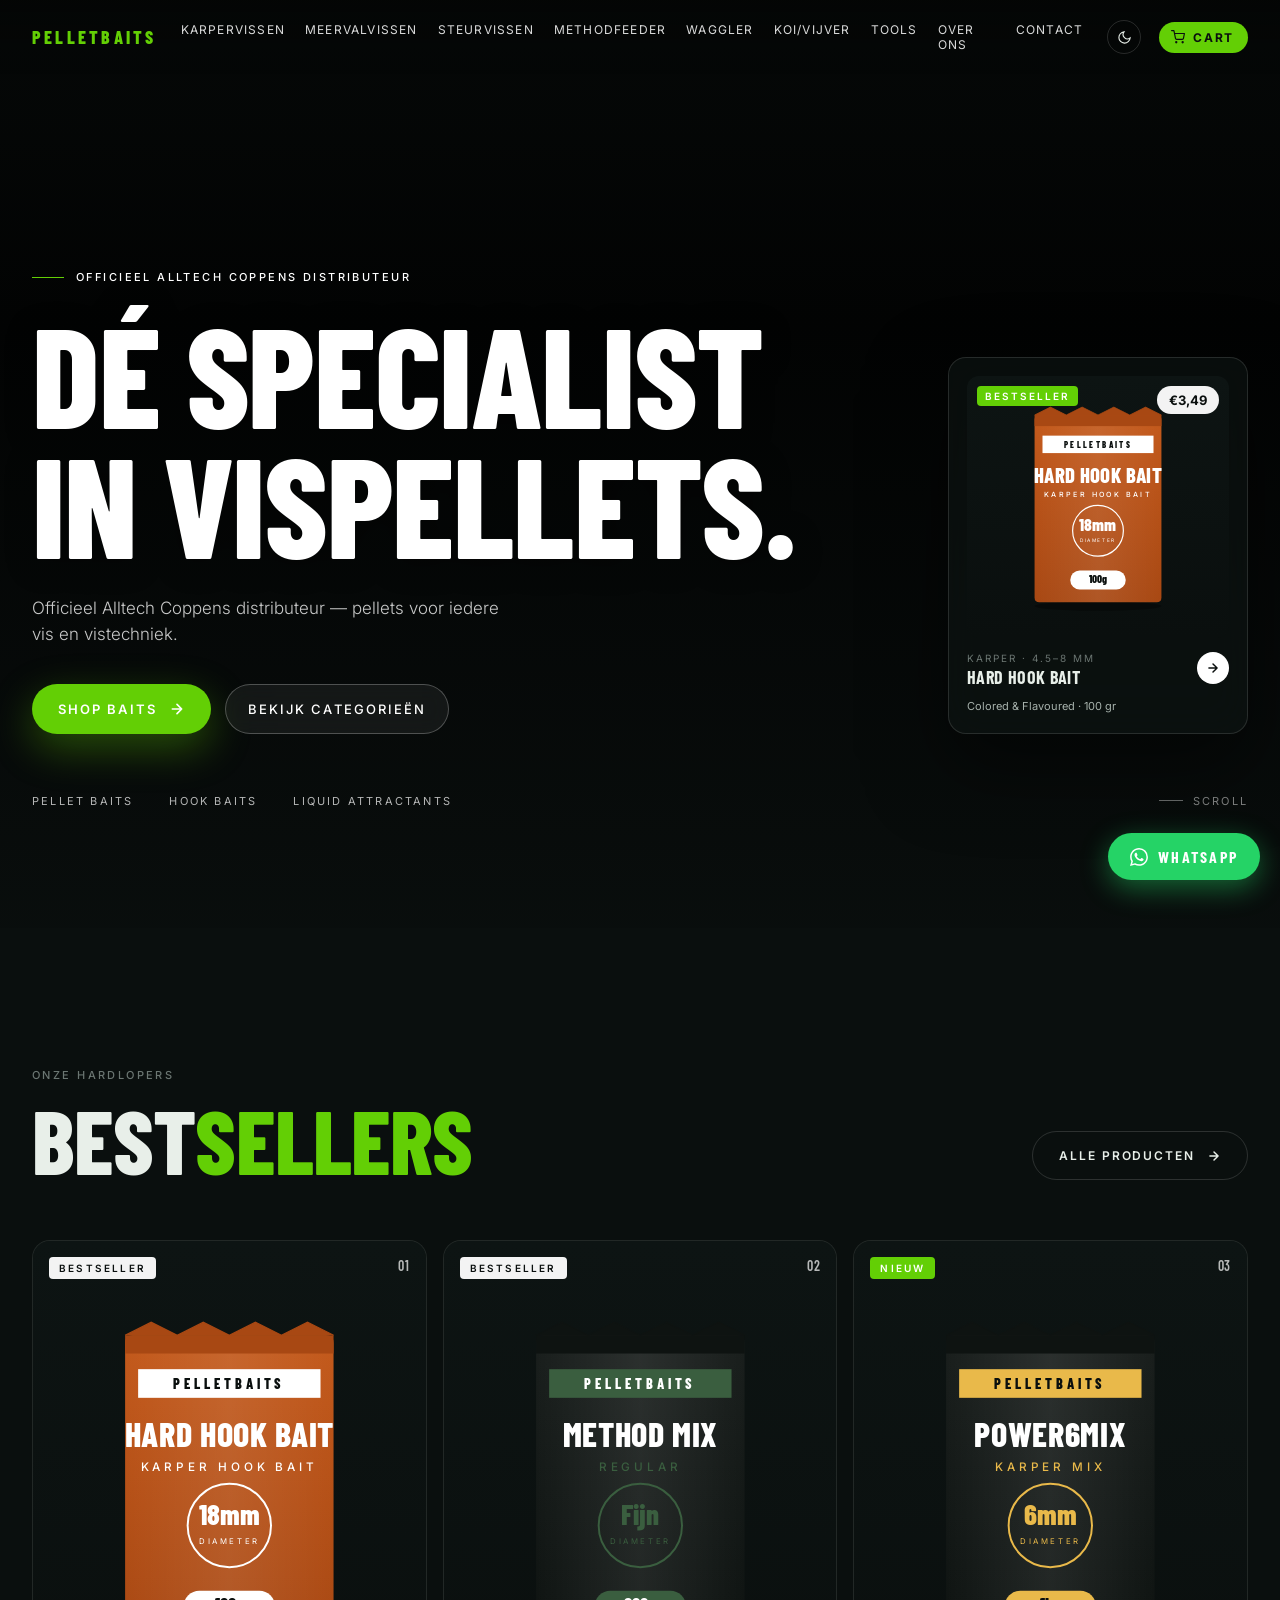
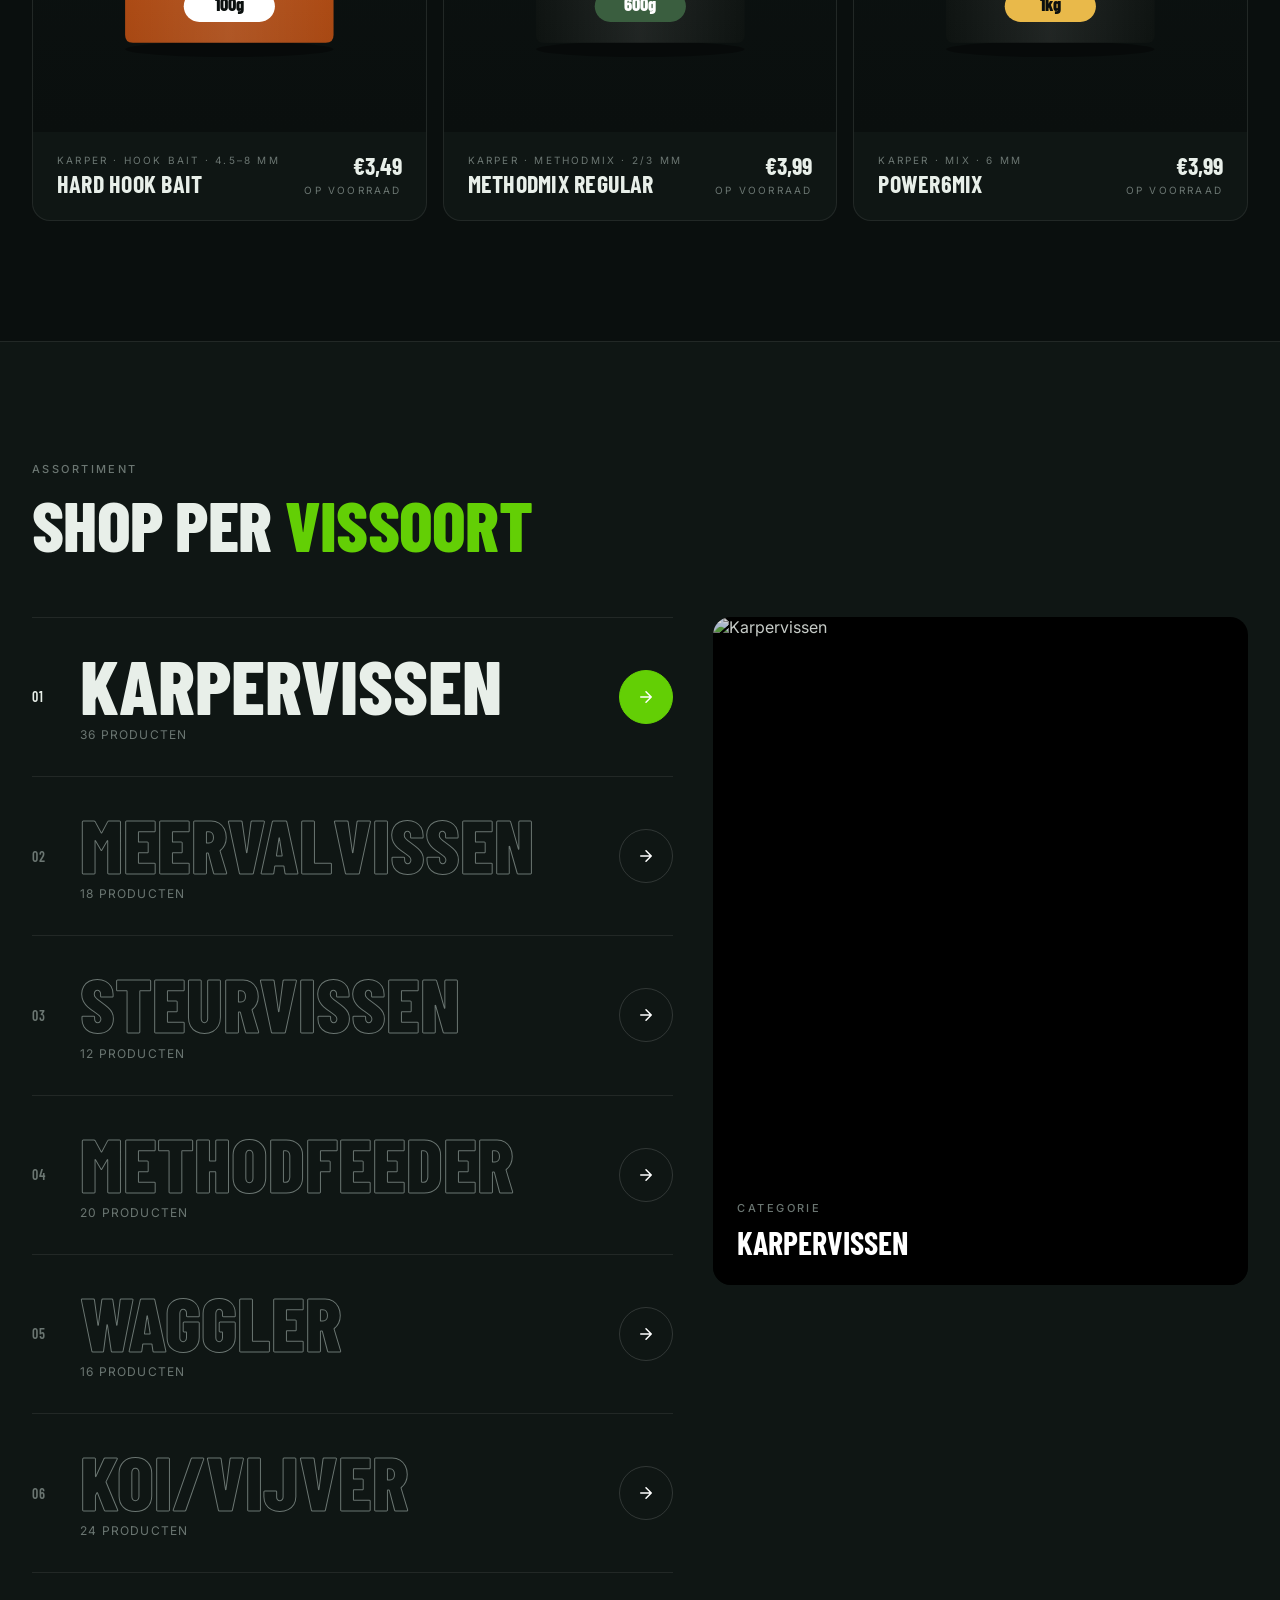
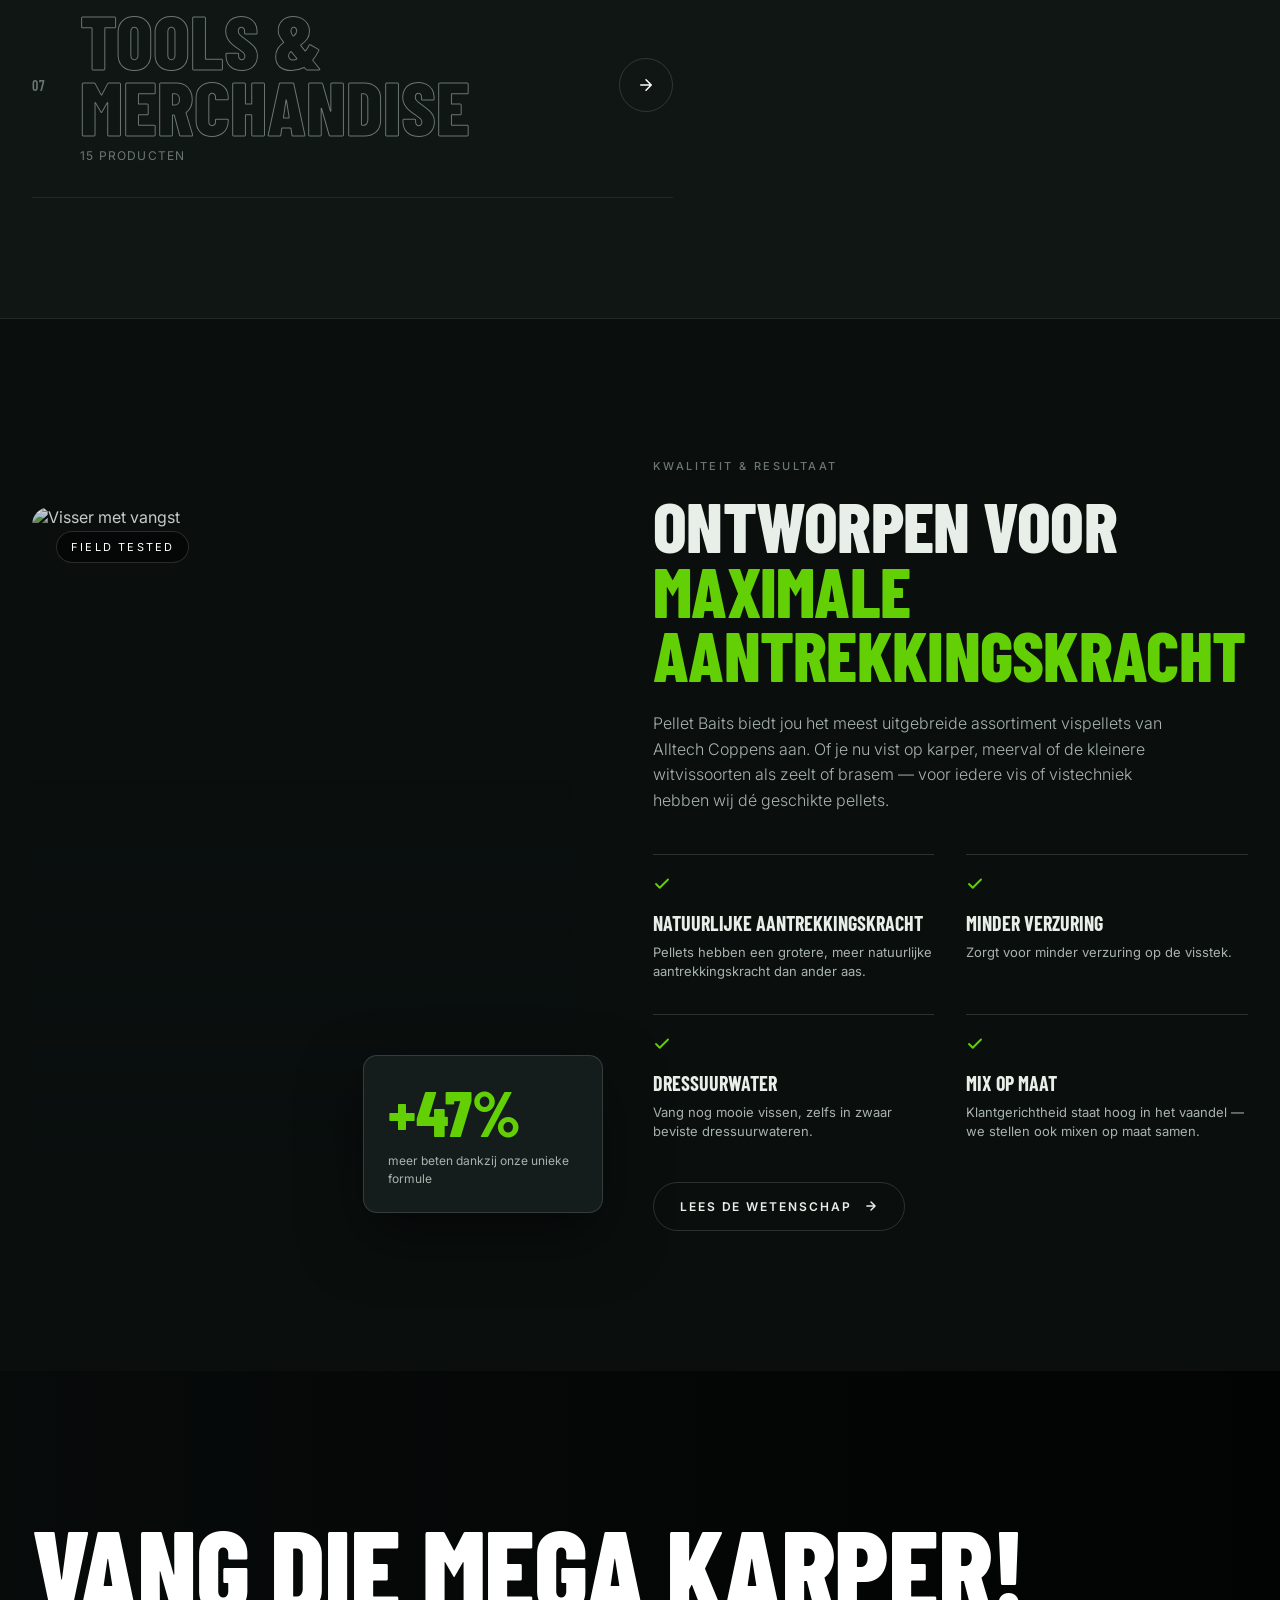
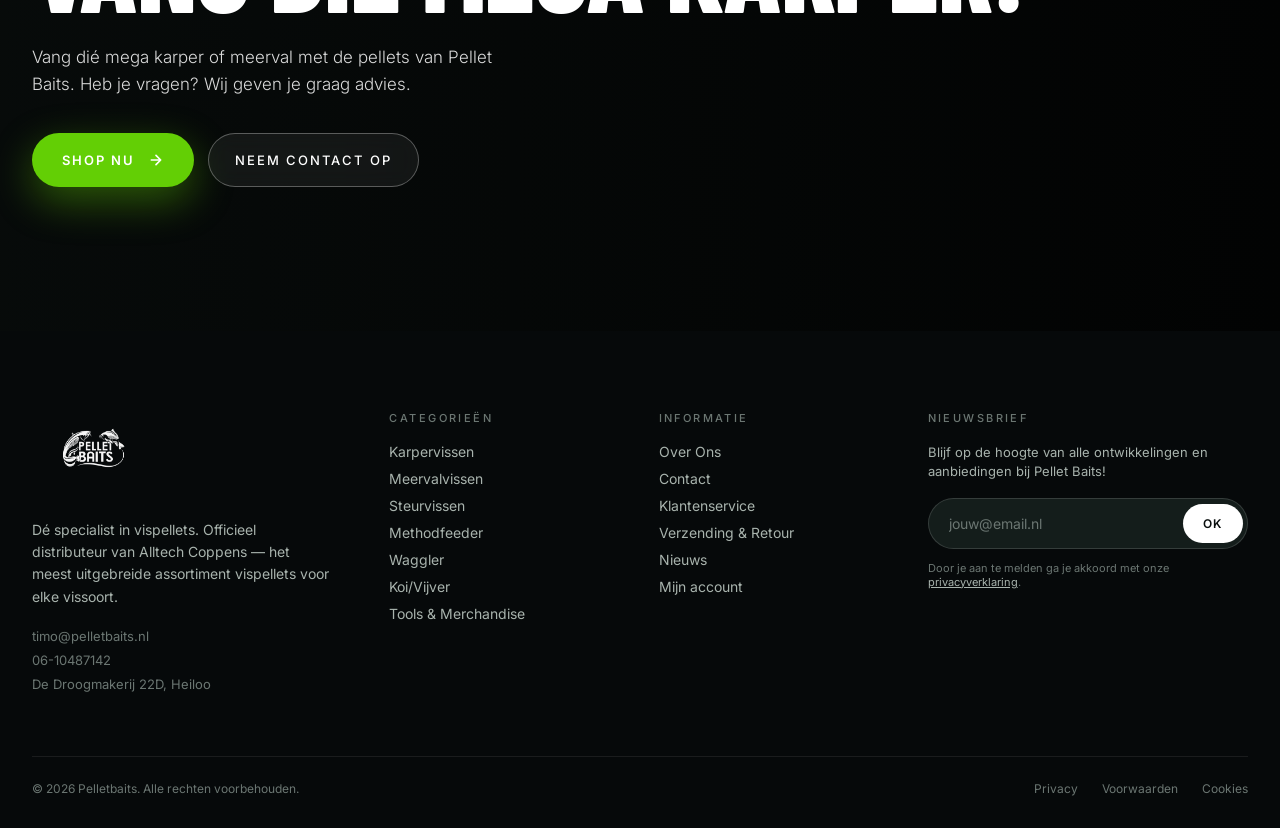
==== index.html @ 0104b476 "Refactor WhatsApp button to class-based floating UI system Moves all 4 inline WhatsApp buttons to a " ====
<!doctype html>
<html lang="nl">
<head>
  <meta charset="utf-8">
  <meta name="viewport" content="width=device-width, initial-scale=1">
  <meta name="theme-color" content="#0a0f0e">
  <title>PELLETBAITS — Dé Specialist in Vispellets</title>
  <meta name="description" content="Officieel Alltech Coppens distributeur. Premium karperpellets, meervalpellets, method feeder pellets en meer.">
  <link rel="preconnect" href="https://fonts.googleapis.com">
  <link rel="preconnect" href="https://fonts.gstatic.com" crossorigin>
  <link href="https://fonts.googleapis.com/css2?family=Barlow+Condensed:wght@600;700;800&family=Inter:wght@300;400;500;600&display=swap" rel="stylesheet">
  <link rel="stylesheet" href="./assets/theme.css">
  <script>(function(){var t=localStorage.getItem('pb-theme');if(t==='light')document.documentElement.setAttribute('data-theme','light');}());</script>
</head>
<body class="template-index">

  <!-- HEADER -->
  <header class="site-header" role="banner">
    <div class="container">
      <div class="header-inner">
        <a href="index.html" class="header-logo-wrap" aria-label="Pelletbaits">
          <span class="header-logo-text" style="color:var(--accent)">PELLETBAITS</span>
        </a>
        <nav class="header-nav" role="navigation" aria-label="Hoofdmenu">
          <a href="shop.html">Karpervissen</a>
          <a href="shop.html">Meervalvissen</a>
          <a href="shop.html">Steurvissen</a>
          <a href="shop.html">Methodfeeder</a>
          <a href="shop.html">Waggler</a>
          <a href="shop.html">Koi/Vijver</a>
          <a href="shop.html">Tools</a>
          <a href="over-ons.html">Over Ons</a>
          <a href="contact.html">Contact</a>
        </nav>
        <div class="header-actions">
          <button class="theme-toggle-btn" id="theme-toggle" aria-label="Schakel thema">
            <span class="theme-icon theme-icon--moon" aria-hidden="true">
              <svg width="15" height="15" viewBox="0 0 24 24" fill="none" stroke="currentColor" stroke-width="1.8" stroke-linecap="round"><path d="M21 12.79A9 9 0 1 1 11.21 3 7 7 0 0 0 21 12.79z"/></svg>
            </span>
            <span class="theme-icon theme-icon--sun" aria-hidden="true">
              <svg width="15" height="15" viewBox="0 0 24 24" fill="none" stroke="currentColor" stroke-width="1.8" stroke-linecap="round"><circle cx="12" cy="12" r="4"/><path d="M12 2v2M12 20v2M4.93 4.93l1.41 1.41M17.66 17.66l1.41 1.41M2 12h2M20 12h2M4.93 19.07l1.41-1.41M17.66 6.34l1.41-1.41"/></svg>
            </span>
          </button>
          <button class="header-cart-btn" data-cart-open aria-label="Winkelwagen openen">
            <svg width="14" height="14" viewBox="0 0 24 24" fill="none" stroke="currentColor" stroke-width="2" stroke-linecap="round" stroke-linejoin="round" aria-hidden="true">
              <circle cx="9" cy="21" r="1"/><circle cx="20" cy="21" r="1"/>
              <path d="M1 1h4l2.68 13.39a2 2 0 001.98 1.61h9.72a2 2 0 001.98-1.61L23 6H6"/>
            </svg>
            Cart
          </button>
          <button class="mobile-menu-btn" id="mobile-nav-open" aria-label="Menu openen" aria-expanded="false" aria-controls="mobile-nav">
            <svg width="16" height="16" viewBox="0 0 24 24" fill="none" stroke="currentColor" stroke-width="2" stroke-linecap="round" aria-hidden="true">
              <line x1="3" y1="6" x2="21" y2="6"/>
              <line x1="3" y1="12" x2="21" y2="12"/>
              <line x1="3" y1="18" x2="21" y2="18"/>
            </svg>
          </button>
        </div>
      </div>
    </div>
  </header>

  <main id="main-content" tabindex="-1">

    <!-- HERO -->
    <section class="hero" aria-label="Hero">
      <div class="hero-bg" style="background-image:url('https://images.unsplash.com/photo-1712251791130-a1918694810a?w=1920&q=90')"></div>
      <div class="hero-gradient" aria-hidden="true"></div>
      <div class="container">
        <div class="hero-inner">
          <div class="hero-grid">
            <div>
              <div class="hero-eyebrow-row" data-anim="fade-up">
                <span class="hero-eyebrow-line" aria-hidden="true"></span>
                <p class="eyebrow" style="color:#fff">Officieel Alltech Coppens Distributeur</p>
              </div>
              <h1 class="hero-headline display" data-anim="fade-up" data-anim-delay="120">Dé Specialist<br>In Vispellets.</h1>
              <p class="hero-subhead" data-anim="fade-up" data-anim-delay="240">Officieel Alltech Coppens distributeur — pellets voor iedere vis en vistechniek.</p>
              <div class="hero-actions" data-anim="fade-up" data-anim-delay="360">
                <a href="shop.html" class="btn-hero-primary">
                  Shop Baits
                  <svg width="16" height="16" viewBox="0 0 24 24" fill="none" stroke="currentColor" stroke-width="2.5" stroke-linecap="round" stroke-linejoin="round" aria-hidden="true">
                    <path d="M5 12h14M12 5l7 7-7 7"/>
                  </svg>
                </a>
                <a href="#categories" class="btn-hero-secondary">Bekijk Categorieën</a>
              </div>
            </div>
            <div data-anim="fade-in" data-anim-delay="480" aria-hidden="true">
            <div class="hero-card hero-card--float">
              <div class="hero-card-image">
                <div style="width:100%;height:100%;padding:20px 28px;background:linear-gradient(180deg,#0d1413 0%,#0a0f0e 100%)">
                  <svg viewBox="0 0 240 280" style="width:100%;height:100%">
                    <defs>
                      <linearGradient id="hc-bg" x1="0" x2="0" y1="0" y2="1"><stop offset="0" stop-color="#c45a1c"/><stop offset="1" stop-color="#a84813"/></linearGradient>
                      <linearGradient id="hc-shine" x1="0" x2="1" y1="0" y2="0"><stop offset="0" stop-color="rgba(255,255,255,0)"/><stop offset=".5" stop-color="rgba(255,255,255,.08)"/><stop offset="1" stop-color="rgba(255,255,255,0)"/></linearGradient>
                    </defs>
                    <ellipse cx="120" cy="265" rx="80" ry="6" fill="rgba(0,0,0,.35)"/>
                    <path d="M40 30 Q40 24 46 24 L194 24 Q200 24 200 30 L200 254 Q200 260 194 260 L46 260 Q40 260 40 254 Z" fill="url(#hc-bg)"/>
                    <rect x="40" y="24" width="160" height="14" fill="#a84813"/>
                    <path d="M40 24 L60 14 L80 24 L100 14 L120 24 L140 14 L160 24 L180 14 L200 24" fill="#a84813" stroke="#a84813" stroke-width="1"/>
                    <rect x="40" y="38" width="160" height="222" fill="url(#hc-shine)"/>
                    <rect x="50" y="50" width="140" height="22" fill="#fff"/>
                    <text x="120" y="65" text-anchor="middle" font-family="Barlow Condensed" font-weight="800" font-size="11" fill="#0a0f0e" letter-spacing="3">PELLETBAITS</text>
                    <text x="120" y="110" text-anchor="middle" font-family="Barlow Condensed" font-weight="800" font-size="26" fill="#fff" letter-spacing="0.5">HARD HOOK BAIT</text>
                    <text x="120" y="128" text-anchor="middle" font-family="Inter" font-weight="500" font-size="9" fill="#fff" letter-spacing="3">KARPER HOOK BAIT</text>
                    <circle cx="120" cy="170" r="32" fill="none" stroke="#fff" stroke-width="1.5"/>
                    <text x="120" y="170" text-anchor="middle" font-family="Barlow Condensed" font-weight="800" font-size="22" fill="#fff">18mm</text>
                    <text x="120" y="184" text-anchor="middle" font-family="Inter" font-size="6" fill="#fff" letter-spacing="2">DIAMETER</text>
                    <rect x="85" y="220" width="70" height="24" rx="12" fill="#fff"/>
                    <text x="120" y="236" text-anchor="middle" font-family="Barlow Condensed" font-weight="800" font-size="14" fill="#0a0f0e">100g</text>
                  </svg>
                </div>
                <span class="hero-card-badge-new">Bestseller</span>
                <span class="hero-card-price">€3,49</span>
              </div>
              <div class="hero-card-body">
                <div>
                  <p class="hero-card-type">Karper · 4.5–8 mm</p>
                  <p class="hero-card-name">Hard Hook Bait</p>
                  <p class="hero-card-desc">Colored &amp; Flavoured · 100 gr</p>
                </div>
                <a href="#" class="hero-card-add" aria-label="Bekijk product">
                  <svg width="14" height="14" viewBox="0 0 24 24" fill="none" stroke="currentColor" stroke-width="2.5" stroke-linecap="round" stroke-linejoin="round" aria-hidden="true">
                    <path d="M5 12h14M12 5l7 7-7 7"/>
                  </svg>
                </a>
              </div>
            </div>
            </div>
          </div>
          <div class="hero-footer" data-anim="fade-in" data-anim-delay="600">
            <div class="hero-tags" aria-hidden="true">
              <span>Pellet Baits</span>
              <span>Hook Baits</span>
              <span>Liquid Attractants</span>
            </div>
            <a href="#bestsellers" class="hero-scroll" aria-label="Scroll naar producten">
              <span class="hero-scroll-line" aria-hidden="true"></span>
              <span>Scroll</span>
            </a>
          </div>
        </div>
      </div>
    </section>

    <!-- BESTSELLERS -->
    <section class="best-sellers" id="bestsellers" aria-labelledby="bestsellers-heading">
      <div class="container">
        <div class="section-header-row" data-anim="fade-up">
          <div>
            <p class="eyebrow" style="margin-bottom:16px">Onze hardlopers</p>
            <h2 class="bs-headline display" id="bestsellers-heading">Best<span style="color:var(--accent)">sellers</span></h2>
          </div>
          <div class="section-nav-controls">
            <a href="shop.html" class="feat-cta">
              Alle producten
              <svg width="14" height="14" viewBox="0 0 24 24" fill="none" stroke="currentColor" stroke-width="2.5" stroke-linecap="round" stroke-linejoin="round" aria-hidden="true">
                <path d="M5 12h14M12 5l7 7-7 7"/>
              </svg>
            </a>
          </div>
        </div>
        <div class="product-grid-3" role="list">

          <div role="listitem" data-anim="fade-up">
            <article class="product-card">
              <a href="#" class="product-card-image" tabindex="-1">
                <div style="width:100%;height:100%;padding:30px 40px;background:linear-gradient(180deg,#0d1413 0%,#0a0f0e 100%)">
                  <svg viewBox="0 0 240 280" style="width:100%;height:100%">
                    <defs>
                      <linearGradient id="pb1-bg" x1="0" x2="0" y1="0" y2="1"><stop offset="0" stop-color="#c45a1c"/><stop offset="1" stop-color="#a84813"/></linearGradient>
                      <linearGradient id="pb1-shine" x1="0" x2="1" y1="0" y2="0"><stop offset="0" stop-color="rgba(255,255,255,0)"/><stop offset=".5" stop-color="rgba(255,255,255,.08)"/><stop offset="1" stop-color="rgba(255,255,255,0)"/></linearGradient>
                    </defs>
                    <ellipse cx="120" cy="265" rx="80" ry="6" fill="rgba(0,0,0,.35)"/>
                    <path d="M40 30 Q40 24 46 24 L194 24 Q200 24 200 30 L200 254 Q200 260 194 260 L46 260 Q40 260 40 254 Z" fill="url(#pb1-bg)"/>
                    <rect x="40" y="24" width="160" height="14" fill="#a84813"/>
                    <path d="M40 24 L60 14 L80 24 L100 14 L120 24 L140 14 L160 24 L180 14 L200 24" fill="#a84813" stroke="#a84813" stroke-width="1"/>
                    <rect x="40" y="38" width="160" height="222" fill="url(#pb1-shine)"/>
                    <rect x="50" y="50" width="140" height="22" fill="#fff"/>
                    <text x="120" y="65" text-anchor="middle" font-family="Barlow Condensed" font-weight="800" font-size="11" fill="#0a0f0e" letter-spacing="3">PELLETBAITS</text>
                    <text x="120" y="110" text-anchor="middle" font-family="Barlow Condensed" font-weight="800" font-size="26" fill="#fff" letter-spacing="0.5">HARD HOOK BAIT</text>
                    <text x="120" y="128" text-anchor="middle" font-family="Inter" font-weight="500" font-size="9" fill="#fff" letter-spacing="3">KARPER HOOK BAIT</text>
                    <circle cx="120" cy="170" r="32" fill="none" stroke="#fff" stroke-width="1.5"/>
                    <text x="120" y="170" text-anchor="middle" font-family="Barlow Condensed" font-weight="800" font-size="22" fill="#fff">18mm</text>
                    <text x="120" y="184" text-anchor="middle" font-family="Inter" font-size="6" fill="#fff" letter-spacing="2">DIAMETER</text>
                    <rect x="85" y="220" width="70" height="24" rx="12" fill="#fff"/>
                    <text x="120" y="236" text-anchor="middle" font-family="Barlow Condensed" font-weight="800" font-size="14" fill="#0a0f0e">100g</text>
                  </svg>
                </div>
                <span class="product-card-badge tag-bestseller">Bestseller</span>
                <span class="product-card-num">01</span>
                <span class="product-card-add">Bekijk <svg width="12" height="12" viewBox="0 0 24 24" fill="none" stroke="currentColor" stroke-width="2.5" stroke-linecap="round" stroke-linejoin="round" aria-hidden="true"><path d="M5 12h14M12 5l7 7-7 7"/></svg></span>
              </a>
              <div class="product-card-body">
                <div>
                  <p class="product-card-type">Karper · Hook Bait · 4.5–8 mm</p>
                  <h3 class="product-card-title"><a href="#">Hard Hook Bait</a></h3>
                </div>
                <div>
                  <p class="product-card-price">€3,49</p>
                  <p class="product-card-stock">Op voorraad</p>
                </div>
              </div>
            </article>
          </div>

          <div role="listitem" data-anim="fade-up" data-anim-delay="120">
            <article class="product-card">
              <a href="#" class="product-card-image" tabindex="-1">
                <div style="width:100%;height:100%;padding:30px 40px;background:linear-gradient(180deg,#0d1413 0%,#0a0f0e 100%)">
                  <svg viewBox="0 0 240 280" style="width:100%;height:100%">
                    <defs>
                      <linearGradient id="pb2-bg" x1="0" x2="0" y1="0" y2="1"><stop offset="0" stop-color="#1a1f1d"/><stop offset="1" stop-color="#0e1311"/></linearGradient>
                      <linearGradient id="pb2-shine" x1="0" x2="1" y1="0" y2="0"><stop offset="0" stop-color="rgba(255,255,255,0)"/><stop offset=".5" stop-color="rgba(255,255,255,.08)"/><stop offset="1" stop-color="rgba(255,255,255,0)"/></linearGradient>
                    </defs>
                    <ellipse cx="120" cy="265" rx="80" ry="6" fill="rgba(0,0,0,.35)"/>
                    <path d="M40 30 Q40 24 46 24 L194 24 Q200 24 200 30 L200 254 Q200 260 194 260 L46 260 Q40 260 40 254 Z" fill="url(#pb2-bg)"/>
                    <rect x="40" y="24" width="160" height="14" fill="#0e1311"/>
                    <path d="M40 24 L60 14 L80 24 L100 14 L120 24 L140 14 L160 24 L180 14 L200 24" fill="#0e1311" stroke="#0e1311" stroke-width="1"/>
                    <rect x="40" y="38" width="160" height="222" fill="url(#pb2-shine)"/>
                    <rect x="50" y="50" width="140" height="22" fill="#3a5e3f"/>
                    <text x="120" y="65" text-anchor="middle" font-family="Barlow Condensed" font-weight="800" font-size="11" fill="#fff" letter-spacing="3">PELLETBAITS</text>
                    <text x="120" y="110" text-anchor="middle" font-family="Barlow Condensed" font-weight="800" font-size="26" fill="#fff" letter-spacing="0.5">METHOD MIX</text>
                    <text x="120" y="128" text-anchor="middle" font-family="Inter" font-weight="500" font-size="9" fill="#3a5e3f" letter-spacing="3">REGULAR</text>
                    <circle cx="120" cy="170" r="32" fill="none" stroke="#3a5e3f" stroke-width="1.5"/>
                    <text x="120" y="170" text-anchor="middle" font-family="Barlow Condensed" font-weight="800" font-size="22" fill="#3a5e3f">Fijn</text>
                    <text x="120" y="184" text-anchor="middle" font-family="Inter" font-size="6" fill="#3a5e3f" letter-spacing="2">DIAMETER</text>
                    <rect x="85" y="220" width="70" height="24" rx="12" fill="#3a5e3f"/>
                    <text x="120" y="236" text-anchor="middle" font-family="Barlow Condensed" font-weight="800" font-size="14" fill="#fff">600g</text>
                  </svg>
                </div>
                <span class="product-card-badge tag-bestseller">Bestseller</span>
                <span class="product-card-num">02</span>
                <span class="product-card-add">Bekijk <svg width="12" height="12" viewBox="0 0 24 24" fill="none" stroke="currentColor" stroke-width="2.5" stroke-linecap="round" stroke-linejoin="round" aria-hidden="true"><path d="M5 12h14M12 5l7 7-7 7"/></svg></span>
              </a>
              <div class="product-card-body">
                <div>
                  <p class="product-card-type">Karper · Methodmix · 2/3 mm</p>
                  <h3 class="product-card-title"><a href="#">Methodmix Regular</a></h3>
                </div>
                <div>
                  <p class="product-card-price">€3,99</p>
                  <p class="product-card-stock">Op voorraad</p>
                </div>
              </div>
            </article>
          </div>

          <div role="listitem" data-anim="fade-up" data-anim-delay="240">
            <article class="product-card">
              <a href="#" class="product-card-image" tabindex="-1">
                <div style="width:100%;height:100%;padding:30px 40px;background:linear-gradient(180deg,#0d1413 0%,#0a0f0e 100%)">
                  <svg viewBox="0 0 240 280" style="width:100%;height:100%">
                    <defs>
                      <linearGradient id="pb3-bg" x1="0" x2="0" y1="0" y2="1"><stop offset="0" stop-color="#1a1f1d"/><stop offset="1" stop-color="#0e1311"/></linearGradient>
                      <linearGradient id="pb3-shine" x1="0" x2="1" y1="0" y2="0"><stop offset="0" stop-color="rgba(255,255,255,0)"/><stop offset=".5" stop-color="rgba(255,255,255,.08)"/><stop offset="1" stop-color="rgba(255,255,255,0)"/></linearGradient>
                    </defs>
                    <ellipse cx="120" cy="265" rx="80" ry="6" fill="rgba(0,0,0,.35)"/>
                    <path d="M40 30 Q40 24 46 24 L194 24 Q200 24 200 30 L200 254 Q200 260 194 260 L46 260 Q40 260 40 254 Z" fill="url(#pb3-bg)"/>
                    <rect x="40" y="24" width="160" height="14" fill="#0e1311"/>
                    <path d="M40 24 L60 14 L80 24 L100 14 L120 24 L140 14 L160 24 L180 14 L200 24" fill="#0e1311" stroke="#0e1311" stroke-width="1"/>
                    <rect x="40" y="38" width="160" height="222" fill="url(#pb3-shine)"/>
                    <rect x="50" y="50" width="140" height="22" fill="#e9b94a"/>
                    <text x="120" y="65" text-anchor="middle" font-family="Barlow Condensed" font-weight="800" font-size="11" fill="#0a0f0e" letter-spacing="3">PELLETBAITS</text>
                    <text x="120" y="110" text-anchor="middle" font-family="Barlow Condensed" font-weight="800" font-size="26" fill="#fff" letter-spacing="0.5">POWER6MIX</text>
                    <text x="120" y="128" text-anchor="middle" font-family="Inter" font-weight="500" font-size="9" fill="#e9b94a" letter-spacing="3">KARPER MIX</text>
                    <circle cx="120" cy="170" r="32" fill="none" stroke="#e9b94a" stroke-width="1.5"/>
                    <text x="120" y="170" text-anchor="middle" font-family="Barlow Condensed" font-weight="800" font-size="22" fill="#e9b94a">6mm</text>
                    <text x="120" y="184" text-anchor="middle" font-family="Inter" font-size="6" fill="#e9b94a" letter-spacing="2">DIAMETER</text>
                    <rect x="85" y="220" width="70" height="24" rx="12" fill="#e9b94a"/>
                    <text x="120" y="236" text-anchor="middle" font-family="Barlow Condensed" font-weight="800" font-size="14" fill="#0a0f0e">1kg</text>
                  </svg>
                </div>
                <span class="product-card-badge tag-new">Nieuw</span>
                <span class="product-card-num">03</span>
                <span class="product-card-add">Bekijk <svg width="12" height="12" viewBox="0 0 24 24" fill="none" stroke="currentColor" stroke-width="2.5" stroke-linecap="round" stroke-linejoin="round" aria-hidden="true"><path d="M5 12h14M12 5l7 7-7 7"/></svg></span>
              </a>
              <div class="product-card-body">
                <div>
                  <p class="product-card-type">Karper · Mix · 6 mm</p>
                  <h3 class="product-card-title"><a href="#">Power6mix</a></h3>
                </div>
                <div>
                  <p class="product-card-price">€3,99</p>
                  <p class="product-card-stock">Op voorraad</p>
                </div>
              </div>
            </article>
          </div>

        </div>
      </div>
    </section>

    <!-- CATEGORIES -->
    <section class="categories-section" id="categories" aria-labelledby="cat-heading">
      <div class="container">
        <div class="section-header-row" data-anim="fade-up">
          <div>
            <p class="eyebrow" style="margin-bottom:16px">Assortiment</p>
            <h2 class="cat-headline display" id="cat-heading">Shop per <span style="color:var(--accent)">vissoort</span></h2>
          </div>
        </div>
        <div class="cat-grid">
          <nav class="cat-list" aria-label="Categorieën">
            <a href="shop.html" class="cat-item active" data-cat="karper" data-anim="fade-up">
              <span class="cat-item-icon num">01</span>
              <div>
                <p class="cat-item-name">Karpervissen</p>
                <div class="cat-item-meta"><span>36 producten</span></div>
              </div>
              <span class="cat-item-arrow" aria-hidden="true">
                <svg width="18" height="18" viewBox="0 0 24 24" fill="none" stroke="currentColor" stroke-width="2" stroke-linecap="round" stroke-linejoin="round"><path d="M5 12h14M12 5l7 7-7 7"/></svg>
              </span>
            </a>
            <a href="shop.html" class="cat-item" data-cat="meerval" data-anim="fade-up" data-anim-delay="60">
              <span class="cat-item-icon num">02</span>
              <div>
                <p class="cat-item-name">Meervalvissen</p>
                <div class="cat-item-meta"><span>18 producten</span></div>
              </div>
              <span class="cat-item-arrow" aria-hidden="true">
                <svg width="18" height="18" viewBox="0 0 24 24" fill="none" stroke="currentColor" stroke-width="2" stroke-linecap="round" stroke-linejoin="round"><path d="M5 12h14M12 5l7 7-7 7"/></svg>
              </span>
            </a>
            <a href="shop.html" class="cat-item" data-cat="steur" data-anim="fade-up" data-anim-delay="120">
              <span class="cat-item-icon num">03</span>
              <div>
                <p class="cat-item-name">Steurvissen</p>
                <div class="cat-item-meta"><span>12 producten</span></div>
              </div>
              <span class="cat-item-arrow" aria-hidden="true">
                <svg width="18" height="18" viewBox="0 0 24 24" fill="none" stroke="currentColor" stroke-width="2" stroke-linecap="round" stroke-linejoin="round"><path d="M5 12h14M12 5l7 7-7 7"/></svg>
              </span>
            </a>
            <a href="shop.html" class="cat-item" data-cat="methodfeeder" data-anim="fade-up" data-anim-delay="180">
              <span class="cat-item-icon num">04</span>
              <div>
                <p class="cat-item-name">Methodfeeder</p>
                <div class="cat-item-meta"><span>20 producten</span></div>
              </div>
              <span class="cat-item-arrow" aria-hidden="true">
                <svg width="18" height="18" viewBox="0 0 24 24" fill="none" stroke="currentColor" stroke-width="2" stroke-linecap="round" stroke-linejoin="round"><path d="M5 12h14M12 5l7 7-7 7"/></svg>
              </span>
            </a>
            <a href="shop.html" class="cat-item" data-cat="waggler" data-anim="fade-up" data-anim-delay="240">
              <span class="cat-item-icon num">05</span>
              <div>
                <p class="cat-item-name">Waggler</p>
                <div class="cat-item-meta"><span>16 producten</span></div>
              </div>
              <span class="cat-item-arrow" aria-hidden="true">
                <svg width="18" height="18" viewBox="0 0 24 24" fill="none" stroke="currentColor" stroke-width="2" stroke-linecap="round" stroke-linejoin="round"><path d="M5 12h14M12 5l7 7-7 7"/></svg>
              </span>
            </a>
            <a href="shop.html" class="cat-item" data-cat="koi" data-anim="fade-up" data-anim-delay="300">
              <span class="cat-item-icon num">06</span>
              <div>
                <p class="cat-item-name">Koi/Vijver</p>
                <div class="cat-item-meta"><span>24 producten</span></div>
              </div>
              <span class="cat-item-arrow" aria-hidden="true">
                <svg width="18" height="18" viewBox="0 0 24 24" fill="none" stroke="currentColor" stroke-width="2" stroke-linecap="round" stroke-linejoin="round"><path d="M5 12h14M12 5l7 7-7 7"/></svg>
              </span>
            </a>
            <a href="shop.html" class="cat-item" data-cat="tools" data-anim="fade-up" data-anim-delay="360">
              <span class="cat-item-icon num">07</span>
              <div>
                <p class="cat-item-name">Tools &amp; Merchandise</p>
                <div class="cat-item-meta"><span>15 producten</span></div>
              </div>
              <span class="cat-item-arrow" aria-hidden="true">
                <svg width="18" height="18" viewBox="0 0 24 24" fill="none" stroke="currentColor" stroke-width="2" stroke-linecap="round" stroke-linejoin="round"><path d="M5 12h14M12 5l7 7-7 7"/></svg>
              </span>
            </a>
          </nav>
          <div class="cat-image-panel" aria-hidden="true" data-anim="fade-in" data-anim-delay="160">
            <div class="cat-image-wrap">
              <img src="https://images.unsplash.com/photo-1429276755748-a5951d965731?w=700&q=75" data-cat="karper" class="active" alt="Karpervissen" loading="lazy">
              <img src="https://images.unsplash.com/photo-1515735543535-12664d2453f8?w=700&q=75" data-cat="meerval" alt="Meervalvissen" loading="lazy">
              <img src="https://images.unsplash.com/photo-1544551763-46a013bb70d5?w=700&q=75" data-cat="steur" alt="Steurvissen" loading="lazy">
              <img src="https://images.unsplash.com/photo-1577036442075-79c801c633ee?w=700&q=75" data-cat="methodfeeder" alt="Methodfeeder" loading="lazy">
              <img src="https://images.unsplash.com/photo-1559181567-c3190ca9d713?w=700&q=75" data-cat="waggler" alt="Waggler" loading="lazy">
              <img src="https://images.unsplash.com/photo-1627223330339-370c025265d8?w=700&q=75" data-cat="koi" alt="Koi/Vijver" loading="lazy">
              <img src="https://images.unsplash.com/photo-1537872384762-e785271d14f8?w=700&q=75" data-cat="tools" alt="Tools &amp; Merchandise" loading="lazy">
              <div class="cat-image-overlay"></div>
              <div class="cat-image-label">
                <p class="eyebrow">Categorie</p>
                <p class="cat-image-label-name">Karpervissen</p>
              </div>
            </div>
          </div>
        </div>
      </div>
    </section>

    <!-- FEATURE -->
    <section class="feature-section" aria-labelledby="feat-heading">
      <div class="container">
        <div class="feat-grid">
          <div style="position:relative;" data-anim="slide-left">
            <div class="feat-image-wrap">
              <img src="https://images.unsplash.com/photo-1506873589908-63bc22175dd7?w=800&q=80" alt="Visser met vangst" loading="lazy">
              <div class="feat-image-overlay" aria-hidden="true"></div>
              <div class="feat-image-chip">Field Tested</div>
            </div>
            <div class="feat-stat" aria-label="+47% meer beten">
              <p class="feat-stat-value">+47%</p>
              <p class="feat-stat-desc">meer beten dankzij onze unieke formule</p>
            </div>
          </div>
          <div class="feat-content" data-anim="slide-right">
            <p class="eyebrow" style="margin-bottom:20px">Kwaliteit &amp; Resultaat</p>
            <h2 class="feat-headline display" id="feat-heading">
              Ontworpen voor<br>
              <span class="accent">Maximale Aantrekkingskracht</span>
            </h2>
            <p class="feat-body">Pellet Baits biedt jou het meest uitgebreide assortiment vispellets van Alltech Coppens aan. Of je nu vist op karper, meerval of de kleinere witvissoorten als zeelt of brasem — voor iedere vis of vistechniek hebben wij dé geschikte pellets.</p>
            <div class="feat-points">
              <div class="feat-point">
                <svg width="18" height="18" viewBox="0 0 24 24" fill="none" stroke="var(--accent)" stroke-width="2.5" stroke-linecap="round" stroke-linejoin="round" aria-hidden="true"><polyline points="20 6 9 17 4 12"/></svg>
                <p class="feat-point-title">Natuurlijke aantrekkingskracht</p>
                <p class="feat-point-desc">Pellets hebben een grotere, meer natuurlijke aantrekkingskracht dan ander aas.</p>
              </div>
              <div class="feat-point">
                <svg width="18" height="18" viewBox="0 0 24 24" fill="none" stroke="var(--accent)" stroke-width="2.5" stroke-linecap="round" stroke-linejoin="round" aria-hidden="true"><polyline points="20 6 9 17 4 12"/></svg>
                <p class="feat-point-title">Minder verzuring</p>
                <p class="feat-point-desc">Zorgt voor minder verzuring op de visstek.</p>
              </div>
              <div class="feat-point">
                <svg width="18" height="18" viewBox="0 0 24 24" fill="none" stroke="var(--accent)" stroke-width="2.5" stroke-linecap="round" stroke-linejoin="round" aria-hidden="true"><polyline points="20 6 9 17 4 12"/></svg>
                <p class="feat-point-title">Dressuurwater</p>
                <p class="feat-point-desc">Vang nog mooie vissen, zelfs in zwaar beviste dressuurwateren.</p>
              </div>
              <div class="feat-point">
                <svg width="18" height="18" viewBox="0 0 24 24" fill="none" stroke="var(--accent)" stroke-width="2.5" stroke-linecap="round" stroke-linejoin="round" aria-hidden="true"><polyline points="20 6 9 17 4 12"/></svg>
                <p class="feat-point-title">Mix op maat</p>
                <p class="feat-point-desc">Klantgerichtheid staat hoog in het vaandel — we stellen ook mixen op maat samen.</p>
              </div>
            </div>
            <a href="over-ons.html" class="feat-cta">
              Lees de wetenschap
              <svg width="14" height="14" viewBox="0 0 24 24" fill="none" stroke="currentColor" stroke-width="2.5" stroke-linecap="round" stroke-linejoin="round" aria-hidden="true"><path d="M5 12h14M12 5l7 7-7 7"/></svg>
            </a>
          </div>
        </div>
      </div>
    </section>

    <!-- CTA BANNER -->
    <section class="cta-banner" aria-labelledby="cta-heading">
      <div class="cta-banner-bg" style="background-image:url('https://images.unsplash.com/photo-1607378515197-062e5aadb8cf?w=1920&q=80')" aria-hidden="true"></div>
      <div class="cta-banner-gradient" aria-hidden="true"></div>
      <div class="container cta-banner-inner">
        <h2 class="cta-banner-headline display" id="cta-heading" data-anim="fade-up">Vang Die Mega Karper!</h2>
        <p class="cta-banner-body" data-anim="fade-up" data-anim-delay="120">Vang dié mega karper of meerval met de pellets van Pellet Baits. Heb je vragen? Wij geven je graag advies.</p>
        <div class="cta-banner-actions" data-anim="fade-up" data-anim-delay="240">
          <a href="shop.html" class="btn-cta-primary">
            Shop Nu
            <svg width="16" height="16" viewBox="0 0 24 24" fill="none" stroke="currentColor" stroke-width="2.5" stroke-linecap="round" stroke-linejoin="round" aria-hidden="true"><path d="M5 12h14M12 5l7 7-7 7"/></svg>
          </a>
          <a href="contact.html" class="btn-cta-secondary">Neem Contact Op</a>
        </div>
      </div>
    </section>

  </main>

  <!-- FOOTER -->
  <footer class="site-footer" role="contentinfo">
    <div class="container">
      <div class="footer-grid">
        <div>
          <div class="footer-logo-wrap">
            <img src="./assets/logo-white.png" alt="Pelletbaits" class="footer-logo-img">
          </div>
          <p class="footer-desc">Dé specialist in vispellets. Officieel distributeur van Alltech Coppens — het meest uitgebreide assortiment vispellets voor elke vissoort.</p>
          <div class="footer-contact" style="margin-top:20px;display:flex;flex-direction:column;gap:8px;font-size:13px;color:var(--ink-3);">
            <a href="mailto:timo@pelletbaits.nl" style="transition:color .14s ease;">timo@pelletbaits.nl</a>
            <a href="tel:+31610487142" style="transition:color .14s ease;">06-10487142</a>
            <span>De Droogmakerij 22D, Heiloo</span>
          </div>
        </div>
        <div>
          <p class="footer-col-title eyebrow">Categorieën</p>
          <ul class="footer-links">
            <li><a href="shop.html">Karpervissen</a></li>
            <li><a href="shop.html">Meervalvissen</a></li>
            <li><a href="shop.html">Steurvissen</a></li>
            <li><a href="shop.html">Methodfeeder</a></li>
            <li><a href="shop.html">Waggler</a></li>
            <li><a href="shop.html">Koi/Vijver</a></li>
            <li><a href="shop.html">Tools &amp; Merchandise</a></li>
          </ul>
        </div>
        <div>
          <p class="footer-col-title eyebrow">Informatie</p>
          <ul class="footer-links">
            <li><a href="over-ons.html">Over Ons</a></li>
            <li><a href="contact.html">Contact</a></li>
            <li><a href="#">Klantenservice</a></li>
            <li><a href="#">Verzending &amp; Retour</a></li>
            <li><a href="#">Nieuws</a></li>
            <li><a href="#">Mijn account</a></li>
          </ul>
        </div>
        <div>
          <p class="footer-col-title eyebrow">Nieuwsbrief</p>
          <p class="footer-newsletter-body">Blijf op de hoogte van alle ontwikkelingen en aanbiedingen bij Pellet Baits!</p>
          <form class="newsletter-form" novalidate>
            <label class="visually-hidden" for="newsletter-email">E-mailadres</label>
            <input class="newsletter-input" id="newsletter-email" type="email" placeholder="jouw@email.nl" autocomplete="email" required>
            <button class="newsletter-submit" type="submit">OK</button>
          </form>
          <p class="newsletter-note">Door je aan te melden ga je akkoord met onze <a href="#">privacyverklaring</a>.</p>
        </div>
      </div>
      <div class="footer-bottom">
        <p>&copy; 2026 Pelletbaits. Alle rechten voorbehouden.</p>
        <div class="footer-bottom-links">
          <a href="#">Privacy</a>
          <a href="#">Voorwaarden</a>
          <a href="#">Cookies</a>
        </div>
      </div>
    </div>
  </footer>

  <!-- Mobile nav -->
  <div class="mobile-nav" id="mobile-nav" aria-hidden="true">
    <div class="mobile-nav-header">
      <a href="index.html" class="header-logo-wrap" aria-label="Pelletbaits">
        <img src="./assets/logo-white.png" alt="Pelletbaits" class="header-logo-img">
      </a>
      <button class="cart-close-btn" id="mobile-nav-close" aria-label="Menu sluiten">&#x2715;</button>
    </div>
    <nav class="mobile-nav-links">
      <a href="shop.html">Karpervissen</a>
      <a href="shop.html">Meervalvissen</a>
      <a href="shop.html">Steurvissen</a>
      <a href="shop.html">Methodfeeder</a>
      <a href="shop.html">Waggler</a>
      <a href="shop.html">Koi/Vijver</a>
      <a href="shop.html">Tools &amp; Merchandise</a>
      <a href="over-ons.html">Over Ons</a>
      <a href="contact.html">Contact</a>
    </nav>
  </div>

  <!-- Cart drawer -->
  <div class="cart-overlay" id="cart-overlay" aria-hidden="true"></div>
  <div class="cart-drawer" id="cart-drawer" role="dialog" aria-label="Winkelwagen" aria-hidden="true">
    <div class="cart-drawer-header">
      <p class="cart-drawer-title">Winkelwagen</p>
      <button class="cart-close-btn" id="cart-drawer-close" aria-label="Winkelwagen sluiten">&#x2715;</button>
    </div>
    <div class="cart-items" id="cart-drawer-items">
      <p class="cart-empty">Je winkelwagen is leeg.</p>
    </div>
    <div class="cart-footer">
      <div class="cart-subtotal">
        <span class="cart-subtotal-label">Subtotaal</span>
        <span class="cart-subtotal-value" id="cart-subtotal-value">€0,00</span>
      </div>
      <a href="#" class="btn-checkout">Afrekenen</a>
    </div>
  </div>

  <script src="./assets/theme.js" defer></script>

  <!-- WhatsApp floating button -->
<a href="https://wa.me/31610487142"
   target="_blank"
   rel="noopener"
   class="wa-btn"
   aria-label="Neem contact op via WhatsApp">
  <svg width="18" height="18" viewBox="0 0 24 24" fill="currentColor" aria-hidden="true">
    <path d="M17.472 14.382c-.297-.149-1.758-.867-2.03-.967-.273-.099-.471-.148-.67.15-.197.297-.767.966-.94 1.164-.173.199-.347.223-.644.075-.297-.15-1.255-.463-2.39-1.475-.883-.788-1.48-1.761-1.653-2.059-.173-.297-.018-.458.13-.606.134-.133.298-.347.446-.52.149-.174.198-.298.298-.497.099-.198.05-.371-.025-.52-.075-.149-.669-1.612-.916-2.207-.242-.579-.487-.5-.669-.51-.173-.008-.371-.01-.57-.01-.198 0-.52.074-.792.372-.272.297-1.04 1.016-1.04 2.479 0 1.462 1.065 2.875 1.213 3.074.149.198 2.096 3.2 5.077 4.487.709.306 1.262.489 1.694.625.712.227 1.36.195 1.871.118.571-.085 1.758-.719 2.006-1.413.248-.694.248-1.289.173-1.413-.074-.124-.272-.198-.57-.347m-5.421 7.403h-.004a9.87 9.87 0 0 1-5.031-1.378l-.361-.214-3.741.982.998-3.648-.235-.374a9.86 9.86 0 0 1-1.51-5.26c.001-5.45 4.436-9.884 9.888-9.884 2.64 0 5.122 1.03 6.988 2.898a9.825 9.825 0 0 1 2.893 6.994c-.003 5.45-4.437 9.884-9.885 9.884m8.413-18.297A11.815 11.815 0 0 0 12.05 0C5.495 0 .16 5.335.157 11.892c0 2.096.547 4.142 1.588 5.945L.057 24l6.305-1.654a11.882 11.882 0 0 0 5.683 1.448h.005c6.554 0 11.89-5.335 11.893-11.893a11.821 11.821 0 0 0-3.48-8.413z"/>
  </svg>
  <span class="wa-btn-label">WhatsApp</span>
</a>
</body>
</html>
---- assets/theme.css ----
/* ================================================
   PELLETBAITS THEME — Dark Edition
   Ported from Claude Design · Pelletbaits.html
   ================================================ */

:root {
  --bg:       #0a0f0e;
  --bg-2:     #0f1614;
  --bg-3:     #141d1b;
  --ink:      #e8efe9;
  --ink-2:    #a8b3ad;
  --ink-3:    #6b7672;
  --line:     rgba(255,255,255,.08);
  --line-2:   rgba(255,255,255,.14);
  --accent:   #63cf05;
  --accent-2: #608846;
  --gold:     #89B866;
  --moss:     #365733;
  --deep:     #0b1e22;

  --font-display: 'Barlow Condensed', system-ui, sans-serif;
  --font-body:    'Inter', system-ui, sans-serif;

  /* Inverted button tokens (white btn in dark mode → dark btn in light mode) */
  --inv-bg:    #ffffff;
  --inv-color: #0a0f0e;

  --container-max: 1440px;
  --container-pad: 32px;
  --radius-sm: 4px;
  --radius-md: 12px;
  --radius-lg: 18px;
  --ease-out: cubic-bezier(0.16, 1, 0.3, 1);
  --dur-fast: 140ms;
  --dur-base: 280ms;

  /* Floating UI coordinate system */
  --floating-ui-height: 52px;
  --floating-ui-gap:    20px;
  --floating-ui-offset: calc(var(--floating-ui-height) + var(--floating-ui-gap) * 2);
}

/* --- Reset --- */
*, *::before, *::after { box-sizing: border-box; margin: 0; padding: 0; }
html { font-size: 16px; scroll-behavior: smooth; }
body {
  background: var(--bg);
  color: var(--ink);
  font-family: var(--font-body);
  -webkit-font-smoothing: antialiased;
  overflow-x: hidden;
}
::selection { background: var(--accent); color: #fff; }
img { display: block; max-width: 100%; }
a { color: inherit; text-decoration: none; }
button { font-family: inherit; cursor: pointer; border: none; background: none; color: inherit; }
ul, ol { list-style: none; }
input, select { font: inherit; }

/* --- Utilities --- */
.container {
  max-width: var(--container-max);
  margin-inline: auto;
  padding-inline: var(--container-pad);
}
.visually-hidden {
  position: absolute; width: 1px; height: 1px;
  overflow: hidden; clip: rect(0 0 0 0); white-space: nowrap;
}

/* --- Type roles --- */
.display {
  font-family: var(--font-display);
  font-weight: 800;
  letter-spacing: -.01em;
  line-height: .92;
  text-transform: uppercase;
}
.eyebrow {
  font-family: var(--font-body);
  font-size: 11px;
  letter-spacing: .22em;
  text-transform: uppercase;
  color: var(--ink-3);
  font-weight: 500;
}
.num {
  font-family: var(--font-display);
  font-weight: 600;
  font-size: 14px;
  letter-spacing: .05em;
  color: var(--ink-3);
}

/* --- Header / Nav --- */
.site-header {
  position: fixed;
  top: 0; left: 0; right: 0;
  z-index: 50;
  padding: 18px 0;
  background: transparent;
  border-bottom: 1px solid transparent;
  transition: background .3s ease, border-color .3s ease, backdrop-filter .3s ease;
}
.site-header.scrolled {
  background: rgba(10,15,14,.85);
  backdrop-filter: blur(14px);
  -webkit-backdrop-filter: blur(14px);
  border-bottom-color: var(--line);
}
/* Gradient veil beneath nav — boosts legibility over dark hero in both modes */
.site-header::before {
  content: '';
  position: absolute;
  inset: 0;
  background: linear-gradient(180deg, rgba(0,0,0,.30) 0%, transparent 100%);
  pointer-events: none;
  z-index: -1;
  transition: opacity var(--dur-base) ease;
}
.site-header.scrolled::before { opacity: 0; }

.header-inner {
  display: flex;
  align-items: center;
  justify-content: space-between;
  gap: 24px;
}

.header-logo-wrap {
  display: flex;
  align-items: center;
  gap: 10px;
  flex-shrink: 0;
}
.header-logo-img {
  height: 42px;
  width: auto;
  display: block;
}
html[data-theme="light"] .header-logo-img {
  filter: brightness(0);
}
.header-logo-icon {
  display: inline-flex;
  align-items: center;
  justify-content: center;
  width: 34px; height: 34px;
  border: 1px solid var(--line-2);
  border-radius: 50%;
  color: var(--ink);
  flex-shrink: 0;
}
.header-logo-text {
  font-family: var(--font-display);
  font-weight: 800;
  font-size: 18px;
  letter-spacing: .18em;
  color: var(--ink);
}

.header-nav {
  display: flex;
  gap: 20px;
  font-size: 12px;
  letter-spacing: .10em;
  text-transform: uppercase;
  color: rgba(255,255,255,.85);
}
.header-nav a {
  position: relative;
  padding: 4px 0;
}
.header-nav a::after {
  content: '';
  position: absolute;
  bottom: 0; left: 0;
  height: 1px; width: 0;
  background: var(--accent);
  transition: width .3s ease;
}
.header-nav a:hover::after { width: 100%; }

.header-actions {
  display: flex;
  align-items: center;
  gap: 18px;
  flex-shrink: 0;
}
.header-lang-btn {
  display: flex;
  align-items: center;
  gap: 6px;
  font-size: 12px;
  letter-spacing: .18em;
  text-transform: uppercase;
  color: var(--ink-2);
}
.header-search-btn {
  display: flex;
  align-items: center;
  justify-content: center;
  width: 34px; height: 34px;
  border-radius: 50%;
  border: 1px solid var(--line-2);
  color: var(--ink);
  transition: border-color var(--dur-fast) ease;
}
.header-search-btn:hover { border-color: var(--line-2); background: rgba(255,255,255,.05); }

.header-cart-btn {
  display: flex;
  align-items: center;
  gap: 8px;
  padding: 8px 14px 8px 12px;
  border-radius: 999px;
  background: var(--accent);
  color: #0a0f0e;
  font-weight: 700;
  font-size: 12px;
  letter-spacing: .14em;
  text-transform: uppercase;
  transition: background var(--dur-fast) ease;
}
.header-cart-btn:hover { background: var(--accent-2); color: #fff; }

.mobile-menu-btn {
  display: none;
  align-items: center;
  justify-content: center;
  width: 34px; height: 34px;
  border-radius: 50%;
  border: 1px solid rgba(255,255,255,.14);
  color: var(--ink);
  flex-shrink: 0;
  transition: border-color var(--dur-fast) ease;
}
.mobile-menu-btn:hover { border-color: rgba(255,255,255,.3); }

/* Mobile nav */
.mobile-nav {
  display: none;
  position: fixed; inset: 0;
  background: var(--bg-2);
  z-index: 200;
  flex-direction: column;
  padding: 24px;
  overflow-y: auto;
}
.mobile-nav.is-open { display: flex; }
.mobile-nav-header {
  display: flex;
  align-items: center;
  justify-content: space-between;
  margin-bottom: 48px;
}
.mobile-nav-links { display: flex; flex-direction: column; }
.mobile-nav-links a {
  font-family: var(--font-display);
  font-size: 2.5rem;
  font-weight: 700;
  text-transform: uppercase;
  padding: 18px 0;
  border-bottom: 1px solid var(--line);
  letter-spacing: .04em;
  transition: color var(--dur-fast) ease;
}
.mobile-nav-links a:hover { color: var(--accent); }

/* --- Hero --- */
.hero {
  position: relative;
  min-height: 100vh;
  overflow: hidden;
  background: #000;
}
.hero-bg {
  position: absolute; inset: 0;
  background-size: cover;
  background-position: center;
  transform: scale(1.05);
  filter: saturate(.85) brightness(.7);
}
.hero-gradient {
  position: absolute; inset: 0;
  background: linear-gradient(180deg, rgba(10,15,14,.55) 0%, rgba(10,15,14,.2) 35%, rgba(10,15,14,.9) 100%);
}
.hero-inner {
  position: relative;
  z-index: 2;
  padding-top: 30vh;
  padding-bottom: 120px;
  min-height: 100vh;
  display: flex;
  flex-direction: column;
  justify-content: space-between;
}
.hero-grid {
  display: grid;
  grid-template-columns: 1fr auto;
  gap: 48px;
  align-items: end;
}
.hero-eyebrow-row {
  display: flex;
  align-items: center;
  gap: 12px;
  margin-bottom: 24px;
}
.hero-eyebrow-line {
  width: 32px; height: 1px;
  background: var(--accent);
  flex-shrink: 0;
}
.hero-headline {
  font-family: var(--font-display);
  font-size: clamp(64px, 11vw, 180px);
  font-weight: 800;
  letter-spacing: -.01em;
  line-height: .92;
  text-transform: uppercase;
  color: #fff;
  text-shadow: 0 4px 30px rgba(0,0,0,.4);
}
.hero-subhead {
  margin-top: 28px;
  max-width: 480px;
  font-size: 17px;
  line-height: 1.55;
  color: rgba(255,255,255,.78);
  font-weight: 300;
}
.hero-actions {
  display: flex;
  gap: 14px;
  margin-top: 36px;
  flex-wrap: wrap;
}
.btn-hero-primary {
  display: inline-flex;
  align-items: center;
  gap: 12px;
  padding: 16px 26px;
  border-radius: 999px;
  background: var(--accent);
  color: #fff;
  font-weight: 600;
  font-size: 13px;
  letter-spacing: .16em;
  text-transform: uppercase;
  box-shadow: 0 14px 40px rgba(99,207,5,.35);
  transition: background var(--dur-fast) ease, transform var(--dur-fast) ease;
}
.btn-hero-primary:hover { background: var(--accent-2); transform: translateY(-2px); }
.btn-hero-secondary {
  display: inline-flex;
  align-items: center;
  gap: 10px;
  padding: 16px 22px;
  border-radius: 999px;
  border: 1px solid rgba(255,255,255,.25);
  color: #fff;
  font-weight: 500;
  font-size: 13px;
  letter-spacing: .16em;
  text-transform: uppercase;
  background: rgba(255,255,255,.06);
  backdrop-filter: blur(10px);
  transition: background var(--dur-fast) ease;
}
.btn-hero-secondary:hover { background: rgba(255,255,255,.12); }

/* Floating product card */
.hero-card {
  width: 300px;
  padding: 18px;
  border-radius: var(--radius-lg);
  background: rgba(15,22,20,.55);
  backdrop-filter: blur(20px);
  -webkit-backdrop-filter: blur(20px);
  border: 1px solid rgba(255,255,255,.12);
  box-shadow: 0 30px 80px rgba(0,0,0,.5);
}
.hero-card-image {
  position: relative;
  aspect-ratio: 1/1;
  border-radius: 12px;
  overflow: hidden;
  background: var(--deep);
}
.hero-card-image img { width: 100%; height: 100%; object-fit: cover; }
.hero-card-badge-new {
  position: absolute;
  top: 10px; left: 10px;
  background: var(--accent);
  color: #fff;
  font-size: 10px;
  letter-spacing: .2em;
  text-transform: uppercase;
  padding: 4px 8px;
  border-radius: 4px;
  font-weight: 600;
}
.hero-card-price {
  position: absolute;
  top: 10px; right: 10px;
  background: rgba(255,255,255,.95);
  color: var(--bg);
  font-size: 13px;
  font-weight: 700;
  padding: 6px 12px;
  border-radius: 999px;
}
.hero-card-body {
  display: flex;
  justify-content: space-between;
  align-items: flex-start;
  margin-top: 14px;
}
.hero-card-type {
  font-size: 10px;
  letter-spacing: .2em;
  text-transform: uppercase;
  color: var(--ink-3);
}
.hero-card-name {
  font-family: var(--font-display);
  font-weight: 700;
  font-size: 18px;
  margin-top: 2px;
  letter-spacing: .02em;
  text-transform: uppercase;
}
.hero-card-add {
  width: 32px; height: 32px;
  border-radius: 50%;
  background: #fff;
  color: var(--bg);
  display: inline-flex;
  align-items: center;
  justify-content: center;
  flex-shrink: 0;
  transition: background var(--dur-fast) ease;
}
.hero-card-add:hover { background: var(--ink); }
.hero-card-desc {
  margin-top: 10px;
  font-size: 11px;
  color: var(--ink-2);
  line-height: 1.5;
}

.hero-footer {
  display: flex;
  justify-content: space-between;
  align-items: flex-end;
  margin-top: 60px;
  gap: 24px;
  flex-wrap: wrap;
}
.hero-tags {
  display: flex;
  gap: 36px;
  font-size: 11px;
  letter-spacing: .2em;
  text-transform: uppercase;
  color: rgba(255,255,255,.7);
}
.hero-scroll {
  display: flex;
  align-items: center;
  gap: 10px;
  font-size: 11px;
  letter-spacing: .2em;
  text-transform: uppercase;
  color: rgba(255,255,255,.5);
}
.hero-scroll-line {
  display: inline-block;
  width: 24px; height: 1px;
  background: rgba(255,255,255,.4);
}

/* --- Section layout --- */
.section-header-row {
  display: flex;
  justify-content: space-between;
  align-items: flex-end;
  margin-bottom: 60px;
  flex-wrap: wrap;
  gap: 24px;
}
.section-nav-controls {
  display: flex;
  align-items: center;
  gap: 24px;
}
.nav-arrows {
  display: flex;
  gap: 8px;
}
.nav-arrow-btn {
  width: 46px; height: 46px;
  border-radius: 50%;
  border: 1px solid var(--line-2);
  display: flex;
  align-items: center;
  justify-content: center;
  color: var(--ink);
  transition: background var(--dur-fast) ease, border-color var(--dur-fast) ease, color var(--dur-fast) ease;
}
.nav-arrow-btn:hover { border-color: rgba(255,255,255,.4); }
.nav-arrow-btn.filled { background: #fff; color: var(--bg); }
.nav-arrow-btn.filled:hover { background: var(--ink); }

/* --- Best Sellers --- */
.best-sellers {
  padding: 140px 0 120px;
  background: var(--bg);
  position: relative;
}
.bs-headline {
  font-size: clamp(48px, 7vw, 108px);
  margin: 0;
  color: var(--ink);
}
.bs-headline .muted { color: var(--ink-3); }

.product-grid-3 {
  display: grid;
  grid-template-columns: repeat(3, 1fr);
  gap: 16px;
}

.product-card {
  position: relative;
  background: var(--bg-2);
  border: 1px solid var(--line);
  border-radius: var(--radius-lg);
  overflow: hidden;
  transition:
    transform 380ms var(--ease-out),
    border-color 380ms ease,
    box-shadow 380ms ease;
}
.product-card:hover {
  transform: translateY(-10px);
  border-color: var(--accent);
  box-shadow:
    0 28px 60px rgba(0,0,0,.45),
    0 0 0 1px var(--accent),
    0 0 28px rgba(99,207,5,.18);
}


.product-card-image {
  display: block;
  position: relative;
  aspect-ratio: 4/5;
  overflow: hidden;
  background: var(--deep);
}
.product-card-image img {
  width: 100%; height: 100%;
  object-fit: cover;
  filter: saturate(.9);
  transition: transform .65s var(--ease-out), filter .65s ease;
}
.product-card:hover .product-card-image img {
  transform: scale(1.09);
  filter: saturate(1.1) brightness(1.05);
}

.product-card-badge {
  position: absolute;
  top: 16px; left: 16px;
  font-size: 10px;
  letter-spacing: .22em;
  text-transform: uppercase;
  padding: 5px 10px;
  border-radius: 4px;
  font-weight: 600;
}
.product-card-badge.tag-bestseller { background: rgba(255,255,255,.95); color: var(--bg); }
.product-card-badge.tag-new { background: var(--accent); color: #fff; }

.product-card-num {
  position: absolute;
  top: 16px; right: 16px;
  font-family: var(--font-display);
  font-weight: 600;
  font-size: 14px;
  letter-spacing: .05em;
  color: rgba(255,255,255,.7);
  transition: opacity 300ms ease;
}
.product-card:hover .product-card-num { opacity: 0; }

.product-card-add {
  position: absolute;
  bottom: 16px; right: 16px;
  display: inline-flex;
  align-items: center;
  gap: 8px;
  padding: 10px 18px;
  border-radius: 999px;
  background: var(--accent);
  color: #0a0f0e;
  font-weight: 700;
  font-size: 11px;
  letter-spacing: .16em;
  text-transform: uppercase;
  opacity: 0;
  transform: translateY(10px);
  transition: opacity .3s ease, transform .35s var(--ease-out), background .14s ease;
  z-index: 2;
}
.product-card:hover .product-card-add { opacity: 1; transform: translateY(0); }
.product-card-add:hover { background: var(--accent-2); color: #fff; }

.product-card-body {
  padding: 22px 24px 24px;
  display: flex;
  justify-content: space-between;
  align-items: flex-start;
  gap: 16px;
}
.product-card-type {
  font-size: 10px;
  letter-spacing: .22em;
  text-transform: uppercase;
  color: var(--ink-3);
}
.product-card-title {
  font-family: var(--font-display);
  font-weight: 700;
  font-size: 24px;
  letter-spacing: .01em;
  text-transform: uppercase;
  color: var(--ink);
  margin-top: 6px;
  line-height: 1;
}
.product-card-price {
  font-family: var(--font-display);
  font-weight: 700;
  font-size: 24px;
  color: var(--ink);
  text-align: right;
  line-height: 1;
  white-space: nowrap;
}
.product-card-stock {
  font-size: 10px;
  letter-spacing: .22em;
  text-transform: uppercase;
  color: var(--ink-3);
  margin-top: 6px;
}

/* --- Categories --- */
.categories-section {
  padding: 120px 0;
  background: var(--bg-2);
  border-top: 1px solid var(--line);
  border-bottom: 1px solid var(--line);
}
.cat-headline {
  font-size: clamp(40px, 5.5vw, 84px);
  margin: 0;
  max-width: 780px;
}
.cat-headline .muted { color: var(--ink-3); }

.cat-grid {
  display: grid;
  grid-template-columns: 1.2fr 1fr;
  gap: 40px;
  align-items: stretch;
}

.cat-list { border-top: 1px solid var(--line); }

.cat-item {
  display: grid;
  grid-template-columns: 24px 1fr 54px;
  gap: 24px;
  align-items: center;
  padding: 34px 0;
  border-bottom: 1px solid var(--line);
  cursor: pointer;
  transition: all .4s ease;
}
.cat-item-icon { color: var(--ink-3); transition: color .4s ease; }
.cat-item.active .cat-item-icon { color: var(--ink); }

.cat-item-name {
  font-family: var(--font-display);
  font-weight: 800;
  font-size: clamp(40px, 6vw, 84px);
  text-transform: uppercase;
  line-height: .85;
  transition: all .4s ease;
  color: transparent;
  -webkit-text-stroke: 1px var(--ink-3);
}
.cat-item.active .cat-item-name {
  color: var(--ink);
  -webkit-text-stroke: 0;
}

.cat-item-meta {
  display: flex;
  gap: 14px;
  margin-top: 10px;
  font-size: 12px;
  color: var(--ink-3);
  letter-spacing: .1em;
  text-transform: uppercase;
}

.cat-item-arrow {
  width: 54px; height: 54px;
  border-radius: 50%;
  display: inline-flex;
  align-items: center;
  justify-content: center;
  color: #fff;
  border: 1px solid var(--line-2);
  transition: all .3s ease;
  flex-shrink: 0;
}
.cat-item.active .cat-item-arrow { background: var(--accent); border-color: var(--accent); }

.cat-image-panel { position: sticky; top: 100px; }
.cat-image-wrap {
  position: relative;
  aspect-ratio: 4/5;
  border-radius: var(--radius-lg);
  overflow: hidden;
  background: #000;
}
.cat-image-wrap img {
  position: absolute; inset: 0;
  width: 100%; height: 100%;
  object-fit: cover;
  opacity: 0;
  filter: saturate(.85) brightness(.85);
  transition: opacity .6s ease;
}
.cat-image-wrap img.active { opacity: 1; }
.cat-image-overlay {
  position: absolute; inset: 0;
  background: linear-gradient(180deg, transparent 50%, rgba(0,0,0,.6));
}
.cat-image-label {
  position: absolute;
  bottom: 24px; left: 24px; right: 24px;
  color: #fff;
}
.cat-image-label-name {
  font-family: var(--font-display);
  font-weight: 700;
  font-size: 32px;
  text-transform: uppercase;
  margin-top: 8px;
}

/* --- Feature --- */
.feature-section {
  padding: 140px 0;
  background: var(--bg);
}
.feat-grid {
  display: grid;
  grid-template-columns: 1fr 1.1fr;
  gap: 80px;
  align-items: center;
}
.feat-image-wrap {
  position: relative;
  aspect-ratio: 4/5;
  border-radius: var(--radius-lg);
  overflow: hidden;
}
.feat-image-wrap img {
  width: 100%; height: 100%;
  object-fit: cover;
  filter: saturate(.85) brightness(.85);
}
.feat-image-overlay {
  position: absolute; inset: 0;
  background: linear-gradient(180deg, transparent 40%, rgba(10,15,14,.6));
}
.feat-image-chip {
  position: absolute;
  top: 24px; left: 24px;
  padding: 8px 14px;
  border-radius: 999px;
  background: rgba(0,0,0,.5);
  backdrop-filter: blur(10px);
  border: 1px solid rgba(255,255,255,.15);
  color: #fff;
  font-size: 11px;
  letter-spacing: .2em;
  text-transform: uppercase;
}
.feat-watch-btn {
  position: absolute;
  bottom: 24px; left: 24px;
  display: inline-flex;
  align-items: center;
  gap: 10px;
  padding: 12px 16px;
  border-radius: 999px;
  background: rgba(255,255,255,.95);
  color: var(--bg);
  font-weight: 600;
  font-size: 11px;
  letter-spacing: .16em;
  text-transform: uppercase;
  transition: background var(--dur-fast) ease;
}
.feat-watch-btn:hover { background: #fff; }

.feat-stat {
  position: absolute;
  bottom: -30px; right: -30px;
  padding: 24px;
  border-radius: 14px;
  background: var(--bg-3);
  border: 1px solid var(--line-2);
  width: 240px;
  box-shadow: 0 24px 60px rgba(0,0,0,.5);
}
.feat-stat-value {
  font-family: var(--font-display);
  font-weight: 800;
  font-size: 64px;
  color: var(--accent);
  line-height: 1;
  text-transform: uppercase;
}
.feat-stat-desc {
  font-size: 12px;
  color: var(--ink-2);
  margin-top: 8px;
  line-height: 1.5;
}

.feat-content {}
.feat-headline {
  font-size: clamp(44px, 5.5vw, 84px);
  margin: 0;
  color: var(--ink);
}
.feat-headline .accent { color: var(--accent); }
.feat-body {
  margin-top: 24px;
  max-width: 520px;
  font-size: 16px;
  line-height: 1.6;
  color: var(--ink-2);
  font-weight: 300;
}
.feat-points {
  margin-top: 40px;
  display: grid;
  grid-template-columns: 1fr 1fr;
  gap: 32px;
}
.feat-point {
  border-top: 1px solid var(--line-2);
  padding-top: 20px;
}
.feat-point-title {
  font-family: var(--font-display);
  font-weight: 700;
  font-size: 20px;
  text-transform: uppercase;
  color: var(--ink);
  margin-top: 14px;
}
.feat-point-desc {
  margin-top: 8px;
  font-size: 13px;
  line-height: 1.5;
  color: var(--ink-2);
}
.feat-cta {
  margin-top: 40px;
  display: inline-flex;
  align-items: center;
  gap: 12px;
  padding: 16px 26px;
  border-radius: 999px;
  border: 1px solid var(--line-2);
  color: var(--ink);
  font-weight: 600;
  font-size: 12px;
  letter-spacing: .16em;
  text-transform: uppercase;
  transition: border-color var(--dur-fast) ease, background var(--dur-fast) ease;
}
.feat-cta:hover { border-color: rgba(255,255,255,.4); background: rgba(255,255,255,.04); }

/* --- CTA Banner --- */
.cta-banner {
  position: relative;
  min-height: 560px;
  overflow: hidden;
  background: #000;
  display: flex;
  align-items: center;
}
.cta-banner-bg {
  position: absolute; inset: 0;
  background-size: cover;
  background-position: center;
  filter: saturate(.7) brightness(.55);
}
.cta-banner-gradient {
  position: absolute; inset: 0;
  background: linear-gradient(90deg, rgba(10,15,14,.7) 0%, rgba(10,15,14,.2) 100%);
}
.cta-banner-inner {
  position: relative;
  z-index: 2;
  width: 100%;
}
.cta-banner-headline {
  font-size: clamp(56px, 9vw, 150px);
  margin: 0;
  color: #fff;
}
.cta-banner-body {
  max-width: 480px;
  margin-top: 24px;
  font-size: 17px;
  line-height: 1.55;
  color: rgba(255,255,255,.85);
  font-weight: 300;
}
.cta-banner-actions {
  display: flex;
  gap: 14px;
  margin-top: 36px;
  flex-wrap: wrap;
}
.btn-cta-primary {
  display: inline-flex;
  align-items: center;
  gap: 12px;
  padding: 18px 30px;
  border-radius: 999px;
  background: var(--accent);
  color: #fff;
  font-weight: 600;
  font-size: 13px;
  letter-spacing: .16em;
  text-transform: uppercase;
  box-shadow: 0 14px 40px rgba(99,207,5,.4);
  transition: background var(--dur-fast) ease, transform var(--dur-fast) ease;
}
.btn-cta-primary:hover { background: var(--accent-2); transform: translateY(-2px); }
.btn-cta-secondary {
  padding: 18px 26px;
  border-radius: 999px;
  border: 1px solid rgba(255,255,255,.3);
  color: #fff;
  font-weight: 500;
  font-size: 13px;
  letter-spacing: .16em;
  text-transform: uppercase;
  background: rgba(255,255,255,.06);
  backdrop-filter: blur(10px);
  transition: background var(--dur-fast) ease;
}
.btn-cta-secondary:hover { background: rgba(255,255,255,.12); }

/* --- Footer --- */
.site-footer {
  background: #06090a;
  color: var(--ink);
  padding: 80px 0 32px;
  position: relative;
  overflow: hidden;
}
.footer-grid {
  display: grid;
  grid-template-columns: 1.4fr 1fr 1fr 1.4fr;
  gap: 48px;
  margin-bottom: 64px;
}
.footer-logo-wrap { display: flex; align-items: center; gap: 10px; margin-bottom: 18px; }
.footer-logo-icon {
  display: inline-flex;
  align-items: center;
  justify-content: center;
  width: 34px; height: 34px;
  border: 1px solid var(--line-2);
  border-radius: 50%;
}
.footer-logo-text {
  font-family: var(--font-display);
  font-weight: 800;
  font-size: 18px;
  letter-spacing: .18em;
}
.footer-desc {
  max-width: 300px;
  font-size: 14px;
  color: var(--ink-2);
  line-height: 1.6;
}
.footer-col-title { margin-bottom: 18px; }
.footer-links {
  display: grid;
  gap: 10px;
  font-size: 14px;
  color: var(--ink-2);
}
.footer-links a { transition: color var(--dur-fast) ease; }
.footer-links a:hover { color: var(--ink); }
.footer-newsletter-body {
  font-size: 13px;
  color: var(--ink-2);
  margin-bottom: 16px;
  line-height: 1.5;
}
.newsletter-form {
  display: flex;
  background: var(--bg-3);
  border: 1px solid var(--line-2);
  border-radius: 999px;
  padding: 4px;
  align-items: center;
}
.newsletter-input {
  flex: 1;
  background: transparent;
  border: none;
  outline: none;
  padding: 12px 16px;
  color: var(--ink);
  font-size: 14px;
}
.newsletter-input::placeholder { color: var(--ink-3); }
.newsletter-submit {
  padding: 12px 20px;
  border-radius: 999px;
  background: #fff;
  color: var(--bg);
  font-weight: 600;
  font-size: 12px;
  letter-spacing: .14em;
  text-transform: uppercase;
  transition: background var(--dur-fast) ease;
}
.newsletter-submit:hover { background: var(--ink); }
.newsletter-note {
  margin-top: 12px;
  font-size: 11px;
  color: var(--ink-3);
}
.newsletter-note a { color: var(--ink-2); text-decoration: underline; }
.footer-bottom {
  display: flex;
  justify-content: space-between;
  align-items: center;
  padding-top: 24px;
  border-top: 1px solid var(--line);
  gap: 24px;
  flex-wrap: wrap;
  font-size: 12px;
  color: var(--ink-3);
}
.footer-bottom-links { display: flex; gap: 24px; }
.footer-bottom-links a, .footer-social a { transition: color var(--dur-fast) ease; }
.footer-bottom-links a:hover, .footer-social a:hover { color: var(--ink); }
.footer-social { display: flex; gap: 14px; }

/* --- Cart Drawer --- */
.cart-overlay {
  position: fixed; inset: 0;
  z-index: 90;
  background: rgba(0,0,0,.6);
  opacity: 0;
  pointer-events: none;
  transition: opacity .3s ease;
}
.cart-overlay.open { opacity: 1; pointer-events: auto; }

.cart-drawer {
  position: fixed;
  top: 0; right: 0; bottom: 0;
  width: min(420px, 92vw);
  z-index: 91;
  background: var(--bg-2);
  border-left: 1px solid var(--line-2);
  transform: translateX(100%);
  transition: transform .35s var(--ease-out);
  display: flex;
  flex-direction: column;
}
.cart-drawer.open { transform: translateX(0); }

.cart-drawer-header {
  padding: 24px 24px 16px;
  display: flex;
  justify-content: space-between;
  align-items: center;
  border-bottom: 1px solid var(--line);
}
.cart-drawer-title {
  font-family: var(--font-display);
  font-weight: 700;
  font-size: 24px;
  text-transform: uppercase;
}
.cart-close-btn {
  width: 36px; height: 36px;
  border-radius: 50%;
  border: 1px solid var(--line-2);
  display: flex;
  align-items: center;
  justify-content: center;
  font-size: 20px;
  color: var(--ink);
  transition: border-color var(--dur-fast) ease;
}
.cart-close-btn:hover { border-color: rgba(255,255,255,.4); }

.cart-items {
  flex: 1;
  overflow-y: auto;
  padding: 24px;
  display: flex;
  flex-direction: column;
  gap: 16px;
}
.cart-empty {
  text-align: center;
  padding: 60px 0;
  color: var(--ink-3);
}
.cart-item {
  display: grid;
  grid-template-columns: 72px 1fr auto;
  gap: 14px;
  align-items: center;
  padding: 14px;
  border: 1px solid var(--line);
  border-radius: 12px;
}
.cart-item-thumb {
  width: 72px; height: 72px;
  border-radius: 8px;
  overflow: hidden;
  background: var(--deep);
}
.cart-item-thumb img { width: 100%; height: 100%; object-fit: cover; }
.cart-item-type {
  font-size: 11px;
  letter-spacing: .2em;
  text-transform: uppercase;
  color: var(--ink-3);
}
.cart-item-name {
  font-family: var(--font-display);
  font-weight: 700;
  font-size: 18px;
  text-transform: uppercase;
  margin-top: 4px;
}
.cart-item-qty { font-size: 12px; color: var(--ink-2); margin-top: 4px; }
.cart-item-price {
  font-family: var(--font-display);
  font-weight: 700;
  font-size: 18px;
  text-align: right;
}
.cart-item-remove {
  font-size: 11px;
  color: var(--ink-3);
  margin-top: 6px;
  text-decoration: underline;
  display: block;
  text-align: right;
  cursor: pointer;
  transition: color var(--dur-fast) ease;
}
.cart-item-remove:hover { color: var(--ink-2); }

.cart-footer {
  padding: 24px;
  border-top: 1px solid var(--line);
}
.cart-subtotal {
  display: flex;
  justify-content: space-between;
  align-items: center;
  margin-bottom: 16px;
}
.cart-subtotal-label { color: var(--ink-2); }
.cart-subtotal-value { font-family: var(--font-display); font-weight: 700; font-size: 24px; }
.btn-checkout {
  width: 100%;
  padding: 16px;
  border-radius: 999px;
  background: var(--accent);
  color: #fff;
  font-weight: 600;
  font-size: 13px;
  letter-spacing: .16em;
  text-transform: uppercase;
  transition: background var(--dur-fast) ease;
}
.btn-checkout:hover { background: var(--accent-2); }

/* --- Collection page (dark adaptation) --- */
.collection-header {
  padding: 140px 0 48px;
  background: var(--bg);
}
.collection-breadcrumb {
  display: flex;
  align-items: center;
  gap: 8px;
  font-size: 11px;
  letter-spacing: .2em;
  text-transform: uppercase;
  color: var(--ink-3);
  margin-bottom: 24px;
}
.collection-breadcrumb a:hover { color: var(--ink-2); }
.collection-title {
  font-family: var(--font-display);
  font-size: clamp(56px, 8vw, 120px);
  font-weight: 800;
  text-transform: uppercase;
  letter-spacing: -.01em;
  line-height: .9;
  color: var(--ink);
  margin-bottom: 16px;
}
.collection-desc { font-size: 15px; color: var(--ink-2); max-width: 60ch; }

.collection-body {
  padding: 48px 0 120px;
  background: var(--bg);
}
.collection-grid-header {
  display: flex;
  align-items: center;
  justify-content: space-between;
  margin-bottom: 32px;
  padding-bottom: 24px;
  border-bottom: 1px solid var(--line);
}
.collection-count { font-size: 12px; letter-spacing: .15em; text-transform: uppercase; color: var(--ink-3); }
.collection-sort {
  background: transparent;
  border: 1px solid var(--line-2);
  border-radius: 999px;
  padding: 8px 16px;
  color: var(--ink-2);
  font-size: 12px;
  cursor: pointer;
}
.collection-sort option { background: var(--bg-2); }

/* --- Product page (dark adaptation) --- */
.product-page { padding: 120px 0 100px; background: var(--bg); }
.product-breadcrumb {
  display: flex;
  align-items: center;
  gap: 8px;
  font-size: 11px;
  letter-spacing: .2em;
  text-transform: uppercase;
  color: var(--ink-3);
  margin-bottom: 48px;
}
.product-breadcrumb a:hover { color: var(--ink-2); }
.product-layout {
  display: grid;
  grid-template-columns: 1fr 1fr;
  gap: 80px;
  align-items: start;
}
.product-image-main {
  aspect-ratio: 1;
  border-radius: var(--radius-lg);
  overflow: hidden;
  background: var(--deep);
  margin-bottom: 12px;
}
.product-image-main img { width: 100%; height: 100%; object-fit: cover; }
.product-image-placeholder {
  width: 100%; height: 100%;
  display: flex; align-items: center; justify-content: center;
  opacity: .2; color: var(--ink);
}
.product-image-thumbs { display: flex; gap: 8px; }
.product-thumb {
  width: 72px; aspect-ratio: 1;
  border-radius: 8px;
  overflow: hidden;
  border: 1px solid var(--line);
  cursor: pointer;
  background: var(--deep);
  transition: border-color var(--dur-fast) ease;
}
.product-thumb.active, .product-thumb:hover { border-color: var(--accent); }

.product-category-tag {
  font-size: 11px; letter-spacing: .2em; text-transform: uppercase; color: var(--accent);
  margin-bottom: 12px;
}
.product-title {
  font-family: var(--font-display);
  font-size: clamp(40px, 5vw, 72px);
  font-weight: 800;
  text-transform: uppercase;
  letter-spacing: -.01em;
  line-height: .9;
  color: var(--ink);
  margin-bottom: 20px;
}
.product-short-desc { font-size: 15px; color: var(--ink-2); line-height: 1.6; margin-bottom: 32px; max-width: 52ch; }

.product-price-row {
  display: flex;
  align-items: baseline;
  gap: 16px;
  margin-bottom: 32px;
  padding-bottom: 32px;
  border-bottom: 1px solid var(--line);
}
.product-price {
  font-family: var(--font-display);
  font-size: 48px;
  font-weight: 800;
  text-transform: uppercase;
  color: var(--ink);
  line-height: 1;
}

.variant-block { margin-bottom: 24px; }
.variant-label {
  font-size: 11px; font-weight: 600; text-transform: uppercase;
  letter-spacing: .15em; color: var(--ink-3);
  margin-bottom: 12px;
  display: flex; align-items: center; gap: 8px;
}
.variant-label strong { color: var(--ink); }
.variant-pills { display: flex; flex-wrap: wrap; gap: 8px; }
.variant-pill {
  padding: 10px 20px;
  border: 1px solid var(--line-2);
  border-radius: var(--radius-sm);
  font-size: 13px; font-weight: 600;
  color: var(--ink-2);
  background: transparent;
  cursor: pointer;
  transition: all var(--dur-fast) ease;
}
.variant-pill:hover { border-color: rgba(255,255,255,.4); color: var(--ink); }
.variant-pill.active { background: var(--accent); border-color: var(--accent); color: #fff; }
.variant-pill[disabled] { opacity: .3; cursor: not-allowed; text-decoration: line-through; }

.atc-row { display: flex; gap: 12px; margin-bottom: 24px; }
.qty-control {
  display: flex; align-items: center;
  border: 1px solid var(--line-2);
  border-radius: var(--radius-sm);
  overflow: hidden;
}
.qty-btn {
  width: 42px; height: 50px;
  display: flex; align-items: center; justify-content: center;
  font-size: 1.25rem; color: var(--ink-3);
  transition: background var(--dur-fast) ease, color var(--dur-fast) ease;
}
.qty-btn:hover { background: var(--bg-3); color: var(--ink); }
.qty-input {
  width: 46px; height: 50px; text-align: center;
  font-size: 1rem; font-weight: 600;
  border: none; border-inline: 1px solid var(--line-2);
  background: transparent; color: var(--ink);
}
.qty-input:focus { outline: none; }
.btn-atc {
  flex: 1; height: 50px;
  border-radius: 999px;
  background: var(--accent);
  color: #fff;
  font-weight: 600; font-size: 13px;
  letter-spacing: .16em; text-transform: uppercase;
  transition: background var(--dur-fast) ease;
}
.btn-atc:hover { background: var(--accent-2); }
.btn-atc:disabled { opacity: .5; cursor: not-allowed; }

.product-assurance {
  background: var(--bg-2);
  border: 1px solid var(--line);
  border-radius: var(--radius-md);
  padding: 16px;
  display: flex; flex-direction: column; gap: 12px;
  margin-bottom: 32px;
}
.assurance-item { display: flex; align-items: center; gap: 12px; font-size: 13px; color: var(--ink-2); }
.assurance-item svg { color: var(--accent); flex-shrink: 0; }

.product-tabs { margin-top: 40px; }
.tab-nav { display: flex; border-bottom: 1px solid var(--line); margin-bottom: 24px; }
.tab-btn {
  padding: 12px 20px; font-size: 12px; font-weight: 600;
  letter-spacing: .12em; text-transform: uppercase;
  color: var(--ink-3); border-bottom: 2px solid transparent;
  margin-bottom: -1px; transition: all var(--dur-fast) ease; cursor: pointer;
}
.tab-btn:hover { color: var(--ink-2); }
.tab-btn.active { color: var(--ink); border-bottom-color: var(--accent); }
.tab-panel { display: none; font-size: 14px; color: var(--ink-2); line-height: 1.7; }
.tab-panel.active { display: block; }

.spec-table { width: 100%; border-collapse: collapse; }
.spec-table th {
  text-align: left; padding: 10px 16px;
  font-size: 10px; font-weight: 700; text-transform: uppercase; letter-spacing: .12em;
  color: var(--ink-3); border-bottom: 1px solid var(--line-2);
  background: var(--bg-2);
}
.spec-table td { padding: 10px 16px; border-bottom: 1px solid var(--line); font-size: 14px; }
.spec-table tr:last-child td { border-bottom: none; }
.spec-table td:first-child { color: var(--ink-3); font-weight: 600; width: 40%; }
.spec-table td:last-child { color: var(--ink); }

/* --- Hero card float animation --- */
@keyframes pb-float {
  0%, 100% { transform: translateY(0px); }
  50%       { transform: translateY(-16px); }
}
.hero-card--float {
  animation: pb-float 5s ease-in-out infinite;
  animation-delay: 1.4s;
  will-change: transform;
}

/* --- Footer logo --- */
.footer-logo-img {
  height: 90px;
  width: auto;
  display: block;
}
html[data-theme="light"] .footer-logo-img { filter: brightness(0); }

/* --- Scroll-in animations --- */
[data-anim] {
  opacity: 0;
  transition: opacity 0.65s var(--ease-out), transform 0.65s var(--ease-out);
}
[data-anim="fade-up"]    { transform: translateY(28px); }
[data-anim="fade-in"]    { transform: none; }
[data-anim="slide-left"] { transform: translateX(-36px); }
[data-anim="slide-right"]{ transform: translateX(36px); }
[data-anim="scale-in"]   { transform: scale(0.96); }

[data-anim].anim-visible {
  opacity: 1;
  transform: none !important;
}

@media (prefers-reduced-motion: reduce) {
  [data-anim] { opacity: 1 !important; transform: none !important; transition: none !important; }
}

/* --- Responsive --- */
@media(max-width:980px) {
  .header-nav { display: none; }
  .header-lang-btn { display: none; }
  .mobile-menu-btn { display: flex; }
}
@media(max-width:900px) {
  .hero-grid { grid-template-columns: 1fr; }
  .hero-card { width: 100%; max-width: 340px; }
  .product-grid-3 { grid-template-columns: 1fr 1fr; }
  .cat-grid { grid-template-columns: 1fr; }
  .cat-image-panel { display: none; }
  .feat-grid { grid-template-columns: 1fr; gap: 60px; }
  .feat-stat { position: relative; bottom: 0; right: 0; width: auto; margin-top: 20px; }
  .feat-points { grid-template-columns: 1fr; }
  .footer-grid { grid-template-columns: 1fr 1fr; gap: 32px; }
  .product-layout { grid-template-columns: 1fr; gap: 48px; }
}
@media(max-width:620px) {
  :root { --container-pad: 20px; }
  .product-grid-3 { grid-template-columns: 1fr; }
  .footer-grid { grid-template-columns: 1fr; }
  .hero-tags { display: none; }
  .best-sellers { padding: 80px 0; }
  .feature-section { padding: 80px 0; }
}
@media(prefers-reduced-motion: reduce) {
  *, *::before, *::after { transition-duration: .01ms !important; animation-duration: .01ms !important; }
}

/* =====================================================
   LIGHT MODE
   ===================================================== */

/* Smooth transition class — injected by JS during toggle */
html.theme-transition *,
html.theme-transition *::before,
html.theme-transition *::after {
  transition:
    background-color .28s ease,
    color .28s ease,
    border-color .28s ease !important;
}

/* Variable overrides */
html[data-theme="light"] {
  --bg:       #f5f2ec;
  --bg-2:     #ebe8e1;
  --bg-3:     #e0ddd5;
  --ink:      #0d1412;
  --ink-2:    #3e4e48;
  --ink-3:    #7a8a84;
  --line:     rgba(0,0,0,.09);
  --line-2:   rgba(0,0,0,.15);
  --deep:     #d4d1ca;
  --moss:     #2a5444;
  --inv-bg:   #0d1412;
  --inv-color: #f5f2ec;
}

/* Header
   Nav/icon text stays white on transparent header (always over dark hero).
   Switches to dark only when .scrolled gives the header a cream background. */
html[data-theme="light"] .site-header.scrolled {
  background: rgba(245,242,236,.97);
}
html[data-theme="light"] .site-header.scrolled .header-nav {
  color: rgba(13,20,18,.9);
}
html[data-theme="light"] .site-header.scrolled .header-search-btn,
html[data-theme="light"] .site-header.scrolled .theme-toggle-btn {
  color: var(--ink);
  border-color: var(--line-2);
}
html[data-theme="light"] .header-cart-btn {
  background: var(--accent);
  color: #0a0f0e;
}
html[data-theme="light"] .header-cart-btn:hover { background: var(--accent-2); color: #fff; }
html[data-theme="light"] .site-header.scrolled .header-search-btn:hover { background: rgba(0,0,0,.05); }
html[data-theme="light"] .mobile-menu-btn {
  border-color: rgba(0,0,0,.14);
  color: var(--ink);
}
html[data-theme="light"] .mobile-menu-btn:hover { border-color: rgba(0,0,0,.3); }

/* Hero card (floats over dark photo — only fix badge/button text) */
html[data-theme="light"] .hero-card-price { color: #0a0f0e; }
html[data-theme="light"] .hero-card-name  { color: #fff; }
html[data-theme="light"] .hero-card-desc  { color: #fff; }
html[data-theme="light"] .hero-card-add   { background: #fff; color: #0a0f0e; }
html[data-theme="light"] .hero-card-add:hover { background: rgba(255,255,255,.85); }

/* Product cards */
html[data-theme="light"] .product-card-num { color: rgba(0,0,0,.4); }
html[data-theme="light"] .product-card-add { background: var(--ink); color: var(--bg); }

/* Nav arrow buttons */
html[data-theme="light"] .nav-arrow-btn:hover { border-color: rgba(0,0,0,.4); }
html[data-theme="light"] .nav-arrow-btn.filled { background: var(--ink); color: var(--bg); }
html[data-theme="light"] .nav-arrow-btn.filled:hover { background: var(--ink-2); }

/* Category arrows */
html[data-theme="light"] .cat-item-arrow { color: var(--ink-3); }
html[data-theme="light"] .cat-item.active .cat-item-arrow { color: #fff; }

/* Feature section */
html[data-theme="light"] .feat-cta:hover {
  border-color: rgba(0,0,0,.35);
  background: rgba(0,0,0,.04);
}

/* Variant pills */
html[data-theme="light"] .variant-pill:hover { border-color: rgba(0,0,0,.35); color: var(--ink); }

/* Qty controls */
html[data-theme="light"] .qty-btn:hover { background: var(--bg-3); color: var(--ink); }

/* Cart drawer */
html[data-theme="light"] .cart-close-btn:hover { border-color: rgba(0,0,0,.4); }

/* Footer */
html[data-theme="light"] .site-footer { background: var(--bg-3); }
html[data-theme="light"] .newsletter-submit { background: var(--ink); color: var(--bg); }
html[data-theme="light"] .newsletter-submit:hover { background: var(--ink-2); }

/* ---- Theme toggle button ---- */
.theme-toggle-btn {
  display: flex;
  align-items: center;
  justify-content: center;
  width: 34px; height: 34px;
  border-radius: 50%;
  border: 1px solid var(--line-2);
  color: var(--ink);
  background: transparent;
  cursor: pointer;
  position: relative;
  flex-shrink: 0;
  transition: border-color var(--dur-fast) ease, background var(--dur-fast) ease;
}
.theme-toggle-btn:hover { background: rgba(128,128,128,.1); }

.theme-icon {
  position: absolute;
  display: flex;
  align-items: center;
  justify-content: center;
  transition: opacity .22s ease, transform .22s ease;
}
/* Dark mode: show moon, hide sun */
.theme-icon--moon { opacity: 1; transform: rotate(0deg) scale(1); }
.theme-icon--sun  { opacity: 0; transform: rotate(-90deg) scale(.5); }

/* Light mode: hide moon, show sun */
html[data-theme="light"] .theme-icon--moon { opacity: 0; transform: rotate(90deg) scale(.5); }
html[data-theme="light"] .theme-icon--sun  { opacity: 1; transform: rotate(0deg) scale(1); }

/* ================================================
   FLOATING UI SYSTEM
   All fixed bottom elements share a coordinate
   system via CSS custom properties to prevent
   overlap as the stack grows.
   ================================================ */

.wa-btn {
  position: fixed;
  bottom: var(--floating-ui-gap);
  right: var(--floating-ui-gap);
  z-index: 9999;
  display: inline-flex;
  align-items: center;
  gap: 10px;
  background: #25D366;
  color: #fff;
  padding: 14px 22px;
  border-radius: 999px;
  text-decoration: none;
  font-family: var(--font-display);
  font-weight: 700;
  font-size: 16px;
  letter-spacing: .14em;
  text-transform: uppercase;
  box-shadow: 0 8px 28px rgba(37,211,102,.45);
  transition: transform 280ms cubic-bezier(0.16,1,0.3,1),
              box-shadow 280ms ease;
}
.wa-btn:hover {
  transform: translateY(-3px);
  box-shadow: 0 14px 36px rgba(37,211,102,.55);
}
.wa-btn:focus-visible {
  outline: 2px solid #25D366;
  outline-offset: 3px;
}

/* Collapse to icon-only circle on very small screens */
@media (max-width: 400px) {
  .wa-btn {
    padding: 0;
    width: var(--floating-ui-height);
    height: var(--floating-ui-height);
    justify-content: center;
    border-radius: 50%;
  }
  .wa-btn .wa-btn-label { display: none; }
}

/* Future checkout bar — uncomment when added:
.checkout-bar {
  position: fixed;
  bottom: 0; left: 0;
  width: 100%;
  z-index: 9998;
  height: var(--checkout-bar-height, 72px);
}
.checkout-bar ~ .wa-btn {
  bottom: calc(var(--checkout-bar-height, 72px) + var(--floating-ui-gap));
}
*/
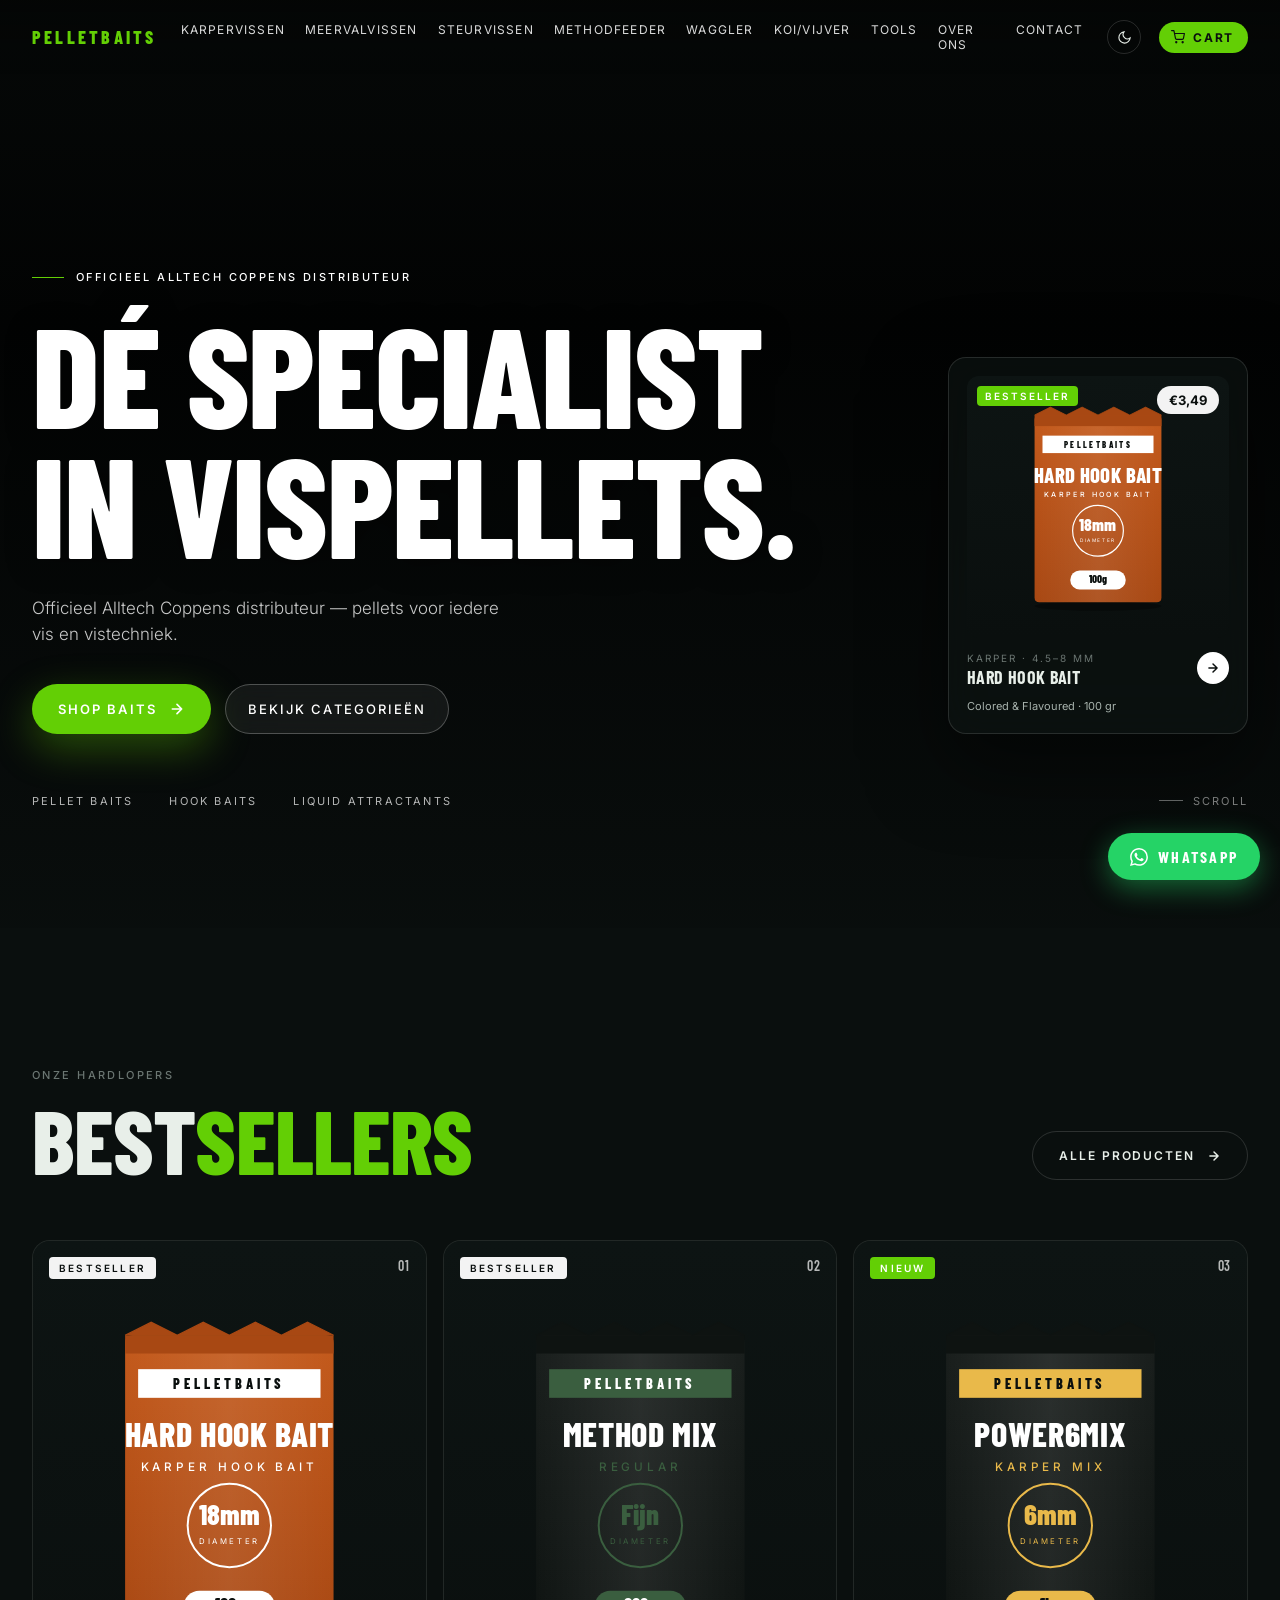
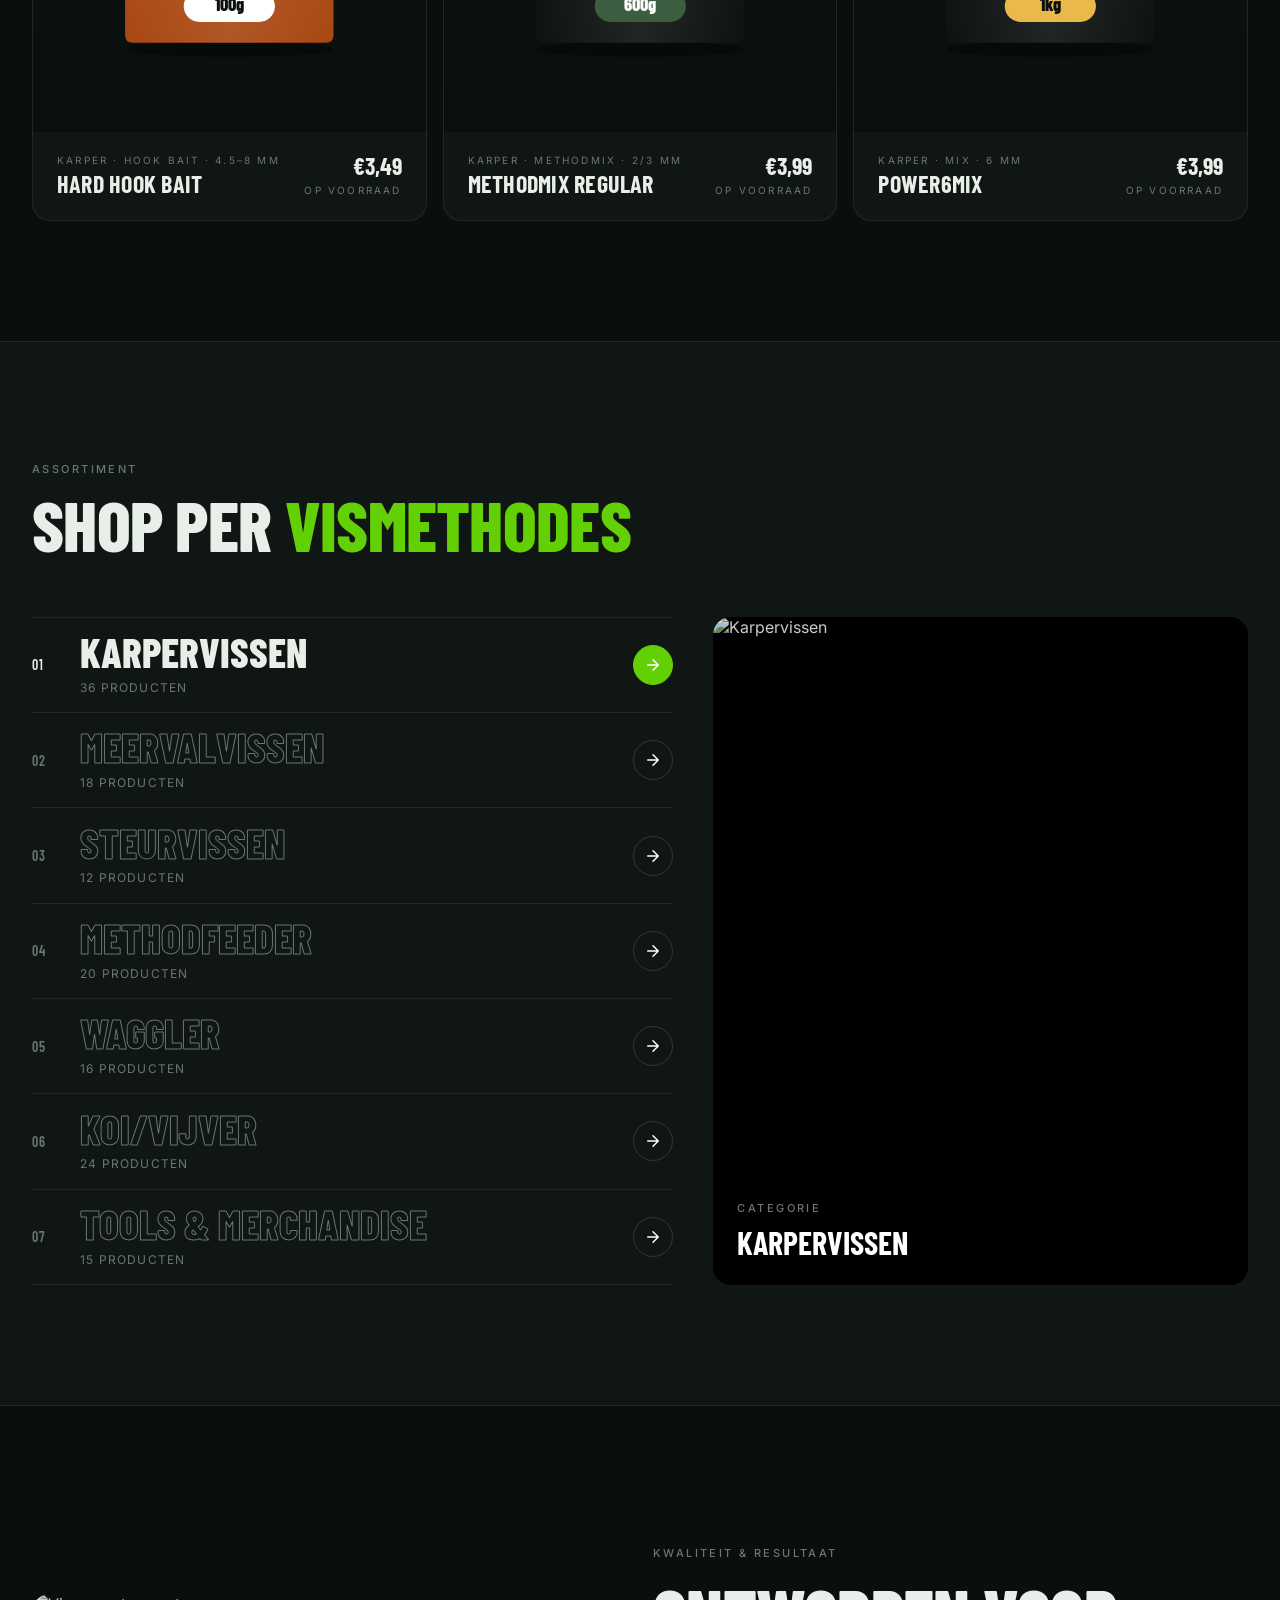
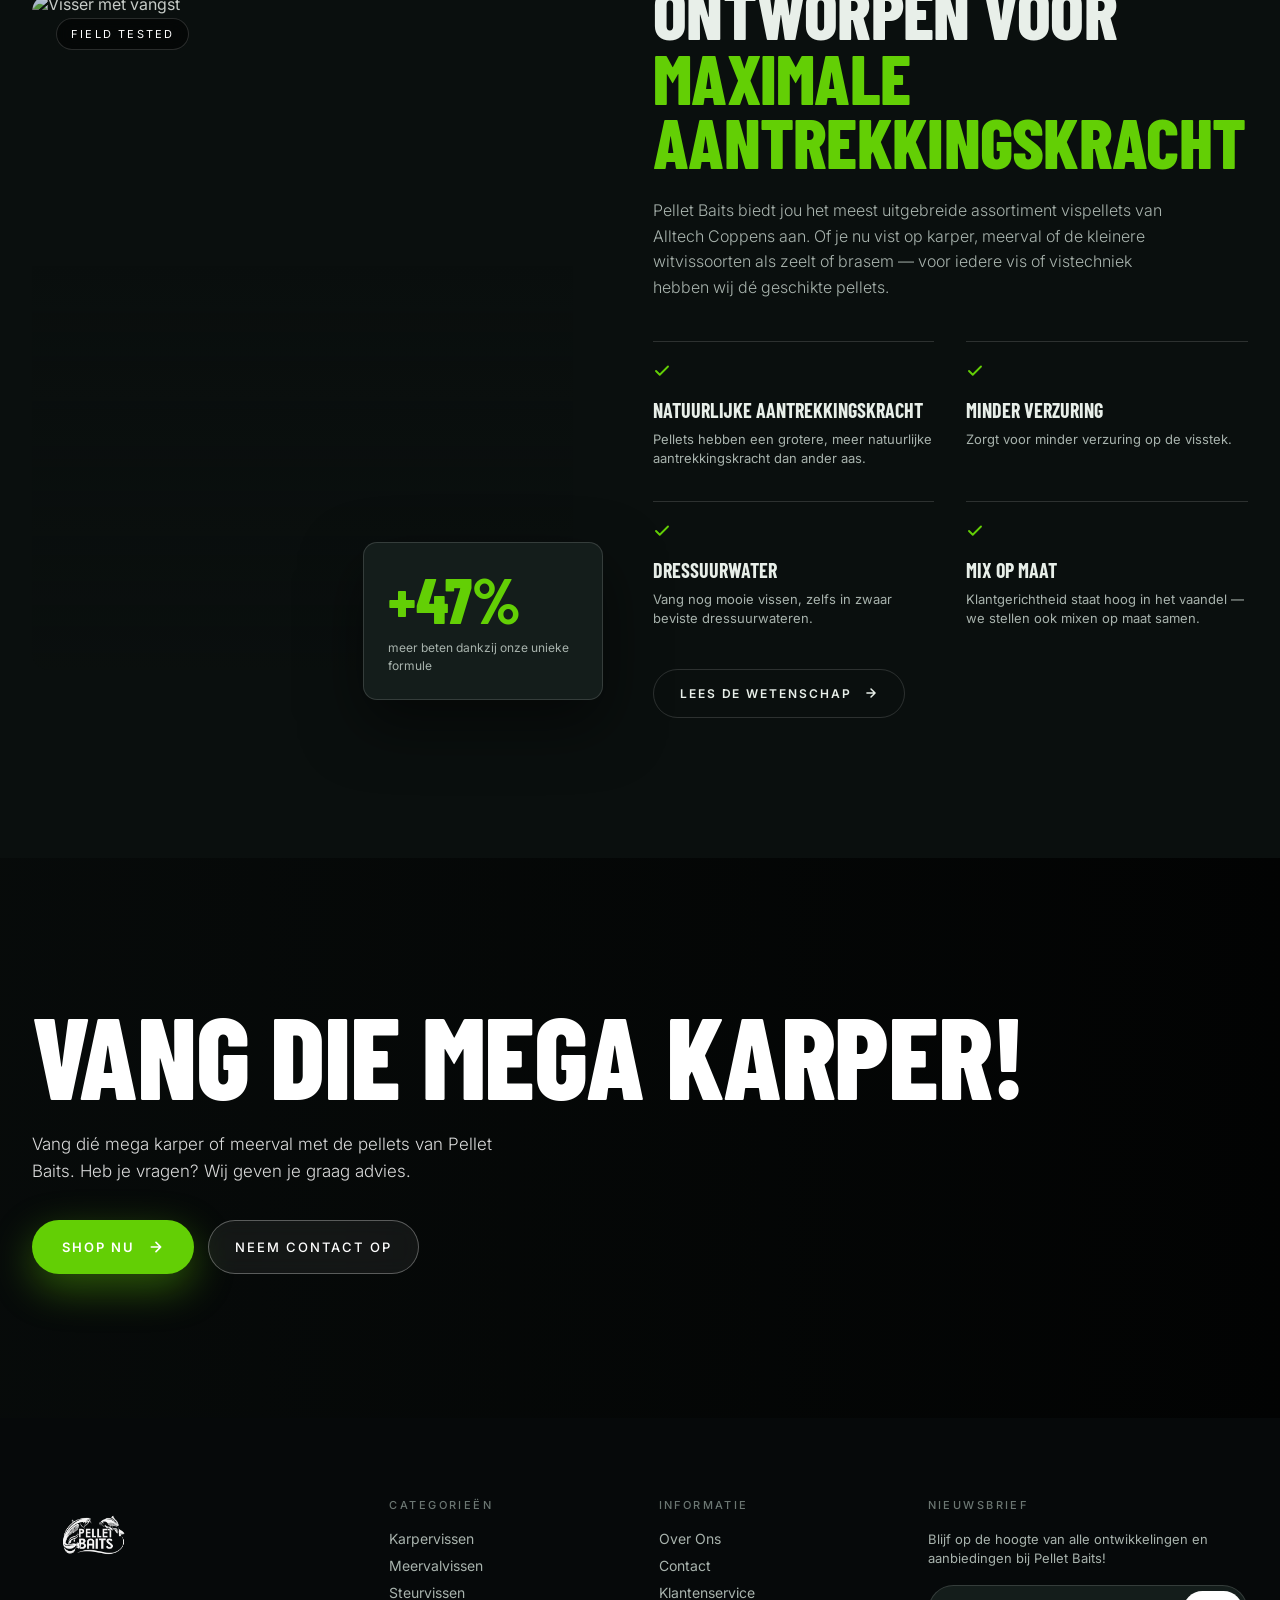
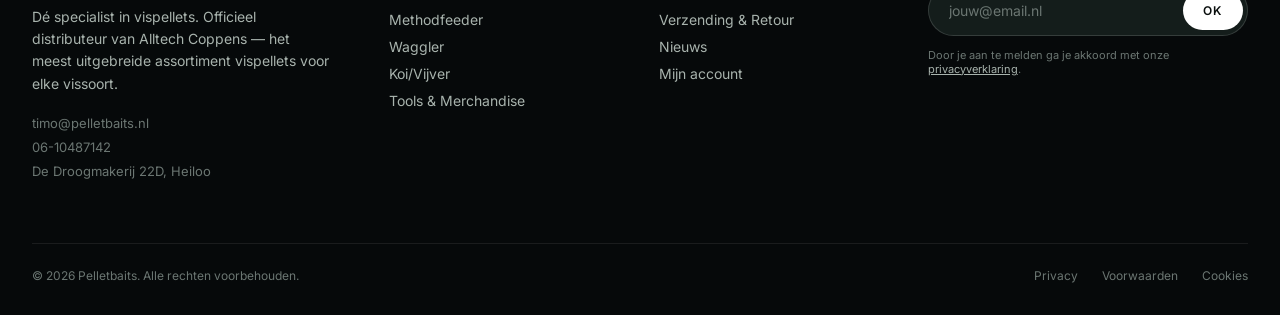
==== commit b6f2312a: "UI: hide WhatsApp btn on cart open, shrink category list to match image height, rename 'vissoort' to" ====
--- a/index.html
+++ b/index.html
@@ -299,7 +299,7 @@
         <div class="section-header-row" data-anim="fade-up">
           <div>
             <p class="eyebrow" style="margin-bottom:16px">Assortiment</p>
-            <h2 class="cat-headline display" id="cat-heading">Shop per <span style="color:var(--accent)">vissoort</span></h2>
+            <h2 class="cat-headline display" id="cat-heading">Shop per <span style="color:var(--accent)">vismethodes</span></h2>
           </div>
         </div>
         <div class="cat-grid">
--- a/assets/theme.css
+++ b/assets/theme.css
@@ -679,17 +679,23 @@
   align-items: stretch;
 }
 
-.cat-list { border-top: 1px solid var(--line); }
+.cat-list {
+  border-top: 1px solid var(--line);
+  display: flex;
+  flex-direction: column;
+}
 
 .cat-item {
+  flex: 1;
   display: grid;
-  grid-template-columns: 24px 1fr 54px;
+  grid-template-columns: 24px 1fr 40px;
   gap: 24px;
   align-items: center;
-  padding: 34px 0;
+  padding: 4px 0;
   border-bottom: 1px solid var(--line);
   cursor: pointer;
   transition: all .4s ease;
+  min-height: 0;
 }
 .cat-item-icon { color: var(--ink-3); transition: color .4s ease; }
 .cat-item.active .cat-item-icon { color: var(--ink); }
@@ -697,7 +703,7 @@
 .cat-item-name {
   font-family: var(--font-display);
   font-weight: 800;
-  font-size: clamp(40px, 6vw, 84px);
+  font-size: clamp(22px, 3.2vw, 50px);
   text-transform: uppercase;
   line-height: .85;
   transition: all .4s ease;
@@ -720,7 +726,7 @@
 }
 
 .cat-item-arrow {
-  width: 54px; height: 54px;
+  width: 40px; height: 40px;
   border-radius: 50%;
   display: inline-flex;
   align-items: center;
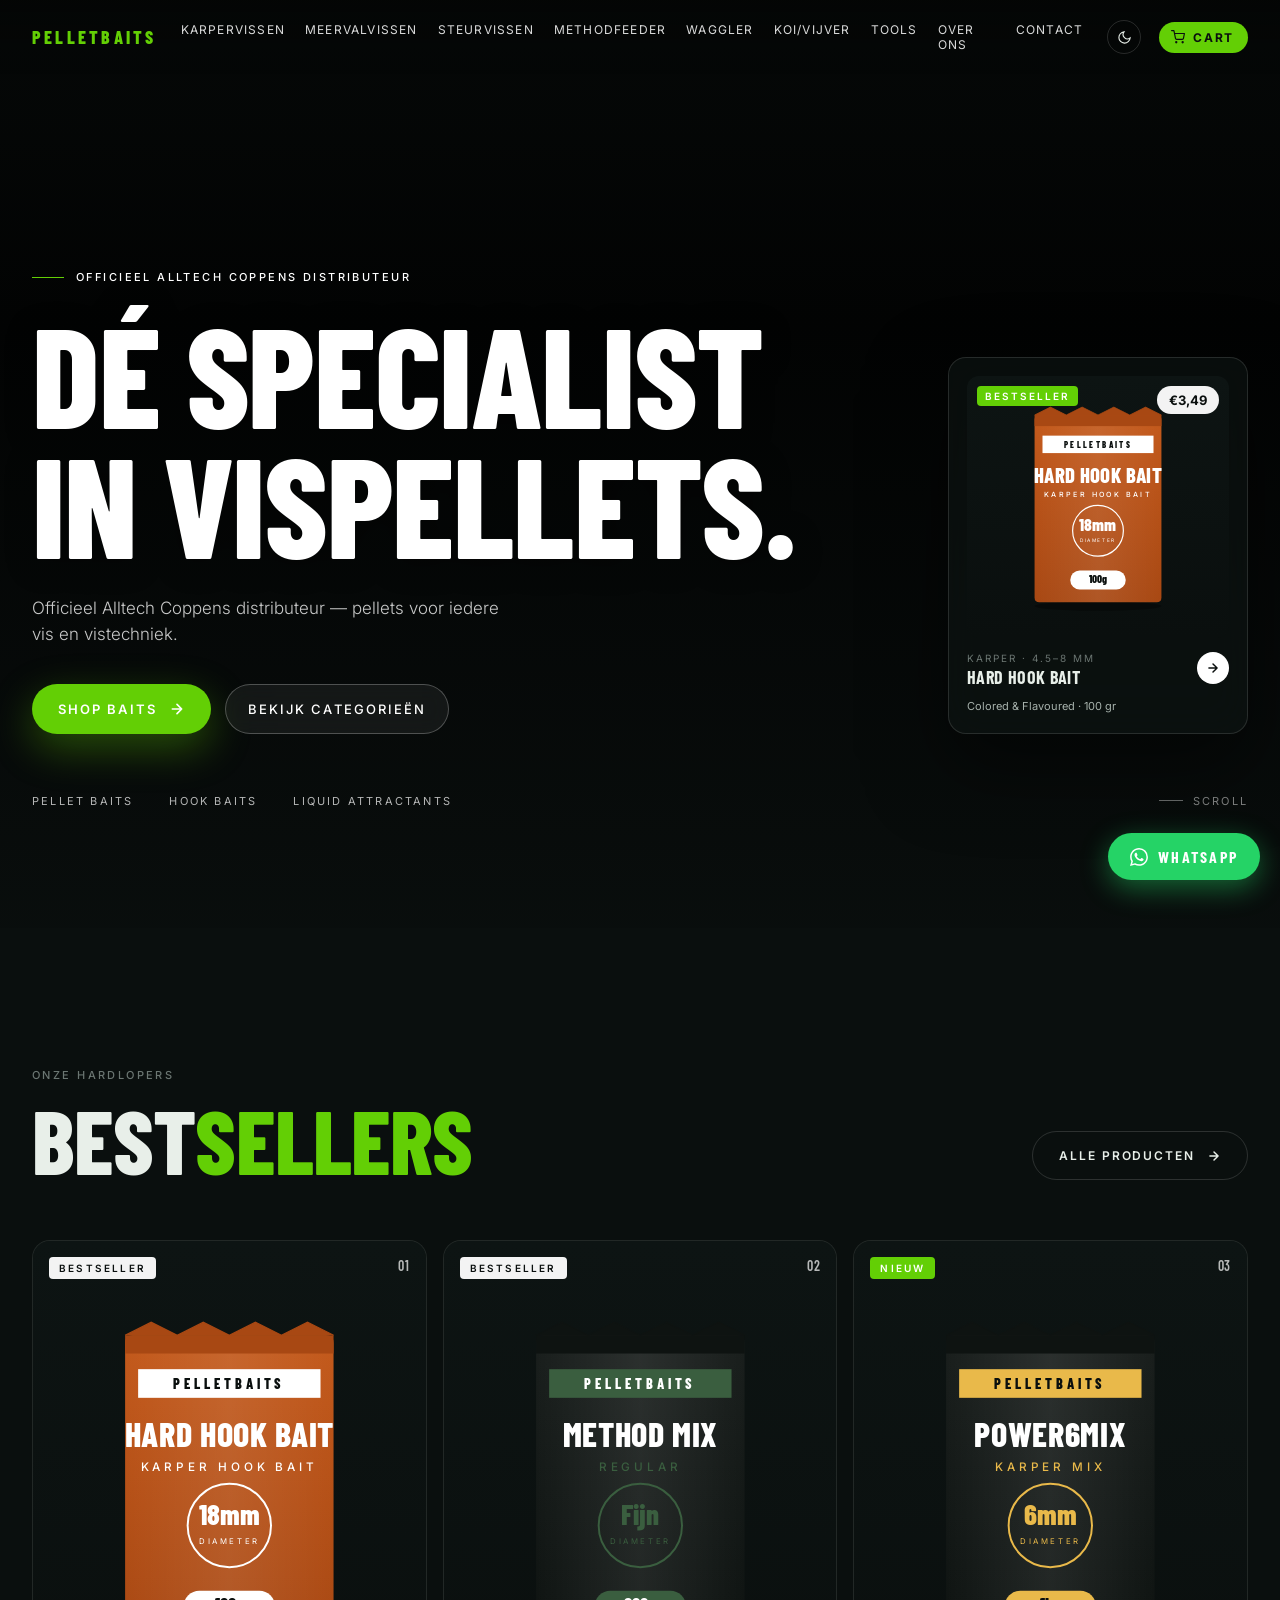
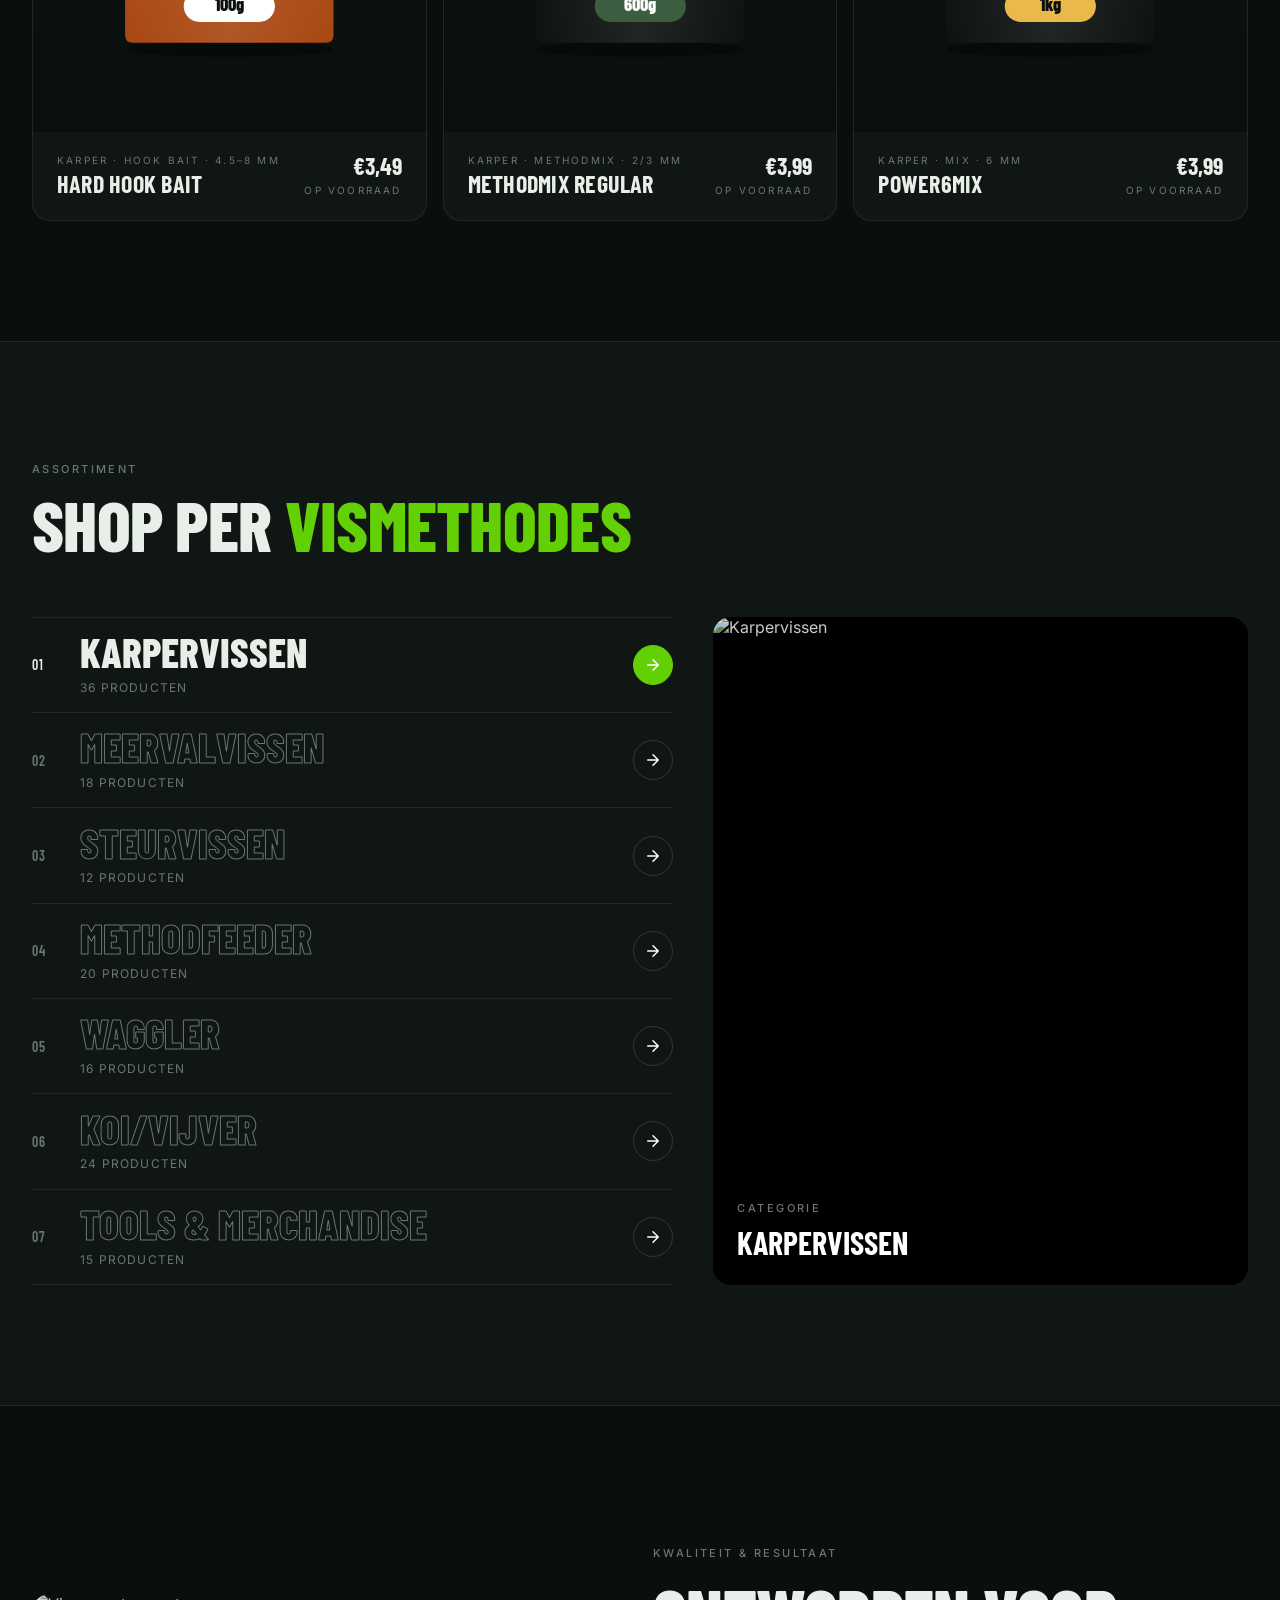
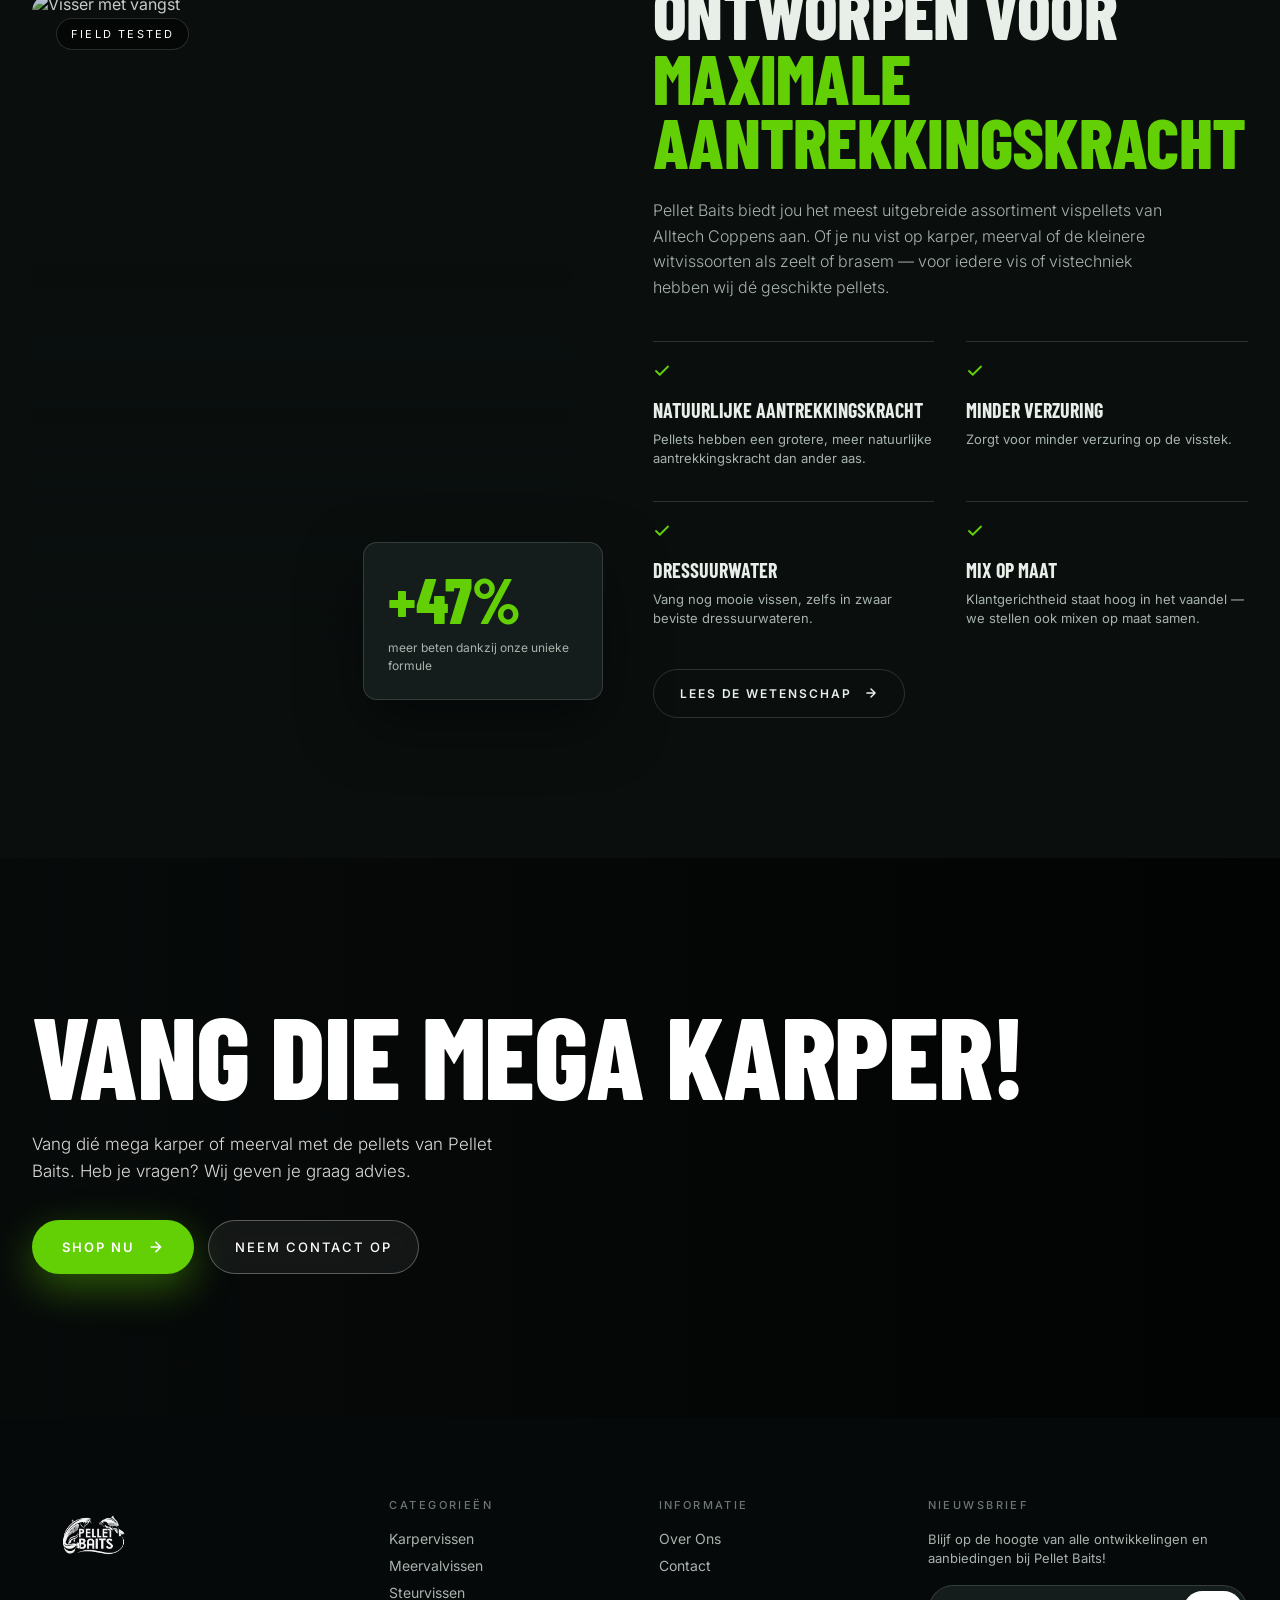
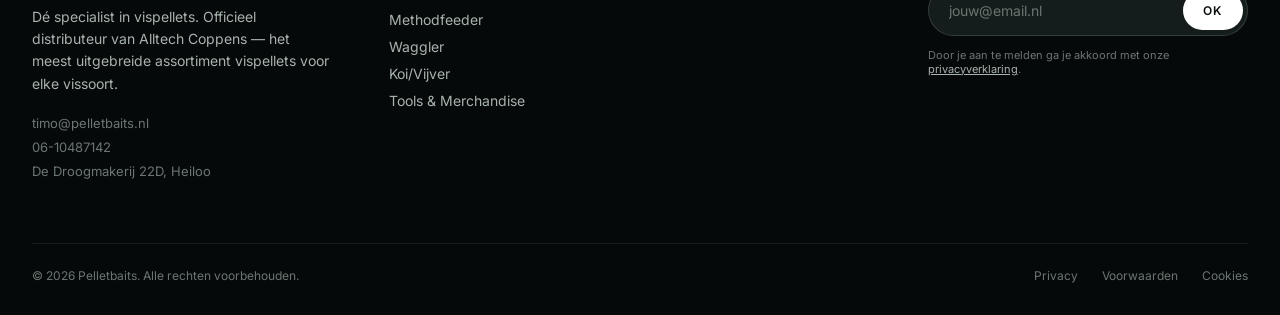
==== commit 671a85d7: "Remove placeholder footer links (Klantenservice, Verzending & Retour, Nieuws, Mijn account) Co-Autho" ====
--- a/index.html
+++ b/index.html
@@ -499,10 +499,6 @@
           <ul class="footer-links">
             <li><a href="over-ons.html">Over Ons</a></li>
             <li><a href="contact.html">Contact</a></li>
-            <li><a href="#">Klantenservice</a></li>
-            <li><a href="#">Verzending &amp; Retour</a></li>
-            <li><a href="#">Nieuws</a></li>
-            <li><a href="#">Mijn account</a></li>
           </ul>
         </div>
         <div>
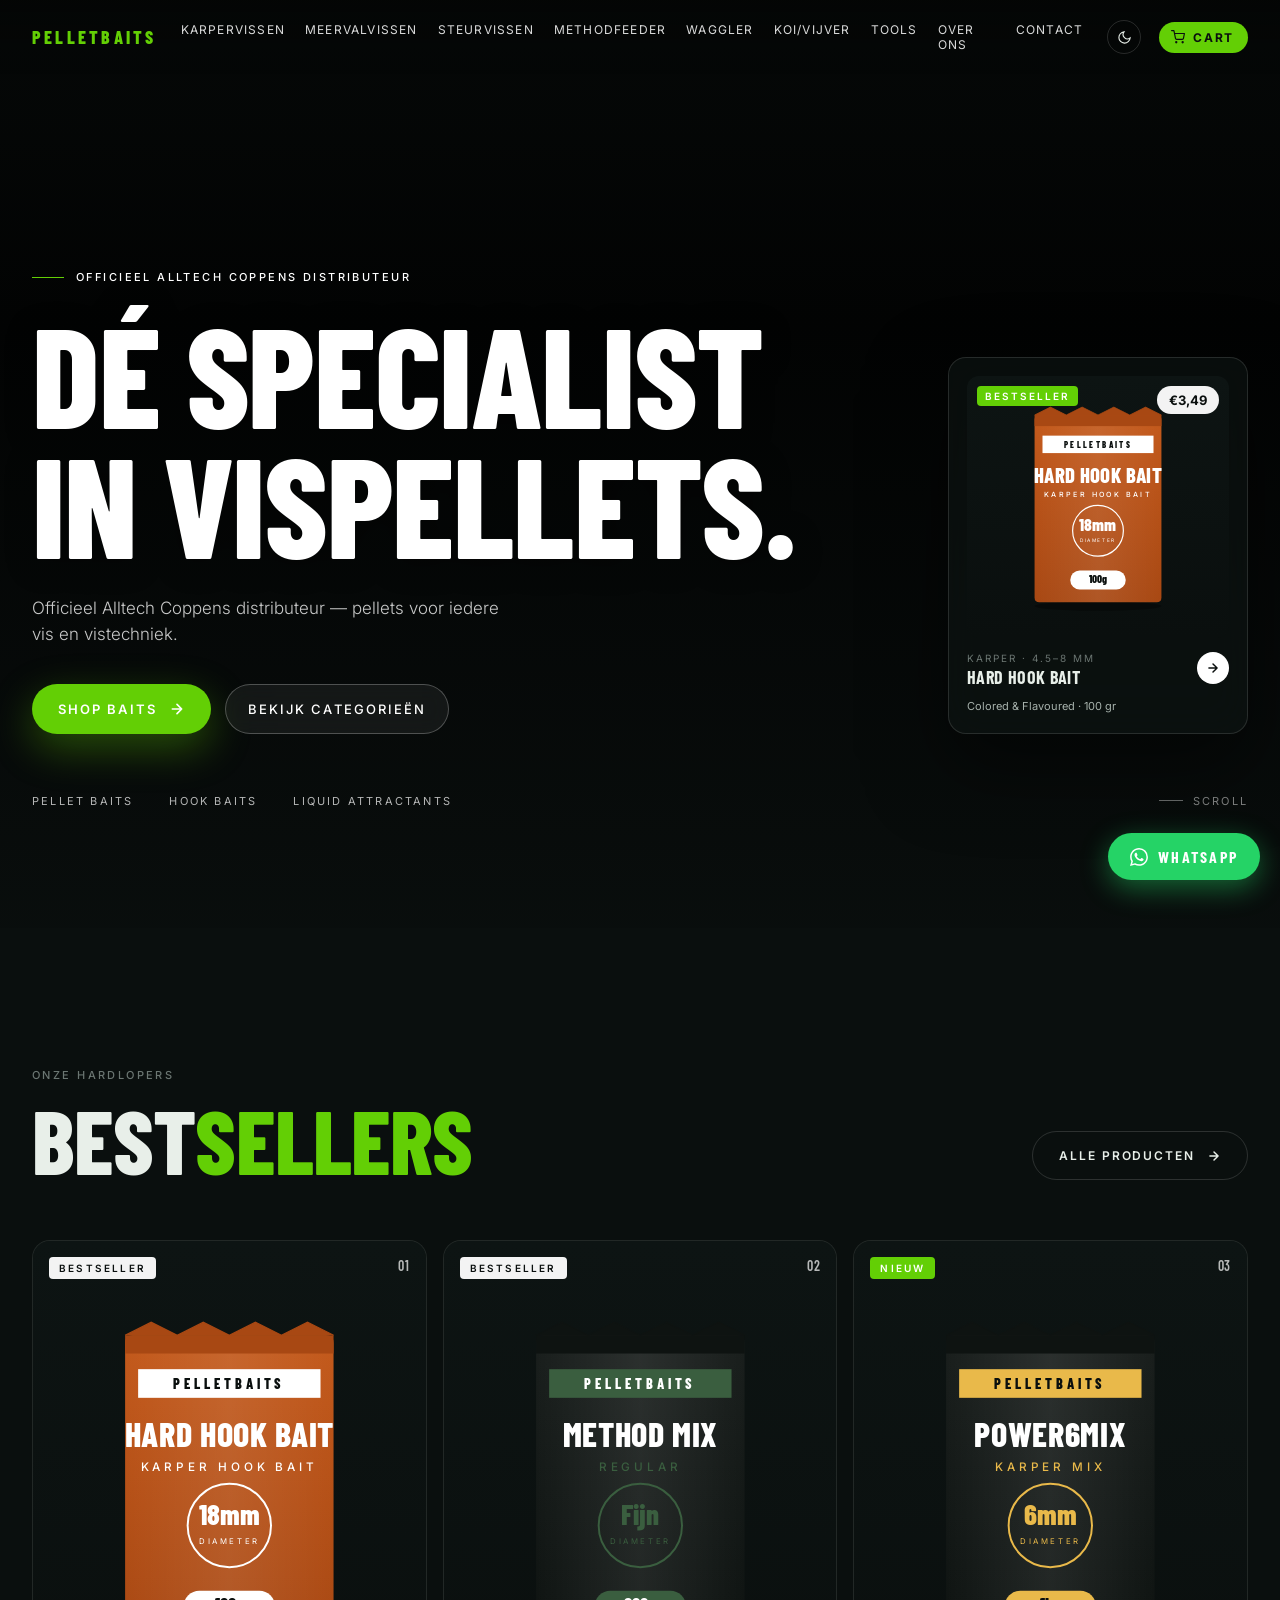
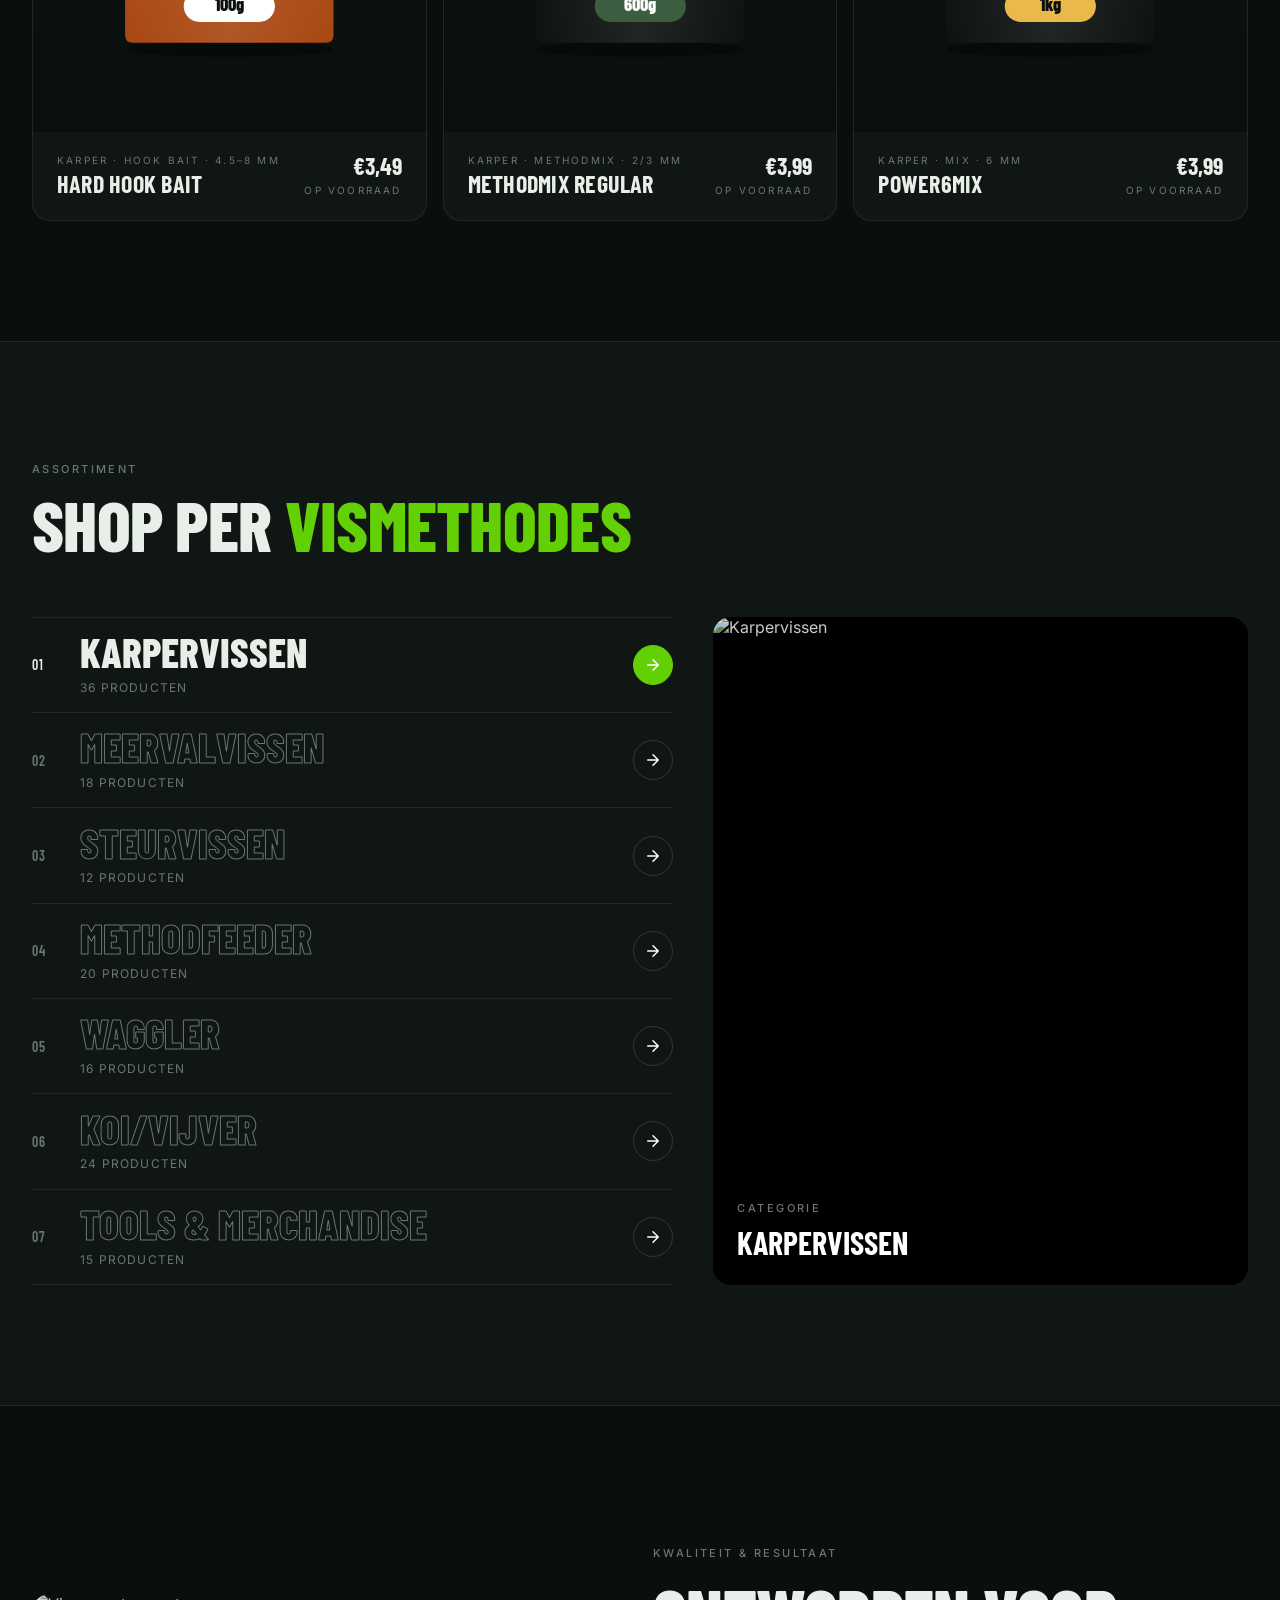
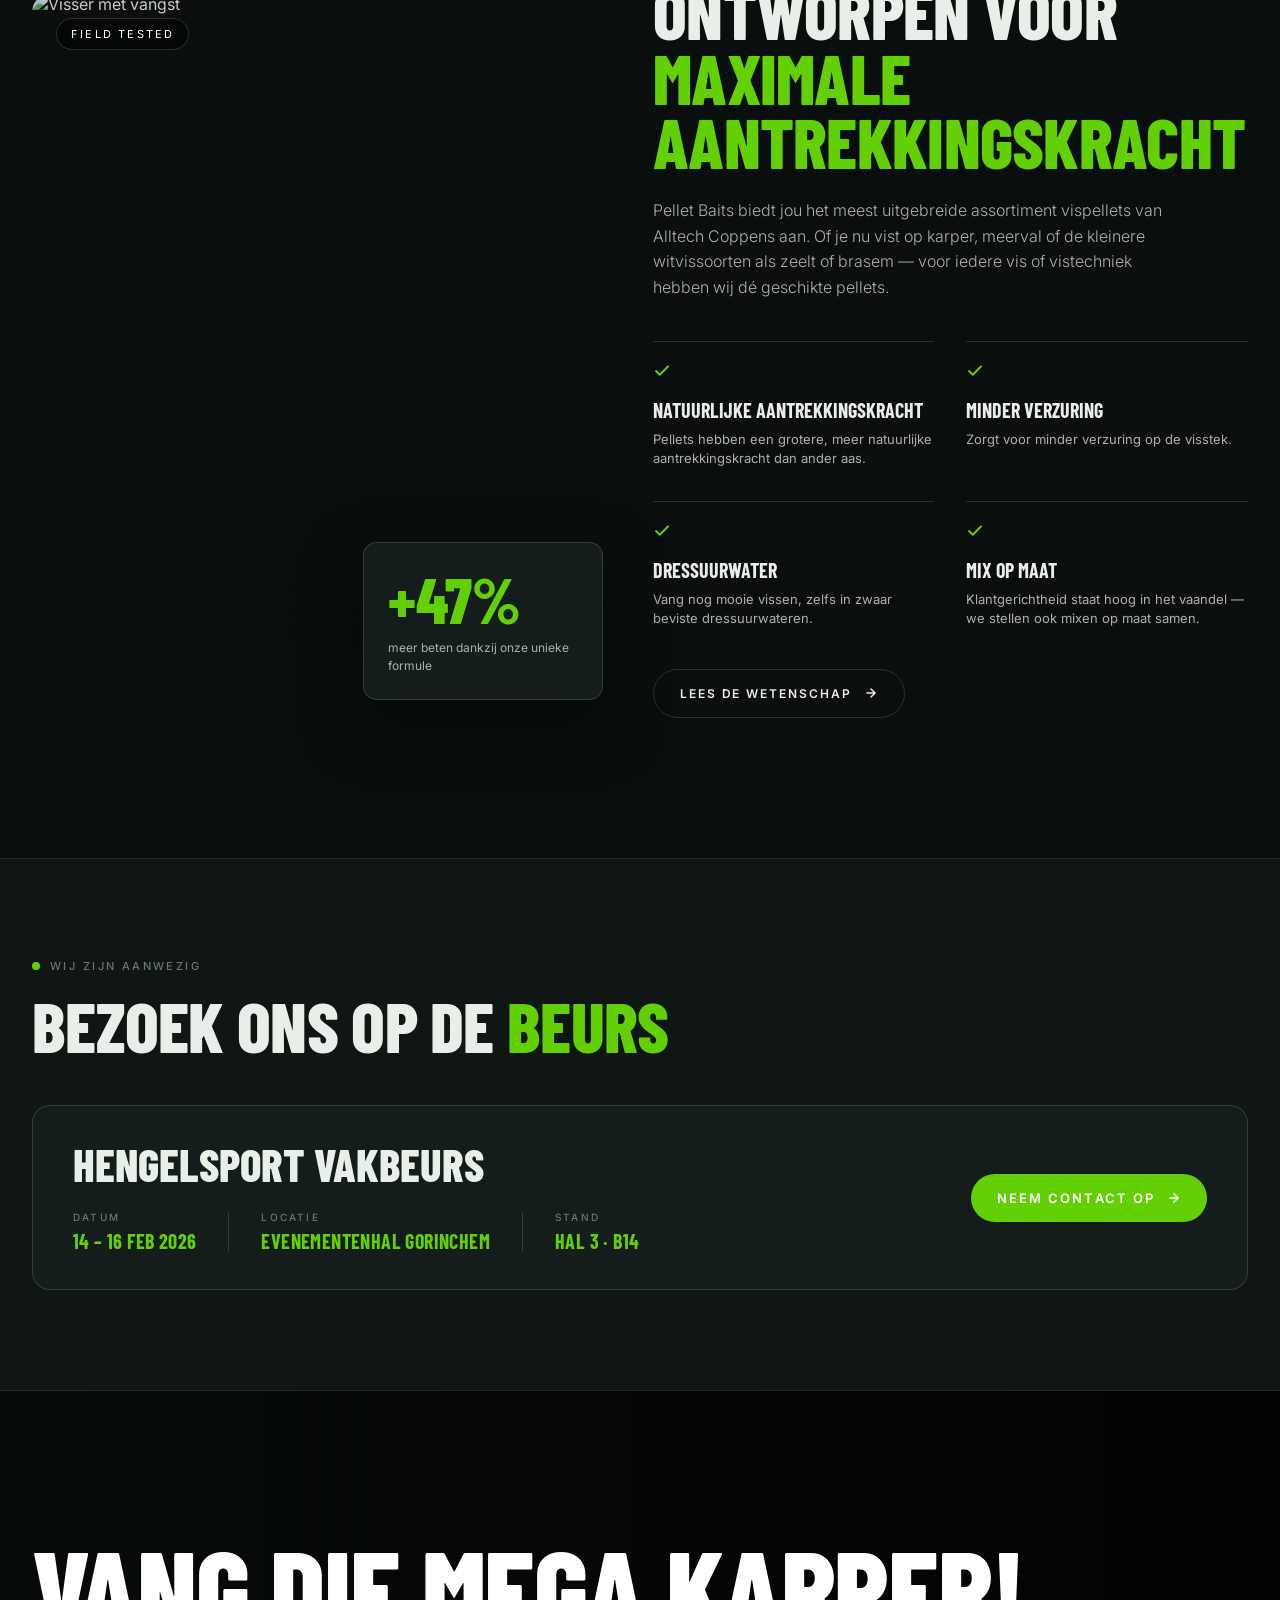
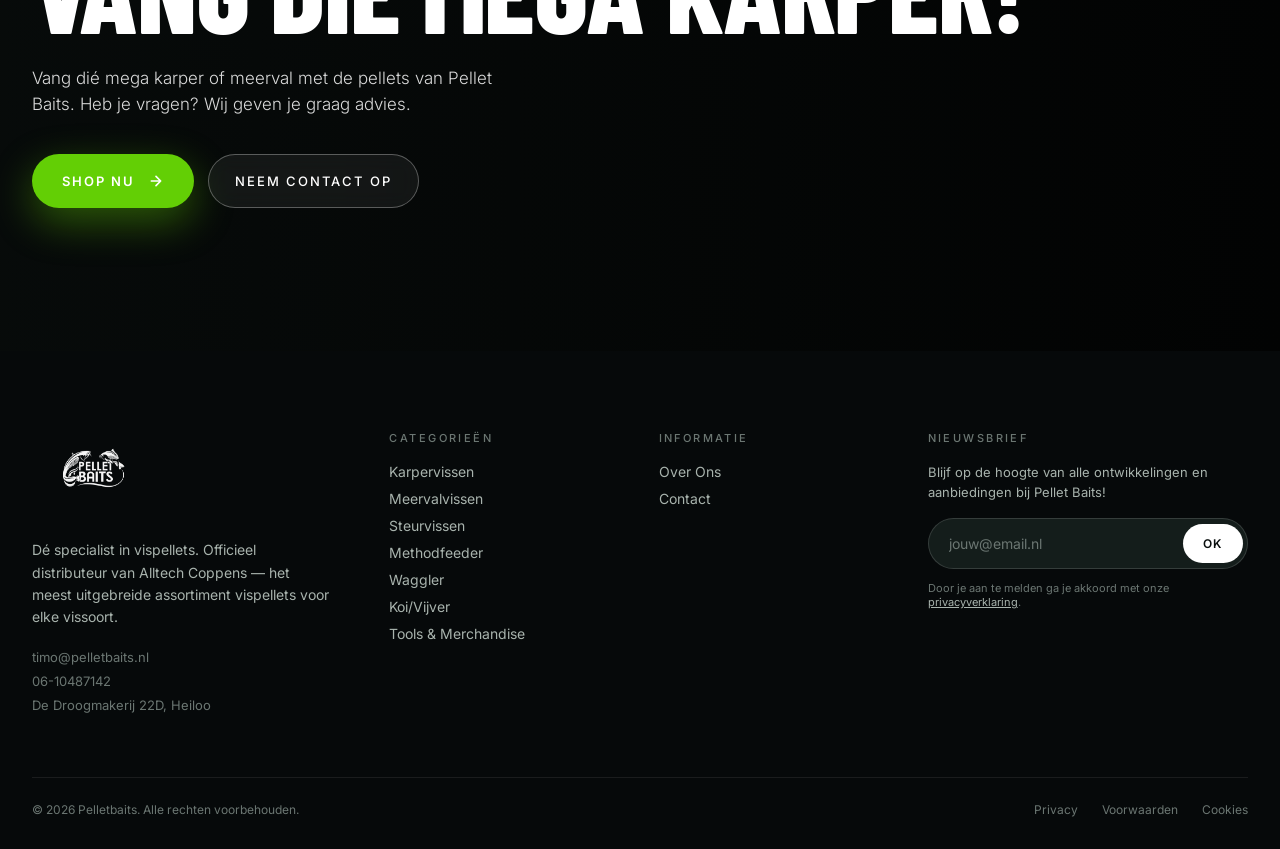
==== commit db951208: "Add beurs/evenement section above CTA banner with live indicator and event card Co-Authored-By: Clau" ====
--- a/index.html
+++ b/index.html
@@ -448,6 +448,46 @@
       </div>
     </section>
 
+    <!-- BEURS / EVENEMENT — pas hieronder de gegevens aan -->
+    <section class="beurs-section" aria-labelledby="beurs-heading">
+      <div class="container">
+        <div data-anim="fade-up">
+          <div class="beurs-label">
+            <span class="beurs-live-dot" aria-hidden="true"></span>
+            <p class="eyebrow">Wij zijn aanwezig</p>
+          </div>
+          <h2 class="beurs-headline display" id="beurs-heading">
+            Bezoek ons op de <span style="color:var(--accent)">Beurs</span>
+          </h2>
+        </div>
+        <div class="beurs-card" data-anim="fade-up" data-anim-delay="120">
+          <div class="beurs-card-main">
+            <p class="beurs-event-name">Hengelsport Vakbeurs</p>
+            <div class="beurs-meta">
+              <div class="beurs-meta-item">
+                <span class="beurs-meta-label">Datum</span>
+                <span class="beurs-meta-value">14 – 16 feb 2026</span>
+              </div>
+              <div class="beurs-meta-divider" aria-hidden="true"></div>
+              <div class="beurs-meta-item">
+                <span class="beurs-meta-label">Locatie</span>
+                <span class="beurs-meta-value">Evenementenhal Gorinchem</span>
+              </div>
+              <div class="beurs-meta-divider" aria-hidden="true"></div>
+              <div class="beurs-meta-item">
+                <span class="beurs-meta-label">Stand</span>
+                <span class="beurs-meta-value">Hal 3 · B14</span>
+              </div>
+            </div>
+          </div>
+          <a href="contact.html" class="beurs-cta">
+            Neem contact op
+            <svg width="14" height="14" viewBox="0 0 24 24" fill="none" stroke="currentColor" stroke-width="2.5" stroke-linecap="round" stroke-linejoin="round" aria-hidden="true"><path d="M5 12h14M12 5l7 7-7 7"/></svg>
+          </a>
+        </div>
+      </div>
+    </section>
+
     <!-- CTA BANNER -->
     <section class="cta-banner" aria-labelledby="cta-heading">
       <div class="cta-banner-bg" style="background-image:url('https://images.unsplash.com/photo-1607378515197-062e5aadb8cf?w=1920&q=80')" aria-hidden="true"></div>
--- a/assets/theme.css
+++ b/assets/theme.css
@@ -984,6 +984,113 @@
 }
 .btn-cta-secondary:hover { background: rgba(255,255,255,.12); }
 
+/* --- Beurs / Evenement --- */
+.beurs-section {
+  padding: 100px 0;
+  background: var(--bg-2);
+  border-top: 1px solid var(--line);
+  border-bottom: 1px solid var(--line);
+}
+.beurs-label {
+  display: flex;
+  align-items: center;
+  gap: 10px;
+  margin-bottom: 20px;
+}
+.beurs-live-dot {
+  width: 8px;
+  height: 8px;
+  border-radius: 50%;
+  background: var(--accent);
+  flex-shrink: 0;
+  animation: beurs-pulse 2s ease-in-out infinite;
+}
+@keyframes beurs-pulse {
+  0%   { box-shadow: 0 0 0 0 rgba(99,207,5,.6); }
+  70%  { box-shadow: 0 0 0 8px rgba(99,207,5,0); }
+  100% { box-shadow: 0 0 0 0 rgba(99,207,5,0); }
+}
+.beurs-headline {
+  font-size: clamp(40px, 5.5vw, 84px);
+  margin: 0 0 48px;
+  color: var(--ink);
+}
+.beurs-card {
+  display: flex;
+  justify-content: space-between;
+  align-items: center;
+  gap: 40px;
+  padding: 36px 40px;
+  border: 1px solid var(--line-2);
+  border-radius: var(--radius-lg);
+  background: var(--bg-3);
+  flex-wrap: wrap;
+}
+.beurs-event-name {
+  font-family: var(--font-display);
+  font-weight: 800;
+  font-size: clamp(28px, 3.5vw, 52px);
+  text-transform: uppercase;
+  color: var(--ink);
+  margin-bottom: 24px;
+  line-height: 1;
+}
+.beurs-meta {
+  display: flex;
+  align-items: center;
+  gap: 32px;
+  flex-wrap: wrap;
+}
+.beurs-meta-item {
+  display: flex;
+  flex-direction: column;
+  gap: 6px;
+}
+.beurs-meta-label {
+  font-size: 10px;
+  letter-spacing: .22em;
+  text-transform: uppercase;
+  color: var(--ink-3);
+  font-weight: 500;
+}
+.beurs-meta-value {
+  font-family: var(--font-display);
+  font-weight: 700;
+  font-size: 20px;
+  color: var(--accent);
+  text-transform: uppercase;
+  letter-spacing: .02em;
+}
+.beurs-meta-divider {
+  width: 1px;
+  height: 40px;
+  background: var(--line-2);
+  flex-shrink: 0;
+}
+.beurs-cta {
+  display: inline-flex;
+  align-items: center;
+  gap: 12px;
+  padding: 16px 26px;
+  border-radius: 999px;
+  background: var(--accent);
+  color: #fff;
+  font-weight: 600;
+  font-size: 13px;
+  letter-spacing: .16em;
+  text-transform: uppercase;
+  white-space: nowrap;
+  flex-shrink: 0;
+  transition: background var(--dur-fast) ease, transform var(--dur-fast) ease;
+}
+.beurs-cta:hover { background: var(--accent-2); transform: translateY(-2px); }
+
+@media(max-width:900px) {
+  .beurs-card { flex-direction: column; align-items: flex-start; }
+  .beurs-meta-divider { display: none; }
+  .beurs-section { padding: 80px 0; }
+}
+
 /* --- Footer --- */
 .site-footer {
   background: #06090a;
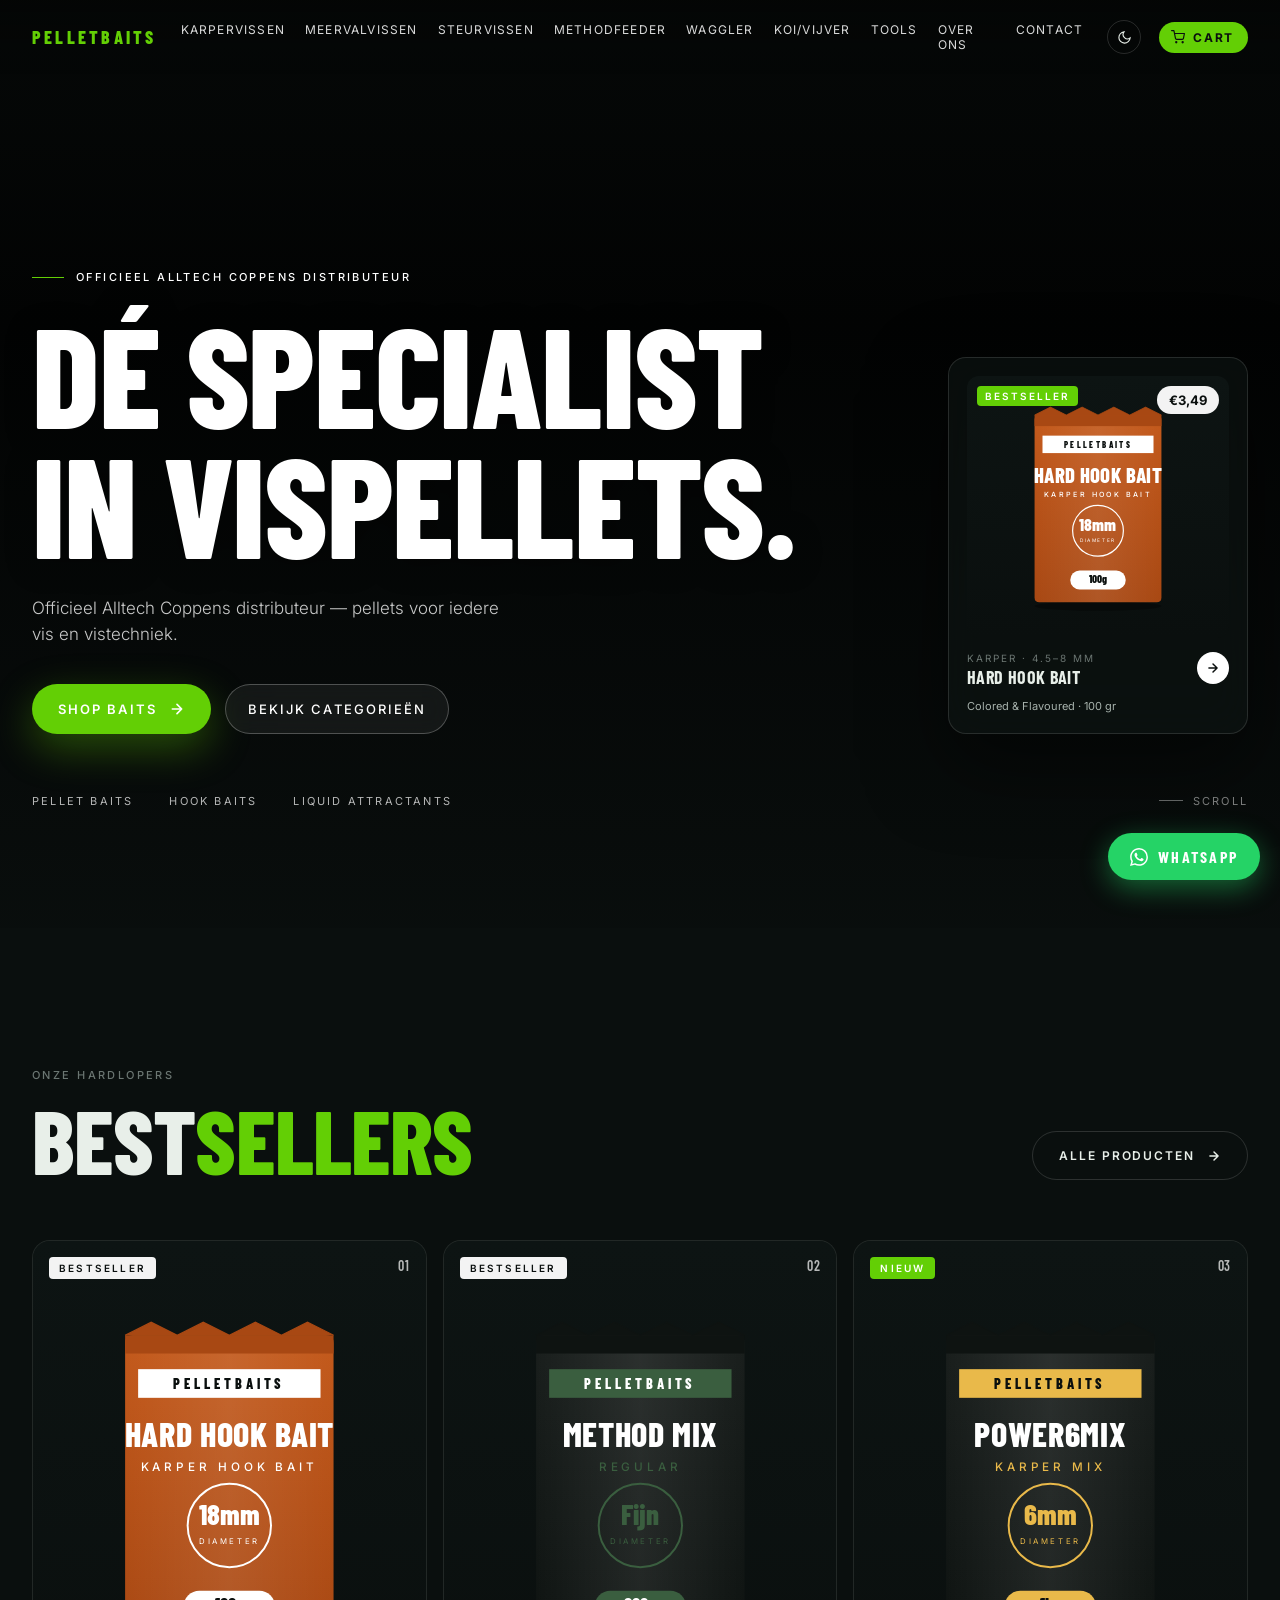
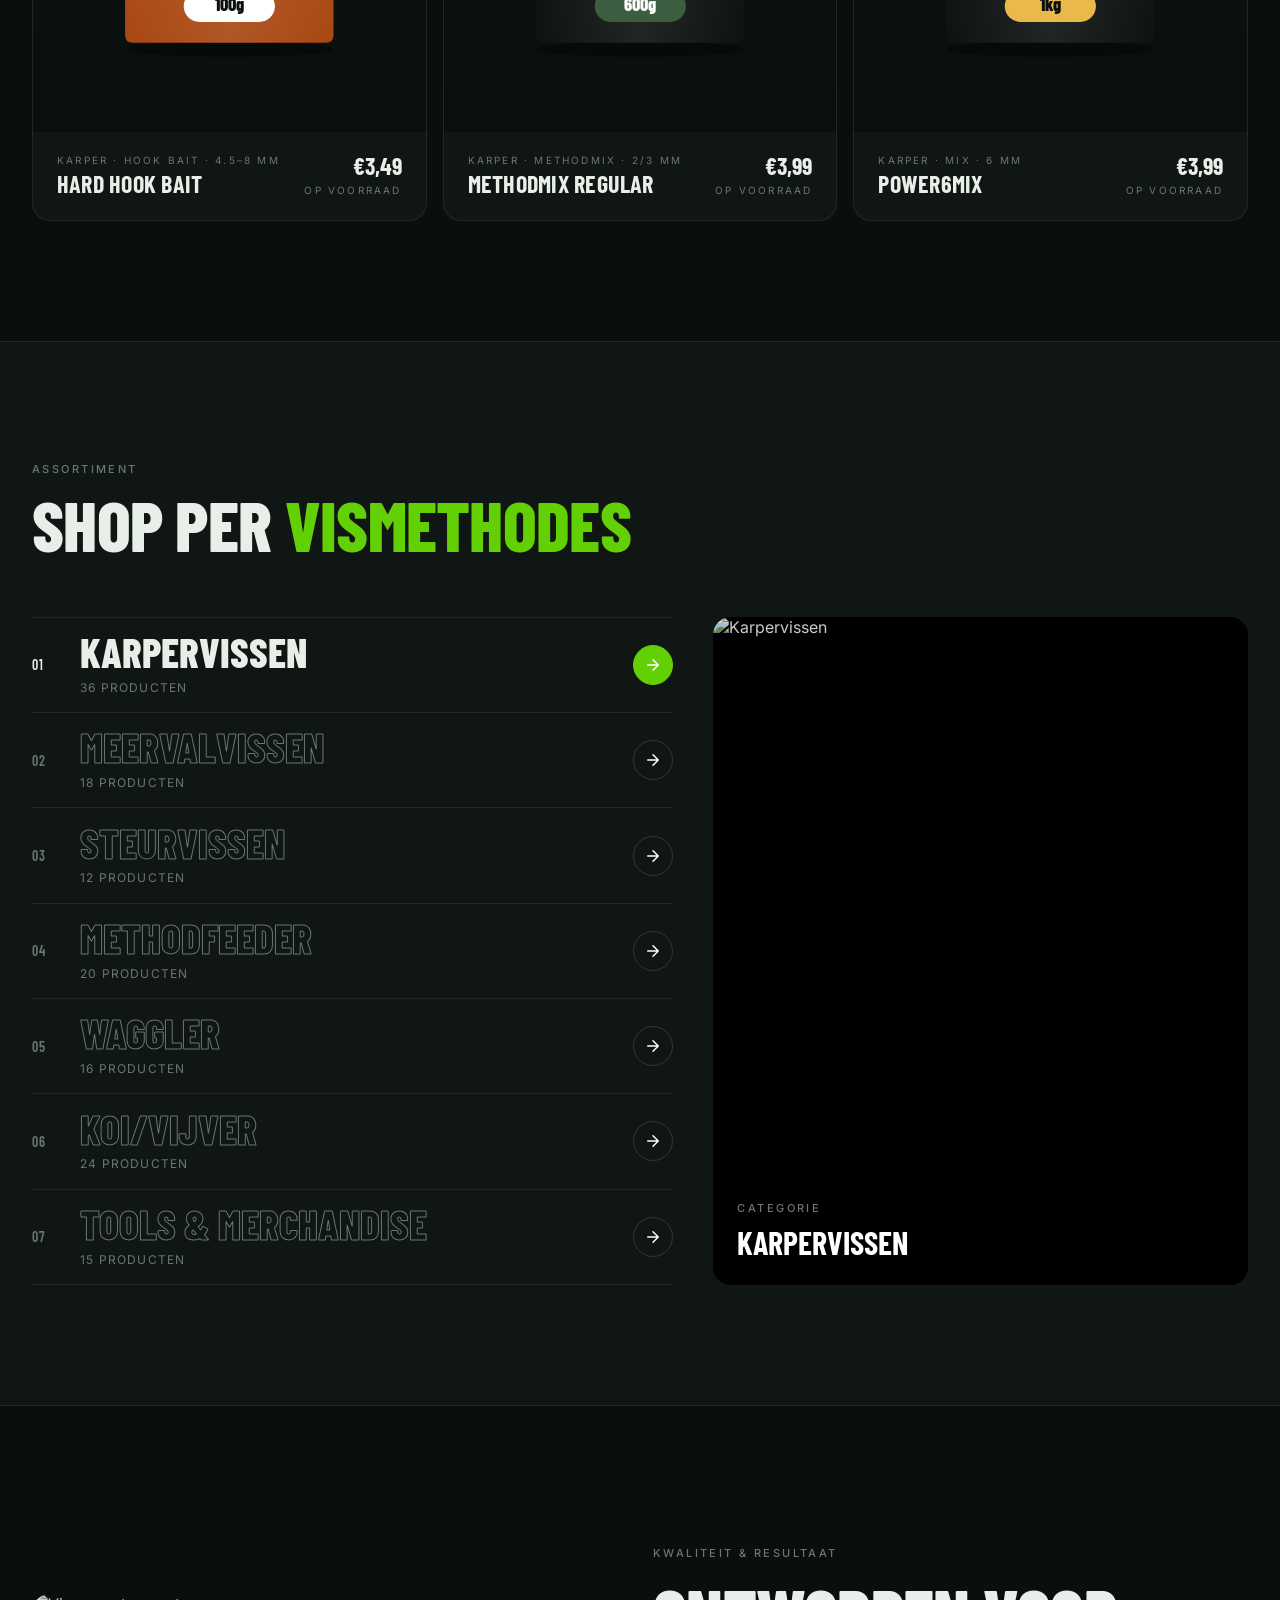
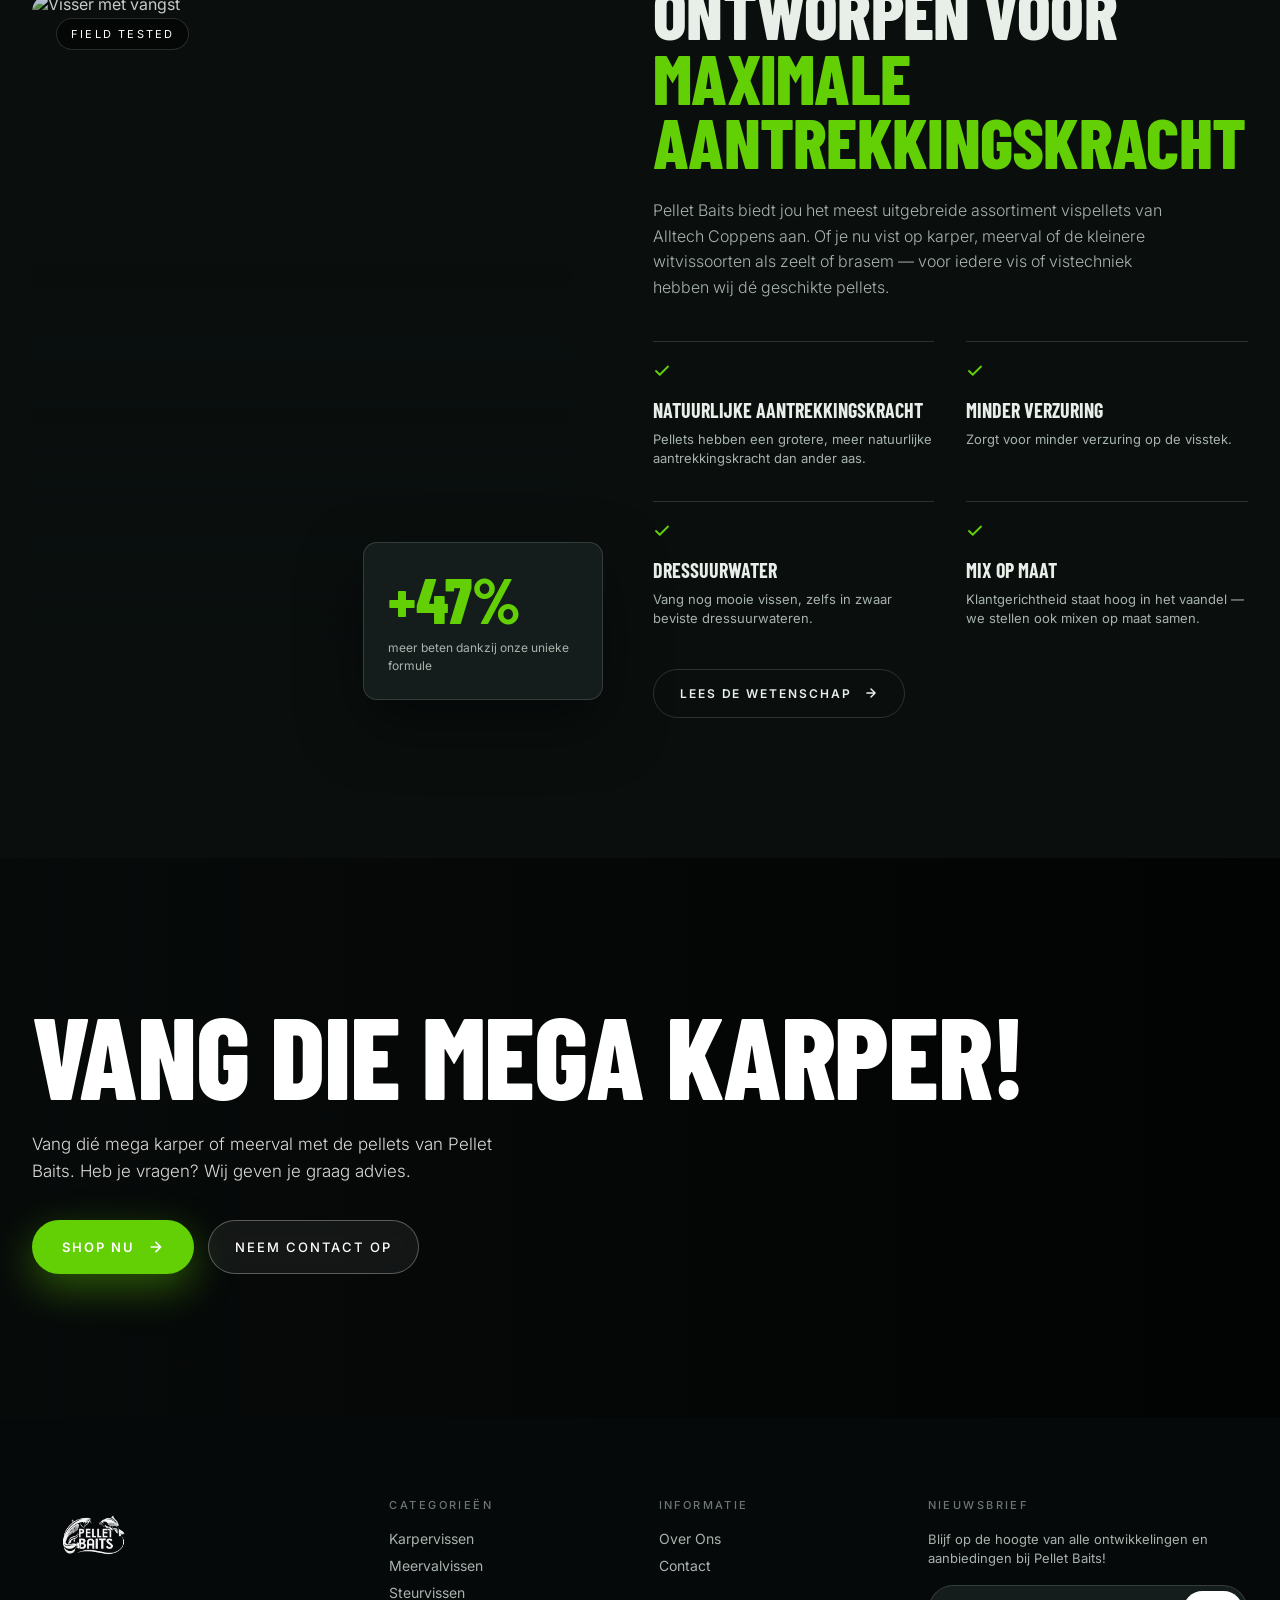
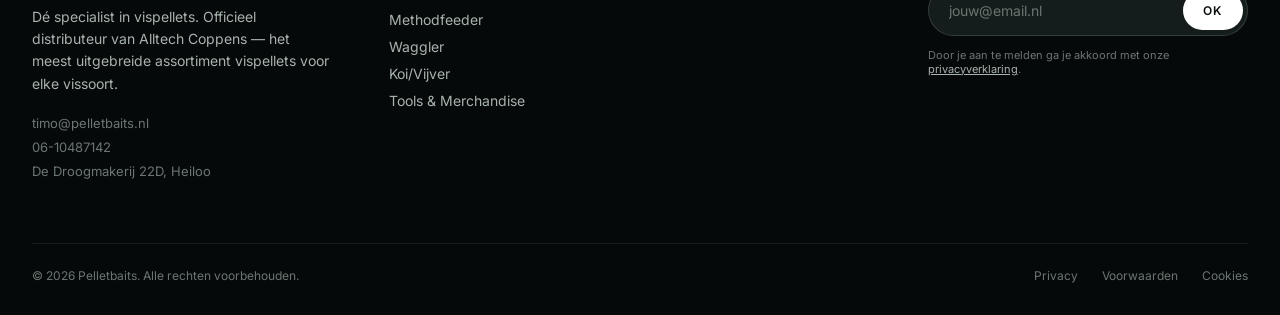
==== commit afff12f6: "Hide beurs section until needed (remove 'hidden' attribute to re-enable) Co-Authored-By: Claude Sonn" ====
--- a/index.html
+++ b/index.html
@@ -448,8 +448,8 @@
       </div>
     </section>
 
-    <!-- BEURS / EVENEMENT — pas hieronder de gegevens aan -->
-    <section class="beurs-section" aria-labelledby="beurs-heading">
+    <!-- BEURS / EVENEMENT — verwijder 'hidden' hieronder om de sectie te tonen -->
+    <section class="beurs-section" aria-labelledby="beurs-heading" hidden>
       <div class="container">
         <div data-anim="fade-up">
           <div class="beurs-label">
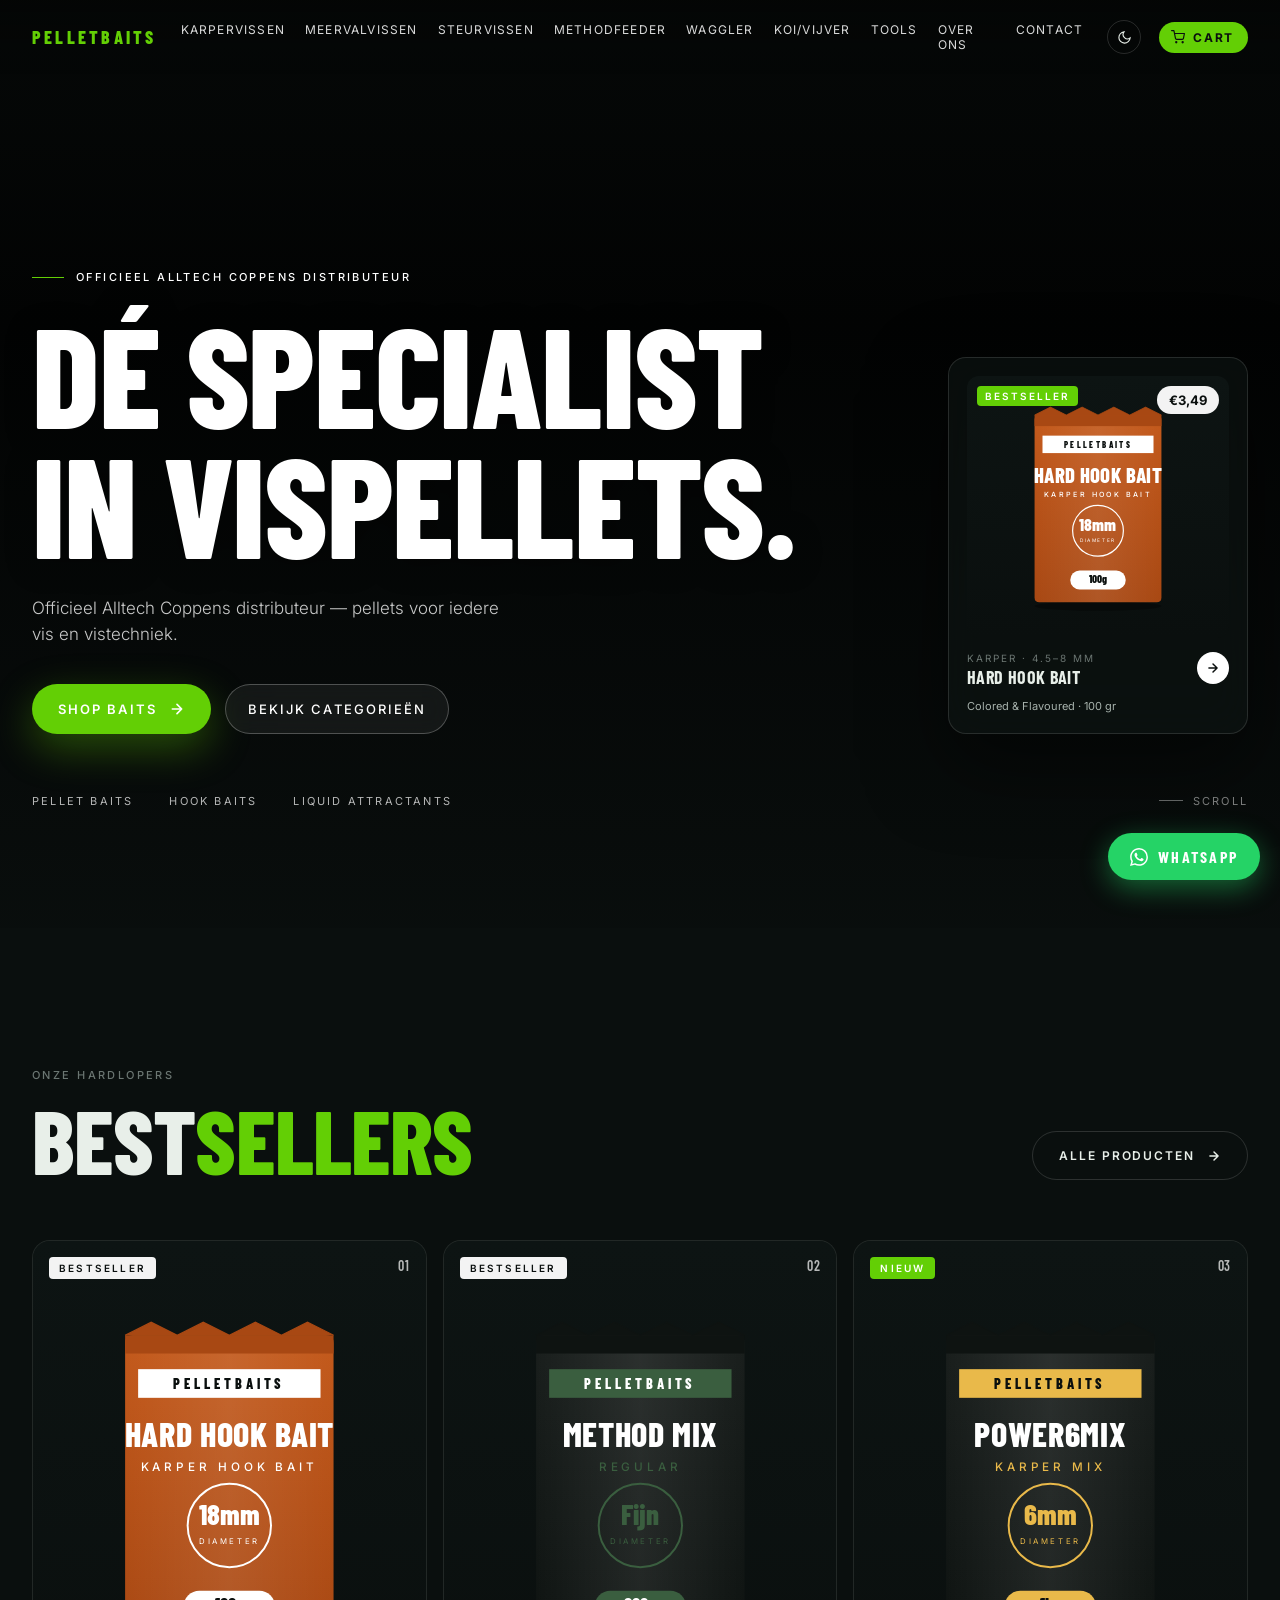
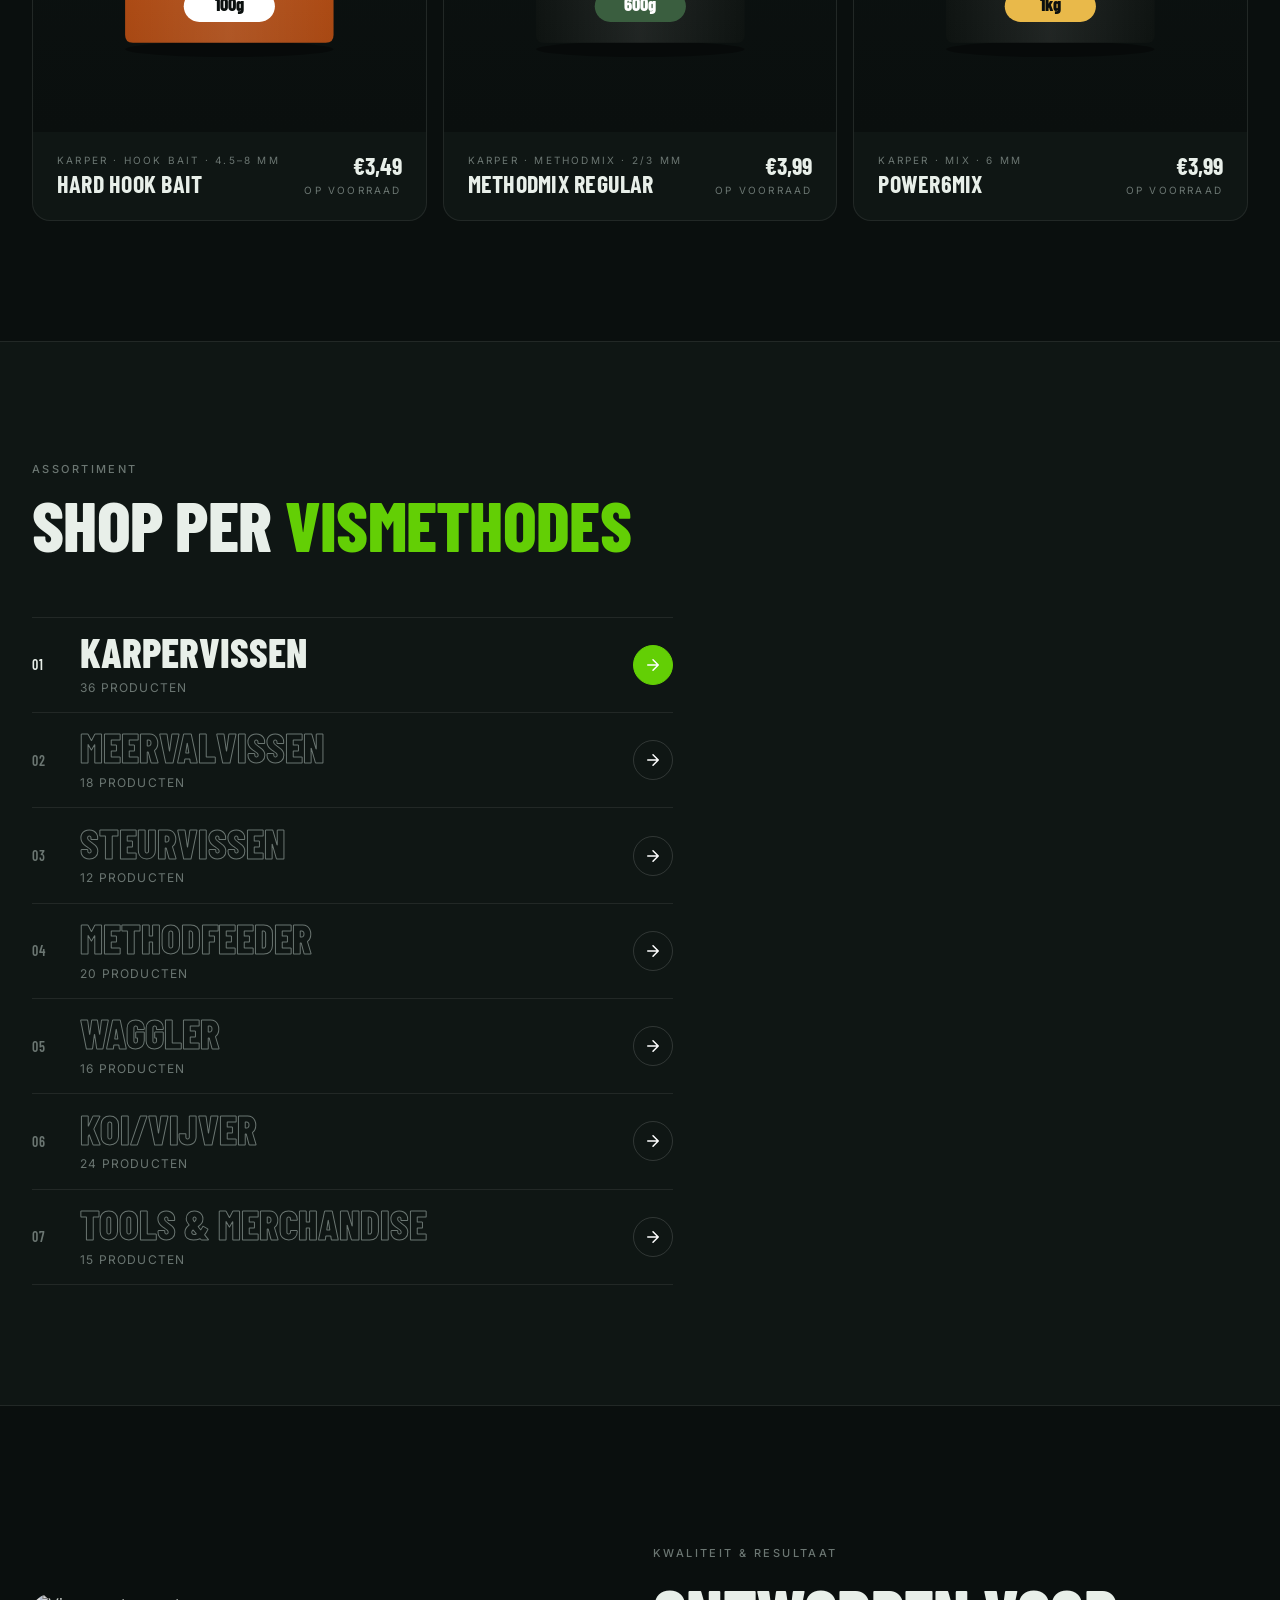
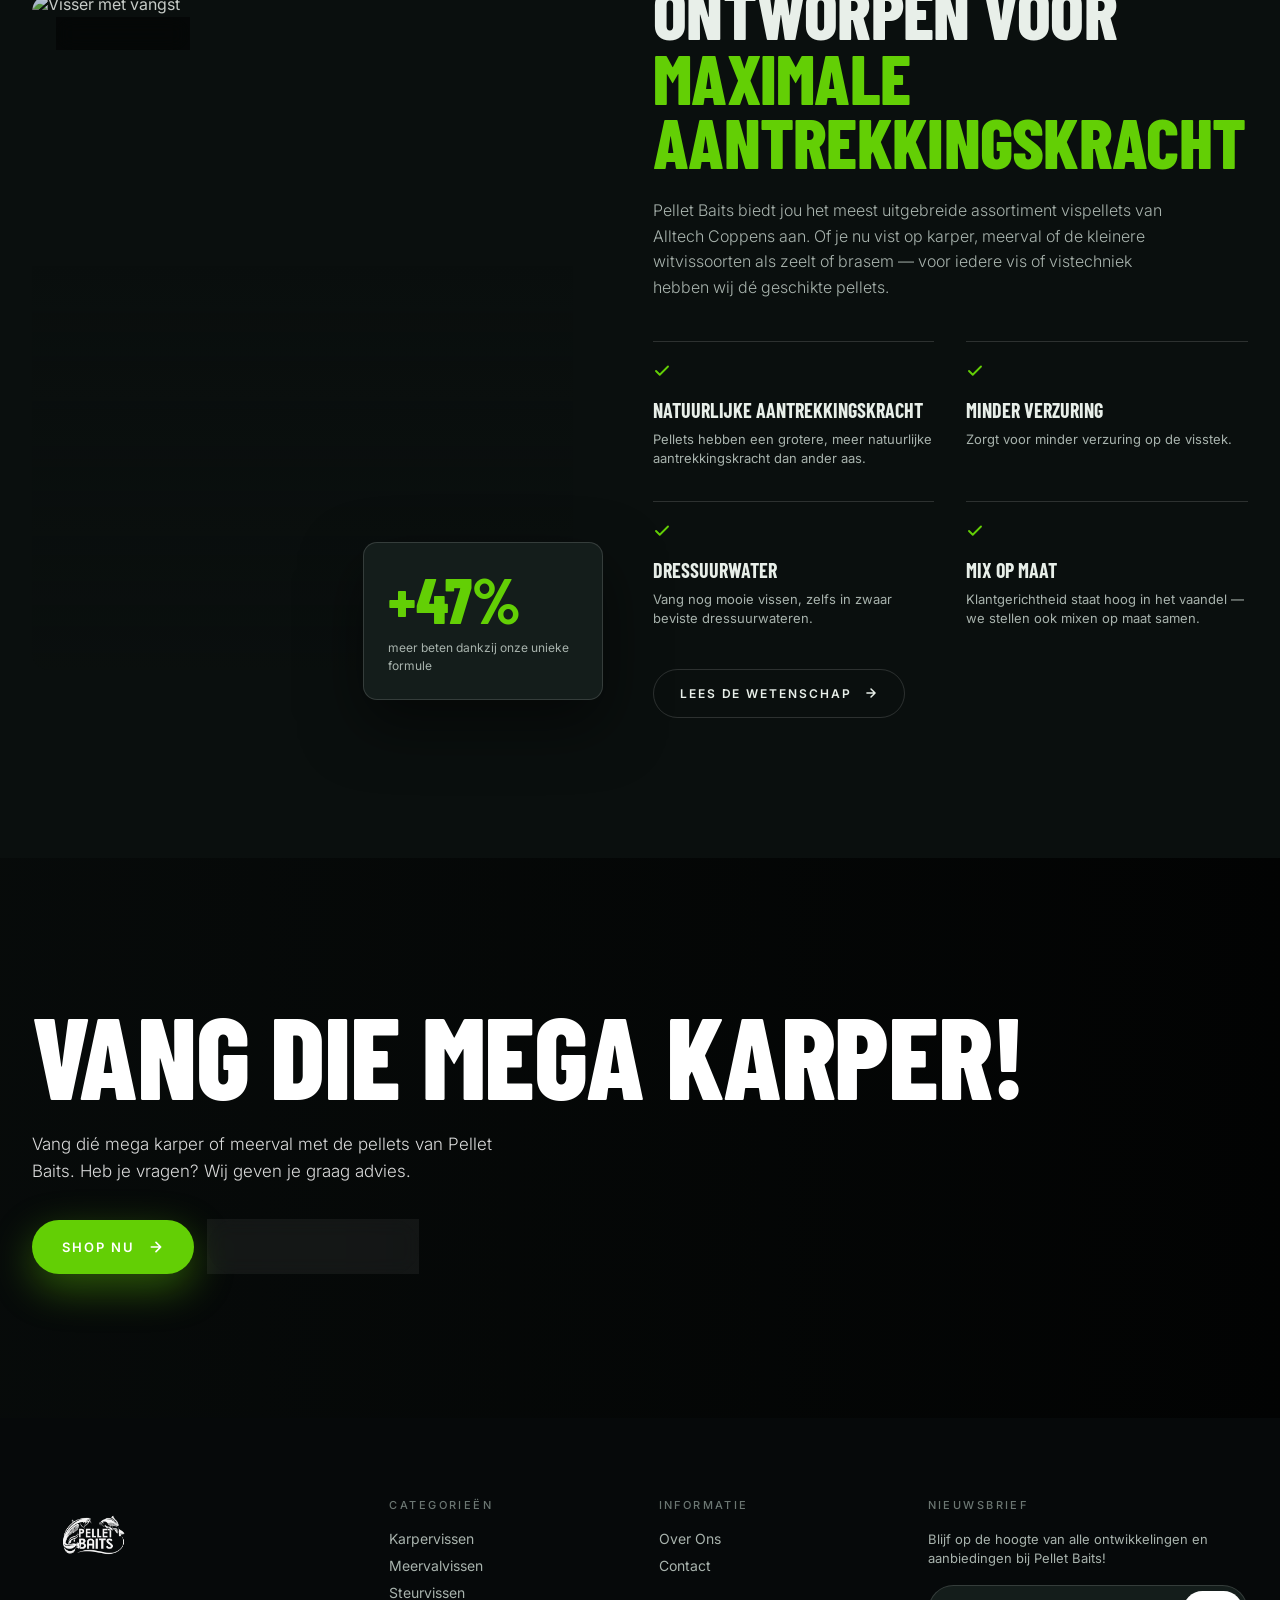
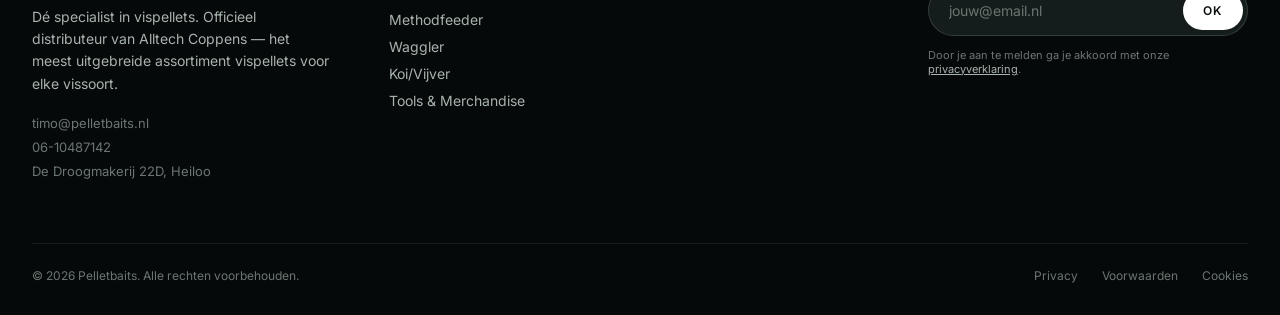
==== commit fb4348fe: "Add product.html and wire all Bekijk links to it - New product.html: standalone productpagina met di" ====
--- a/index.html
+++ b/index.html
@@ -120,7 +120,7 @@
                   <p class="hero-card-name">Hard Hook Bait</p>
                   <p class="hero-card-desc">Colored &amp; Flavoured · 100 gr</p>
                 </div>
-                <a href="#" class="hero-card-add" aria-label="Bekijk product">
+                <a href="product.html?id=hookbaits" class="hero-card-add" aria-label="Bekijk product">
                   <svg width="14" height="14" viewBox="0 0 24 24" fill="none" stroke="currentColor" stroke-width="2.5" stroke-linecap="round" stroke-linejoin="round" aria-hidden="true">
                     <path d="M5 12h14M12 5l7 7-7 7"/>
                   </svg>
@@ -165,7 +165,7 @@
 
           <div role="listitem" data-anim="fade-up">
             <article class="product-card">
-              <a href="#" class="product-card-image" tabindex="-1">
+              <a href="product.html?id=hookbaits" class="product-card-image" tabindex="-1">
                 <div style="width:100%;height:100%;padding:30px 40px;background:linear-gradient(180deg,#0d1413 0%,#0a0f0e 100%)">
                   <svg viewBox="0 0 240 280" style="width:100%;height:100%">
                     <defs>
@@ -195,7 +195,7 @@
               <div class="product-card-body">
                 <div>
                   <p class="product-card-type">Karper · Hook Bait · 4.5–8 mm</p>
-                  <h3 class="product-card-title"><a href="#">Hard Hook Bait</a></h3>
+                  <h3 class="product-card-title"><a href="product.html?id=hookbaits">Hard Hook Bait</a></h3>
                 </div>
                 <div>
                   <p class="product-card-price">€3,49</p>
@@ -207,7 +207,7 @@
 
           <div role="listitem" data-anim="fade-up" data-anim-delay="120">
             <article class="product-card">
-              <a href="#" class="product-card-image" tabindex="-1">
+              <a href="product.html?id=methodmix" class="product-card-image" tabindex="-1">
                 <div style="width:100%;height:100%;padding:30px 40px;background:linear-gradient(180deg,#0d1413 0%,#0a0f0e 100%)">
                   <svg viewBox="0 0 240 280" style="width:100%;height:100%">
                     <defs>
@@ -237,7 +237,7 @@
               <div class="product-card-body">
                 <div>
                   <p class="product-card-type">Karper · Methodmix · 2/3 mm</p>
-                  <h3 class="product-card-title"><a href="#">Methodmix Regular</a></h3>
+                  <h3 class="product-card-title"><a href="product.html?id=methodmix">Methodmix Regular</a></h3>
                 </div>
                 <div>
                   <p class="product-card-price">€3,99</p>
@@ -249,7 +249,7 @@
 
           <div role="listitem" data-anim="fade-up" data-anim-delay="240">
             <article class="product-card">
-              <a href="#" class="product-card-image" tabindex="-1">
+              <a href="product.html?id=carppro" class="product-card-image" tabindex="-1">
                 <div style="width:100%;height:100%;padding:30px 40px;background:linear-gradient(180deg,#0d1413 0%,#0a0f0e 100%)">
                   <svg viewBox="0 0 240 280" style="width:100%;height:100%">
                     <defs>
@@ -279,7 +279,7 @@
               <div class="product-card-body">
                 <div>
                   <p class="product-card-type">Karper · Mix · 6 mm</p>
-                  <h3 class="product-card-title"><a href="#">Power6mix</a></h3>
+                  <h3 class="product-card-title"><a href="product.html?id=carppro">Power6mix</a></h3>
                 </div>
                 <div>
                   <p class="product-card-price">€3,99</p>
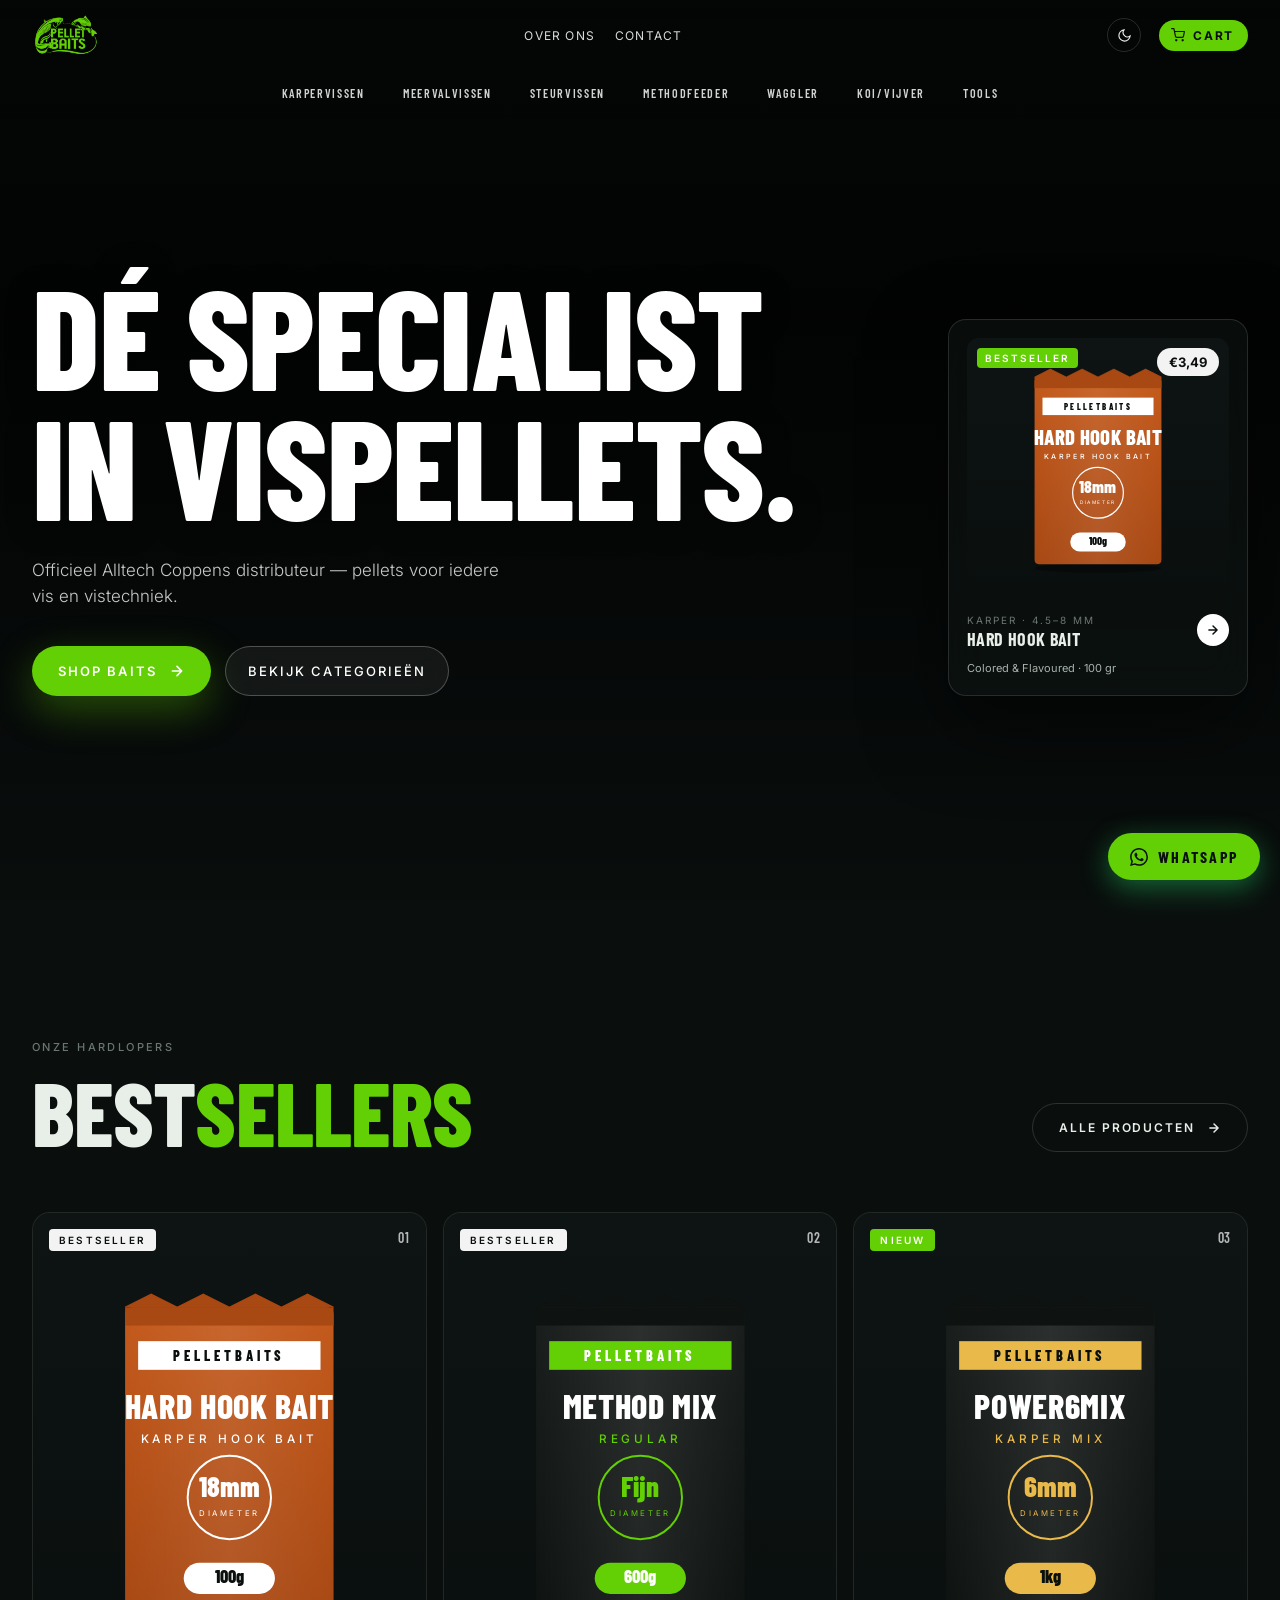
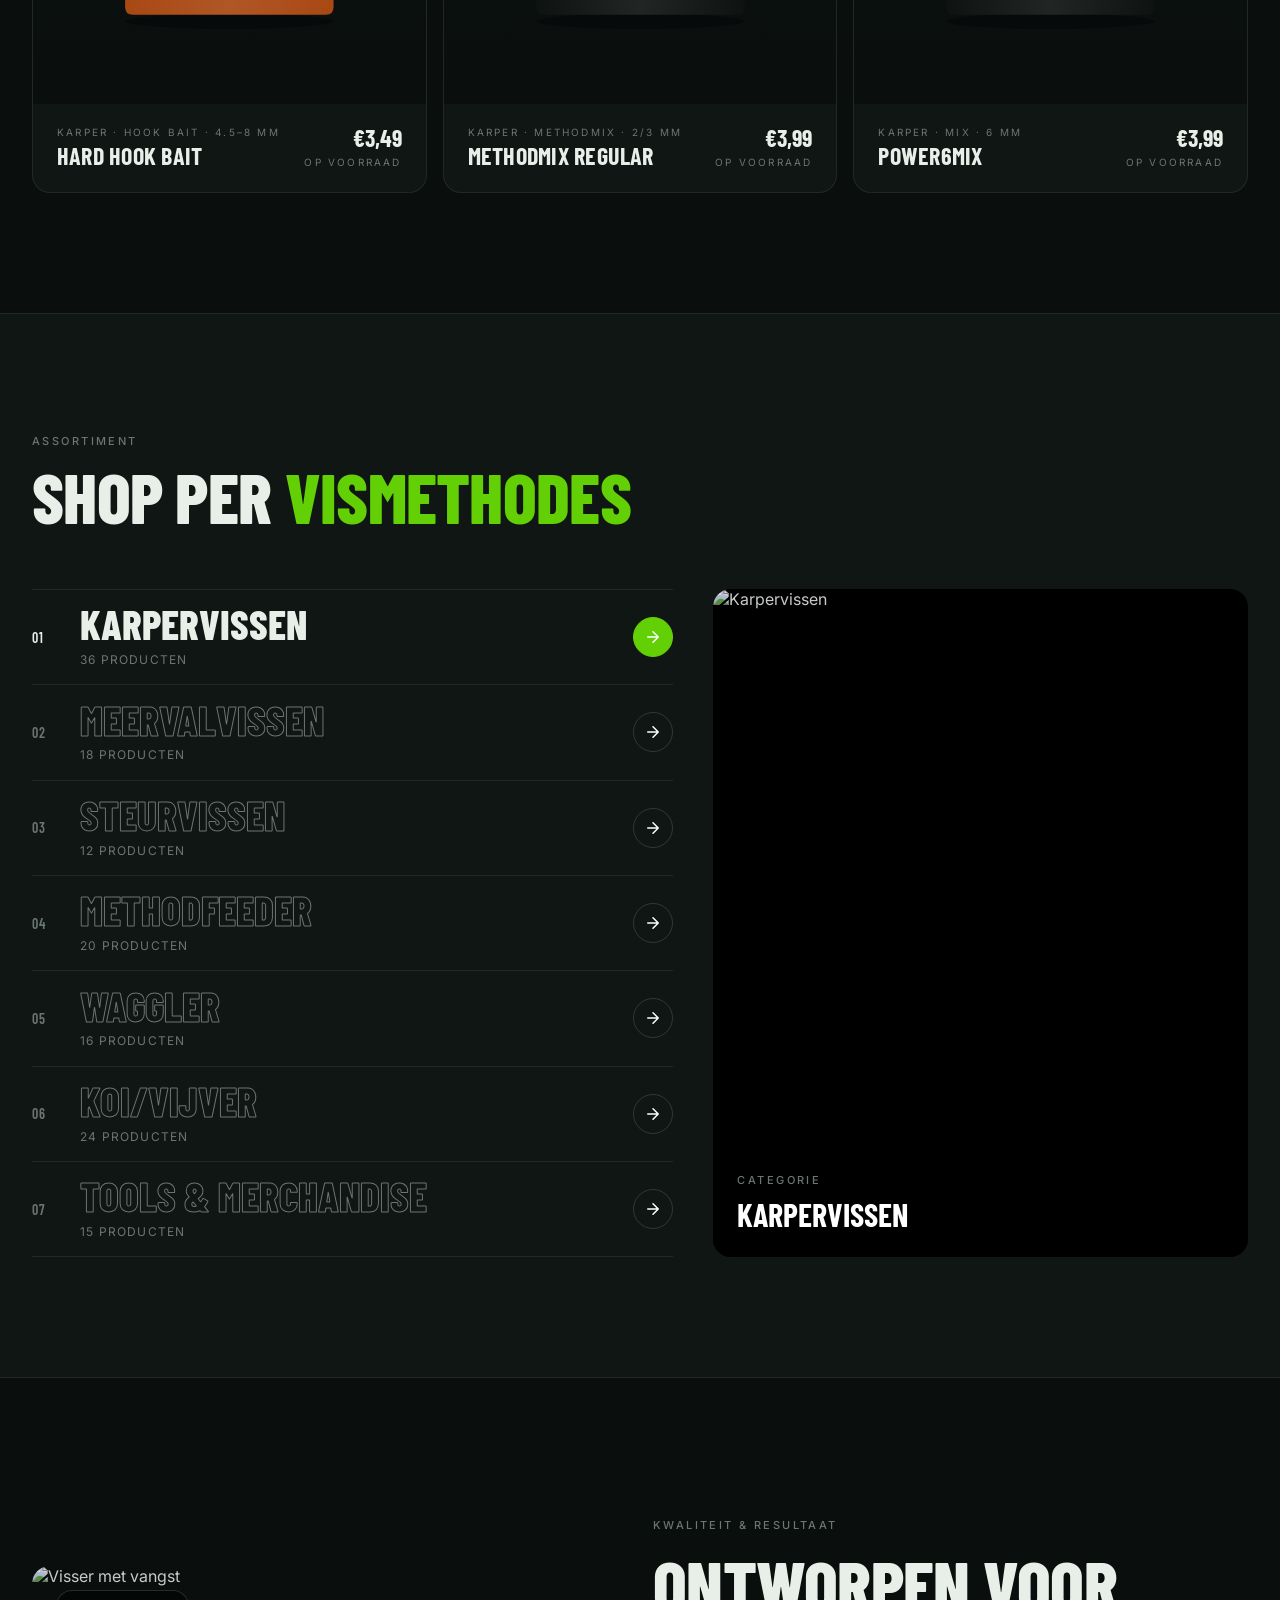
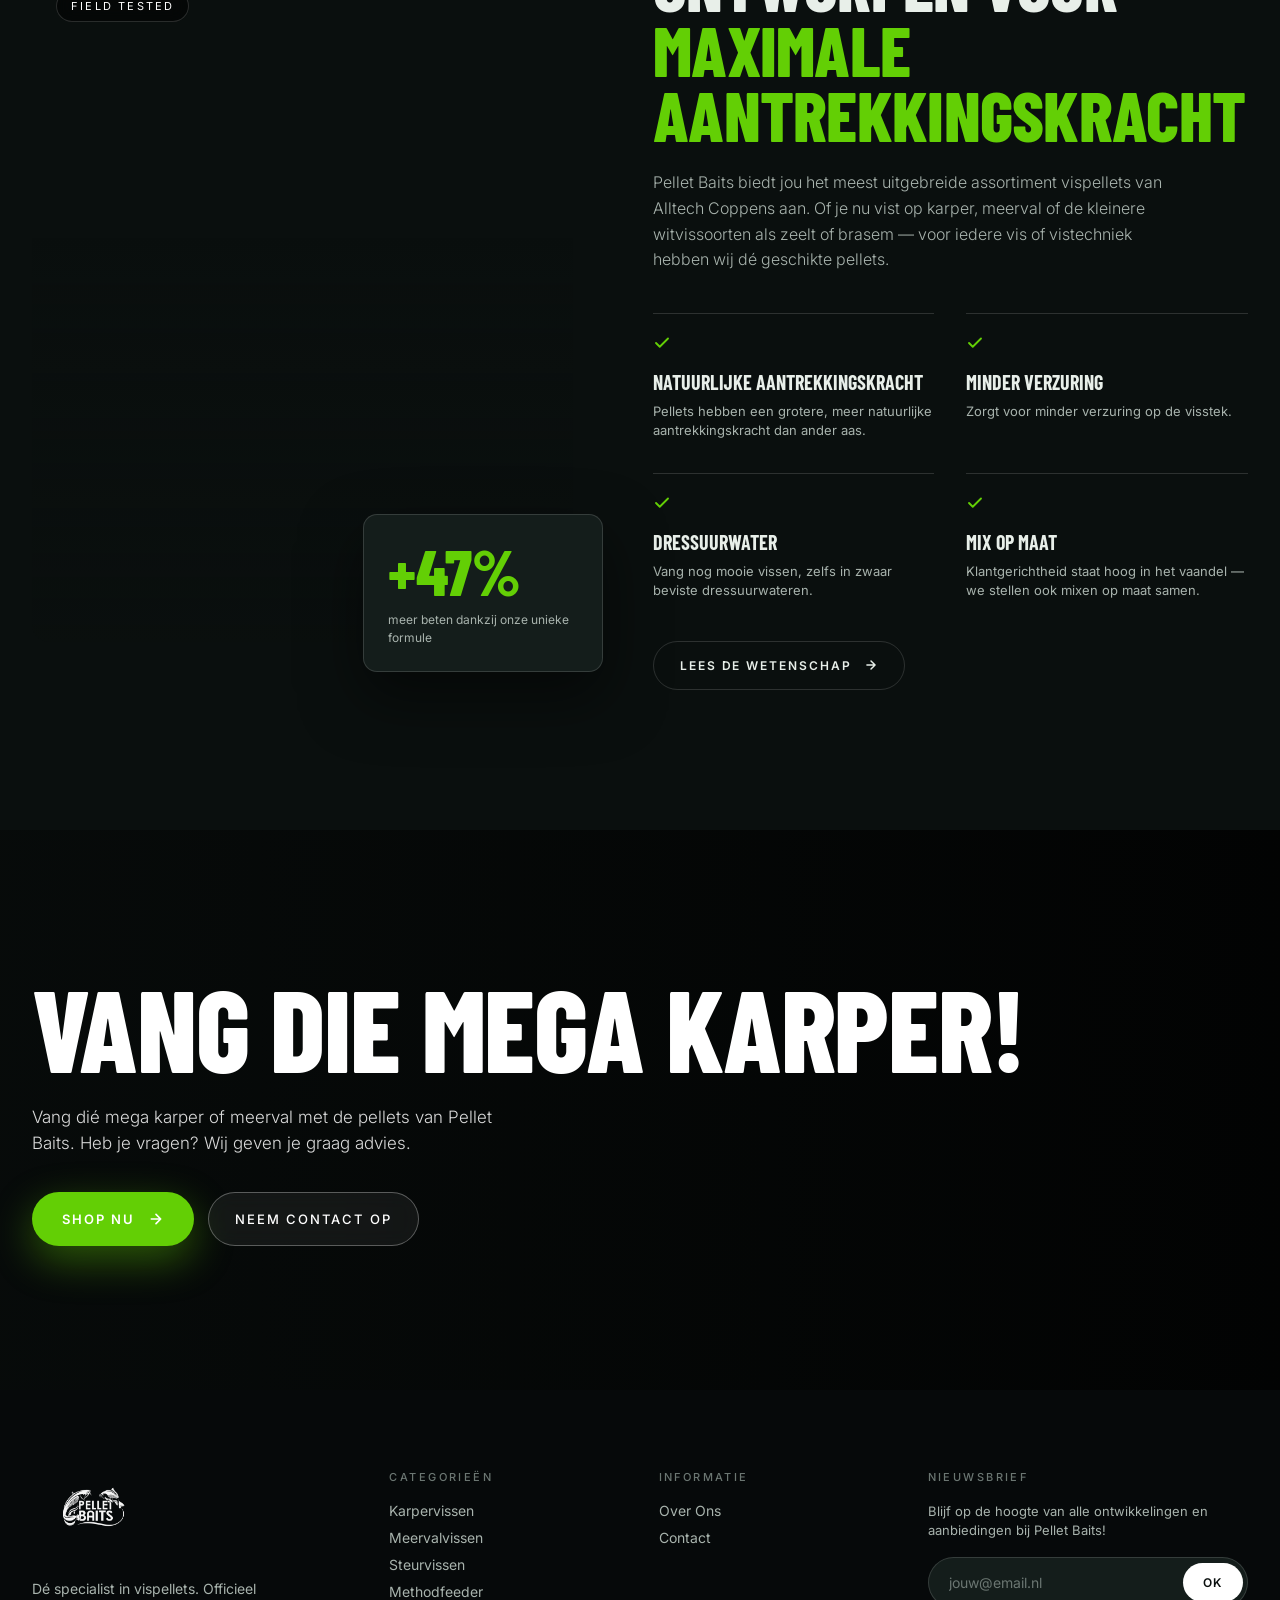
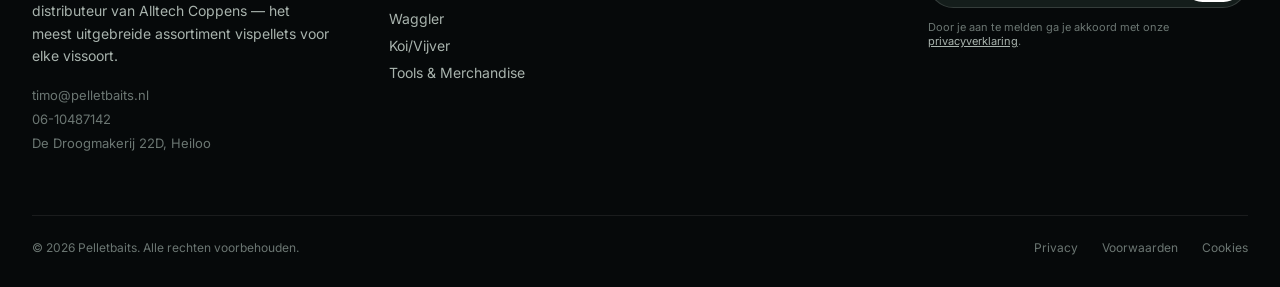
==== commit a012dc23: "Implement design updates from Claude Design handoff - Two-layer header: top row (logo + Over Ons/Con" ====
--- a/index.html
+++ b/index.html
@@ -16,46 +16,54 @@
 
   <!-- HEADER -->
   <header class="site-header" role="banner">
-    <div class="container">
-      <div class="header-inner">
-        <a href="index.html" class="header-logo-wrap" aria-label="Pelletbaits">
-          <span class="header-logo-text" style="color:var(--accent)">PELLETBAITS</span>
-        </a>
-        <nav class="header-nav" role="navigation" aria-label="Hoofdmenu">
-          <a href="shop.html">Karpervissen</a>
-          <a href="shop.html">Meervalvissen</a>
-          <a href="shop.html">Steurvissen</a>
-          <a href="shop.html">Methodfeeder</a>
-          <a href="shop.html">Waggler</a>
-          <a href="shop.html">Koi/Vijver</a>
-          <a href="shop.html">Tools</a>
-          <a href="over-ons.html">Over Ons</a>
-          <a href="contact.html">Contact</a>
+    <div class="header-top">
+      <div class="container">
+        <div class="header-inner">
+          <a href="index.html" class="header-logo-wrap" aria-label="Pelletbaits">
+            <img src="./assets/logo-pelletbaits.png" alt="Pelletbaits" class="header-logo-img">
+          </a>
+          <nav class="header-nav" role="navigation" aria-label="Algemeen">
+            <a href="over-ons.html">Over Ons</a>
+            <a href="contact.html">Contact</a>
+          </nav>
+          <div class="header-actions">
+            <button class="theme-toggle-btn" id="theme-toggle" aria-label="Schakel thema">
+              <span class="theme-icon theme-icon--moon" aria-hidden="true">
+                <svg width="15" height="15" viewBox="0 0 24 24" fill="none" stroke="currentColor" stroke-width="1.8" stroke-linecap="round"><path d="M21 12.79A9 9 0 1 1 11.21 3 7 7 0 0 0 21 12.79z"/></svg>
+              </span>
+              <span class="theme-icon theme-icon--sun" aria-hidden="true">
+                <svg width="15" height="15" viewBox="0 0 24 24" fill="none" stroke="currentColor" stroke-width="1.8" stroke-linecap="round"><circle cx="12" cy="12" r="4"/><path d="M12 2v2M12 20v2M4.93 4.93l1.41 1.41M17.66 17.66l1.41 1.41M2 12h2M20 12h2M4.93 19.07l1.41-1.41M17.66 6.34l1.41-1.41"/></svg>
+              </span>
+            </button>
+            <button class="header-cart-btn" data-cart-open aria-label="Winkelwagen openen">
+              <svg width="14" height="14" viewBox="0 0 24 24" fill="none" stroke="currentColor" stroke-width="2" stroke-linecap="round" stroke-linejoin="round" aria-hidden="true">
+                <circle cx="9" cy="21" r="1"/><circle cx="20" cy="21" r="1"/>
+                <path d="M1 1h4l2.68 13.39a2 2 0 001.98 1.61h9.72a2 2 0 001.98-1.61L23 6H6"/>
+              </svg>
+              Cart
+            </button>
+            <button class="mobile-menu-btn" id="mobile-nav-open" aria-label="Menu openen" aria-expanded="false" aria-controls="mobile-nav">
+              <svg width="16" height="16" viewBox="0 0 24 24" fill="none" stroke="currentColor" stroke-width="2" stroke-linecap="round" aria-hidden="true">
+                <line x1="3" y1="6" x2="21" y2="6"/>
+                <line x1="3" y1="12" x2="21" y2="12"/>
+                <line x1="3" y1="18" x2="21" y2="18"/>
+              </svg>
+            </button>
+          </div>
+        </div>
+      </div>
+    </div>
+    <div class="header-categories">
+      <div class="container">
+        <nav class="header-cat-nav" aria-label="Categorie\u00ebn">
+          <a href="shop.html" class="header-cat">Karpervissen</a>
+          <a href="shop.html" class="header-cat">Meervalvissen</a>
+          <a href="shop.html" class="header-cat">Steurvissen</a>
+          <a href="shop.html" class="header-cat">Methodfeeder</a>
+          <a href="shop.html" class="header-cat">Waggler</a>
+          <a href="shop.html" class="header-cat">Koi/Vijver</a>
+          <a href="shop.html" class="header-cat">Tools</a>
         </nav>
-        <div class="header-actions">
-          <button class="theme-toggle-btn" id="theme-toggle" aria-label="Schakel thema">
-            <span class="theme-icon theme-icon--moon" aria-hidden="true">
-              <svg width="15" height="15" viewBox="0 0 24 24" fill="none" stroke="currentColor" stroke-width="1.8" stroke-linecap="round"><path d="M21 12.79A9 9 0 1 1 11.21 3 7 7 0 0 0 21 12.79z"/></svg>
-            </span>
-            <span class="theme-icon theme-icon--sun" aria-hidden="true">
-              <svg width="15" height="15" viewBox="0 0 24 24" fill="none" stroke="currentColor" stroke-width="1.8" stroke-linecap="round"><circle cx="12" cy="12" r="4"/><path d="M12 2v2M12 20v2M4.93 4.93l1.41 1.41M17.66 17.66l1.41 1.41M2 12h2M20 12h2M4.93 19.07l1.41-1.41M17.66 6.34l1.41-1.41"/></svg>
-            </span>
-          </button>
-          <button class="header-cart-btn" data-cart-open aria-label="Winkelwagen openen">
-            <svg width="14" height="14" viewBox="0 0 24 24" fill="none" stroke="currentColor" stroke-width="2" stroke-linecap="round" stroke-linejoin="round" aria-hidden="true">
-              <circle cx="9" cy="21" r="1"/><circle cx="20" cy="21" r="1"/>
-              <path d="M1 1h4l2.68 13.39a2 2 0 001.98 1.61h9.72a2 2 0 001.98-1.61L23 6H6"/>
-            </svg>
-            Cart
-          </button>
-          <button class="mobile-menu-btn" id="mobile-nav-open" aria-label="Menu openen" aria-expanded="false" aria-controls="mobile-nav">
-            <svg width="16" height="16" viewBox="0 0 24 24" fill="none" stroke="currentColor" stroke-width="2" stroke-linecap="round" aria-hidden="true">
-              <line x1="3" y1="6" x2="21" y2="6"/>
-              <line x1="3" y1="12" x2="21" y2="12"/>
-              <line x1="3" y1="18" x2="21" y2="18"/>
-            </svg>
-          </button>
-        </div>
       </div>
     </div>
   </header>
@@ -70,10 +78,7 @@
         <div class="hero-inner">
           <div class="hero-grid">
             <div>
-              <div class="hero-eyebrow-row" data-anim="fade-up">
-                <span class="hero-eyebrow-line" aria-hidden="true"></span>
-                <p class="eyebrow" style="color:#fff">Officieel Alltech Coppens Distributeur</p>
-              </div>
+              <div class="hero-eyebrow-row" data-anim="fade-up" style="display:none"></div>
               <h1 class="hero-headline display" data-anim="fade-up" data-anim-delay="120">Dé Specialist<br>In Vispellets.</h1>
               <p class="hero-subhead" data-anim="fade-up" data-anim-delay="240">Officieel Alltech Coppens distributeur — pellets voor iedere vis en vistechniek.</p>
               <div class="hero-actions" data-anim="fade-up" data-anim-delay="360">
@@ -130,15 +135,8 @@
             </div>
           </div>
           <div class="hero-footer" data-anim="fade-in" data-anim-delay="600">
-            <div class="hero-tags" aria-hidden="true">
-              <span>Pellet Baits</span>
-              <span>Hook Baits</span>
-              <span>Liquid Attractants</span>
-            </div>
-            <a href="#bestsellers" class="hero-scroll" aria-label="Scroll naar producten">
-              <span class="hero-scroll-line" aria-hidden="true"></span>
-              <span>Scroll</span>
-            </a>
+            <div class="hero-tags" aria-hidden="true" style="display:none"></div>
+            <a href="#bestsellers" class="hero-scroll" aria-label="Scroll naar producten" style="display:none"></a>
           </div>
         </div>
       </div>
@@ -219,14 +217,14 @@
                     <rect x="40" y="24" width="160" height="14" fill="#0e1311"/>
                     <path d="M40 24 L60 14 L80 24 L100 14 L120 24 L140 14 L160 24 L180 14 L200 24" fill="#0e1311" stroke="#0e1311" stroke-width="1"/>
                     <rect x="40" y="38" width="160" height="222" fill="url(#pb2-shine)"/>
-                    <rect x="50" y="50" width="140" height="22" fill="#3a5e3f"/>
+                    <rect x="50" y="50" width="140" height="22" fill="#63cf05"/>
                     <text x="120" y="65" text-anchor="middle" font-family="Barlow Condensed" font-weight="800" font-size="11" fill="#fff" letter-spacing="3">PELLETBAITS</text>
                     <text x="120" y="110" text-anchor="middle" font-family="Barlow Condensed" font-weight="800" font-size="26" fill="#fff" letter-spacing="0.5">METHOD MIX</text>
-                    <text x="120" y="128" text-anchor="middle" font-family="Inter" font-weight="500" font-size="9" fill="#3a5e3f" letter-spacing="3">REGULAR</text>
-                    <circle cx="120" cy="170" r="32" fill="none" stroke="#3a5e3f" stroke-width="1.5"/>
-                    <text x="120" y="170" text-anchor="middle" font-family="Barlow Condensed" font-weight="800" font-size="22" fill="#3a5e3f">Fijn</text>
-                    <text x="120" y="184" text-anchor="middle" font-family="Inter" font-size="6" fill="#3a5e3f" letter-spacing="2">DIAMETER</text>
-                    <rect x="85" y="220" width="70" height="24" rx="12" fill="#3a5e3f"/>
+                    <text x="120" y="128" text-anchor="middle" font-family="Inter" font-weight="500" font-size="9" fill="#63cf05" letter-spacing="3">REGULAR</text>
+                    <circle cx="120" cy="170" r="32" fill="none" stroke="#63cf05" stroke-width="1.5"/>
+                    <text x="120" y="170" text-anchor="middle" font-family="Barlow Condensed" font-weight="800" font-size="22" fill="#63cf05">Fijn</text>
+                    <text x="120" y="184" text-anchor="middle" font-family="Inter" font-size="6" fill="#63cf05" letter-spacing="2">DIAMETER</text>
+                    <rect x="85" y="220" width="70" height="24" rx="12" fill="#63cf05"/>
                     <text x="120" y="236" text-anchor="middle" font-family="Barlow Condensed" font-weight="800" font-size="14" fill="#fff">600g</text>
                   </svg>
                 </div>
--- a/assets/theme.css
+++ b/assets/theme.css
@@ -13,9 +13,9 @@
   --line:     rgba(255,255,255,.08);
   --line-2:   rgba(255,255,255,.14);
   --accent:   #63cf05;
-  --accent-2: #608846;
-  --gold:     #89B866;
-  --moss:     #365733;
+  --accent-2: #63cf05;
+  --gold:     #63cf05;
+  --moss:     #63cf05;
   --deep:     #0b1e22;
 
   --font-display: 'Barlow Condensed', system-ui, sans-serif;
@@ -97,10 +97,69 @@
   position: fixed;
   top: 0; left: 0; right: 0;
   z-index: 50;
-  padding: 18px 0;
+  padding: 0;
   background: transparent;
   border-bottom: 1px solid transparent;
   transition: background .3s ease, border-color .3s ease, backdrop-filter .3s ease;
+}
+.header-top { padding: 14px 0; }
+.header-categories { padding: 6px 0 10px; }
+.site-header.scrolled .header-categories,
+.header-categories.has-divider {
+  border-top: 1px solid rgba(255,255,255,.08);
+}
+html[data-theme="light"] .site-header.scrolled .header-categories {
+  border-top-color: rgba(0,0,0,.08);
+}
+.header-cat-nav {
+  display: flex;
+  gap: 4px;
+  align-items: center;
+  justify-content: center;
+  overflow-x: auto;
+  scrollbar-width: none;
+  -ms-overflow-style: none;
+  scroll-snap-type: x proximity;
+}
+.header-cat-nav::-webkit-scrollbar { display: none; }
+.header-cat {
+  flex-shrink: 0;
+  display: inline-flex;
+  align-items: center;
+  padding: 9px 16px;
+  border-radius: 999px;
+  font-family: var(--font-display);
+  font-weight: 600;
+  font-size: 12px;
+  letter-spacing: .14em;
+  text-transform: uppercase;
+  color: rgba(255,255,255,.82);
+  border: 1px solid transparent;
+  transition: color var(--dur-fast) ease, background var(--dur-fast) ease, border-color var(--dur-fast) ease;
+  scroll-snap-align: start;
+  white-space: nowrap;
+}
+.header-cat:hover {
+  color: var(--accent);
+  border-color: rgba(99,207,5,.28);
+  background: rgba(99,207,5,.06);
+}
+.header-cat.active {
+  color: #0a0f0e;
+  background: var(--accent);
+}
+.header-cat.active:hover {
+  background: var(--accent-2);
+  color: #fff;
+  border-color: transparent;
+}
+html[data-theme="light"] .header-cat { color: rgba(13,20,18,.82); }
+html[data-theme="light"] .header-cat:hover { color: var(--accent-2); }
+/* When NOT scrolled in light mode, header sits over dark hero — keep pills light. */
+html[data-theme="light"] .site-header:not(.scrolled) .header-cat { color: rgba(255,255,255,.85); }
+html[data-theme="light"] .site-header:not(.scrolled) .header-cat:hover { color: var(--accent); }
+@media(max-width:980px){
+  .header-categories { display: none; }
 }
 .site-header.scrolled {
   background: rgba(10,15,14,.85);
@@ -139,7 +198,7 @@
   display: block;
 }
 html[data-theme="light"] .header-logo-img {
-  filter: brightness(0);
+  /* keep brand green in light mode */
 }
 .header-logo-icon {
   display: inline-flex;
@@ -1646,7 +1705,7 @@
   --line:     rgba(0,0,0,.09);
   --line-2:   rgba(0,0,0,.15);
   --deep:     #d4d1ca;
-  --moss:     #2a5444;
+  --moss:     #63cf05;
   --inv-bg:   #0d1412;
   --inv-color: #f5f2ec;
 }
@@ -1664,6 +1723,16 @@
 html[data-theme="light"] .site-header.scrolled .theme-toggle-btn {
   color: var(--ink);
   border-color: var(--line-2);
+}
+
+/* When NOT scrolled in light mode, header sits over the dark hero —
+   keep the theme toggle visible by inverting its colors. */
+html[data-theme="light"] .site-header:not(.scrolled) .theme-toggle-btn {
+  color: rgba(255,255,255,.95);
+  border-color: rgba(255,255,255,.35);
+}
+html[data-theme="light"] .site-header:not(.scrolled) .theme-toggle-btn:hover {
+  background: rgba(255,255,255,.1);
 }
 html[data-theme="light"] .header-cart-btn {
   background: var(--accent);
@@ -1764,8 +1833,8 @@
   display: inline-flex;
   align-items: center;
   gap: 10px;
-  background: #25D366;
-  color: #fff;
+  background: var(--accent);
+  color: #0a0f0e;
   padding: 14px 22px;
   border-radius: 999px;
   text-decoration: none;
@@ -1780,10 +1849,10 @@
 }
 .wa-btn:hover {
   transform: translateY(-3px);
-  box-shadow: 0 14px 36px rgba(37,211,102,.55);
+  box-shadow: 0 14px 36px rgba(99,207,5,.55);
 }
 .wa-btn:focus-visible {
-  outline: 2px solid #25D366;
+  outline: 2px solid var(--accent);
   outline-offset: 3px;
 }
 
